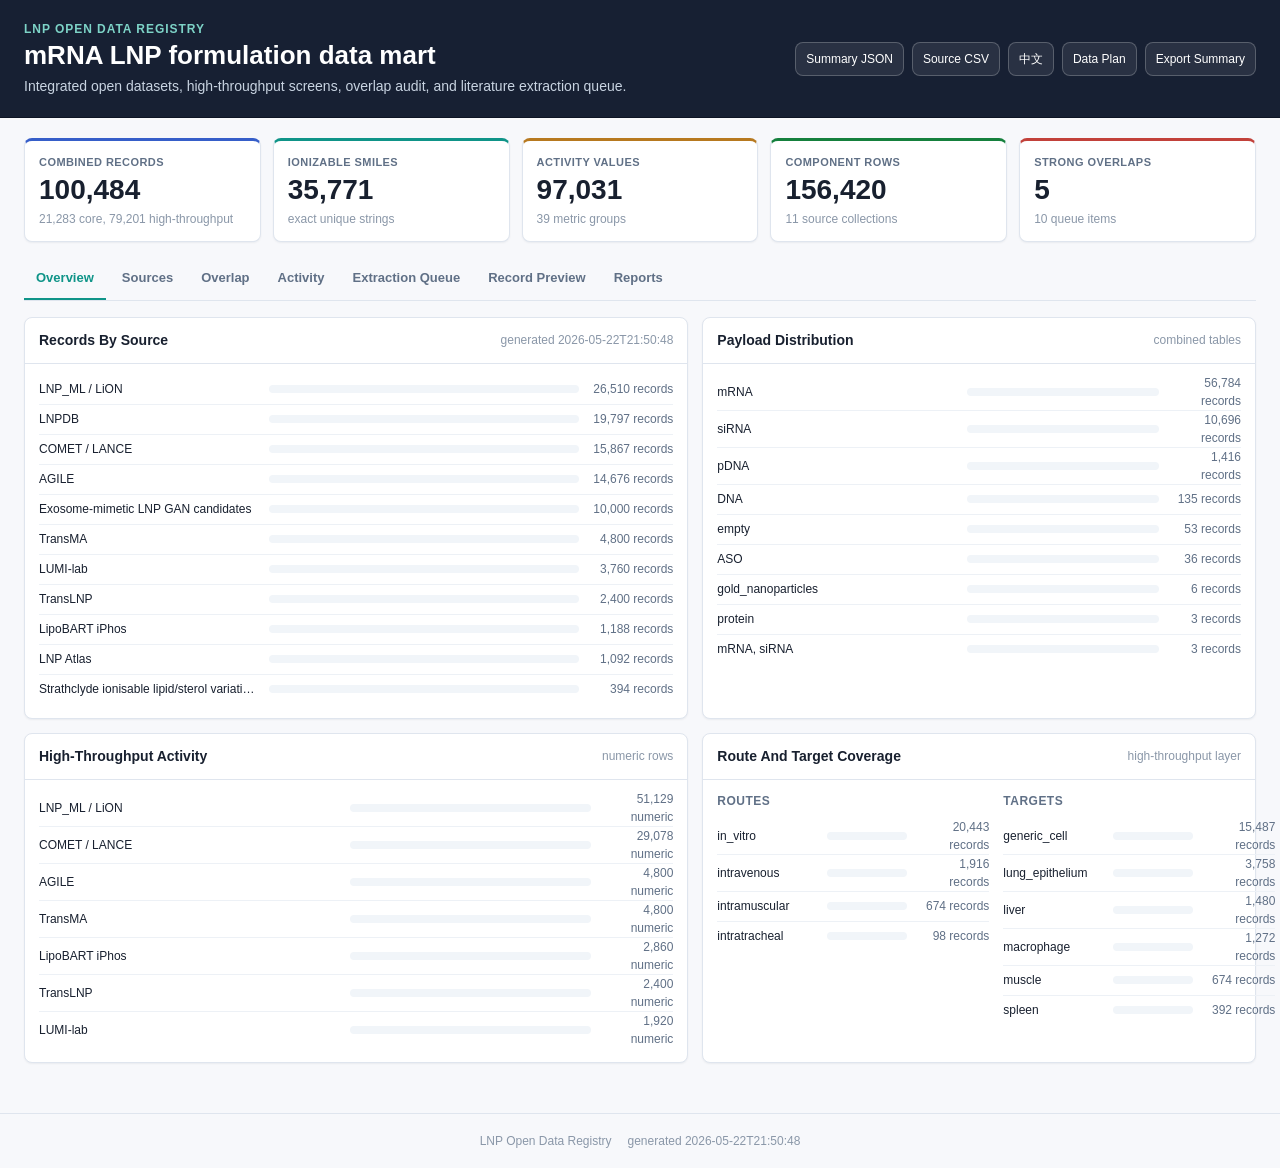
==== index.html @ 860bb2ca "Add Chinese LNP dashboard and processing plan" ====
<!DOCTYPE html>
<html lang="en">
<head>
  <meta charset="UTF-8">
  <meta name="viewport" content="width=device-width, initial-scale=1.0">
  <title>LNP Open Data Registry</title>
  <link rel="stylesheet" href="styles.css">
</head>
<body>
  <header class="site-header">
    <div class="header-inner">
      <div>
        <div class="brand">LNP Open Data Registry</div>
        <h1>mRNA LNP formulation data mart</h1>
        <p class="subtitle">Integrated open datasets, high-throughput screens, overlap audit, and literature extraction queue.</p>
      </div>
      <div class="header-actions">
        <a class="header-link" href="data/summary.json">Summary JSON</a>
        <a class="header-link" href="data/source_inventory.csv">Source CSV</a>
        <a class="header-link" href="zh.html">中文</a>
        <a class="header-link" href="processing_zh.html">Data Plan</a>
        <button class="header-link button-link" id="downloadSummaryBtn" type="button">Export Summary</button>
      </div>
    </div>
  </header>

  <main class="container">
    <div class="loading" id="loadingPanel">
      <div class="spinner"></div>
      <span>Loading LNP data assets</span>
    </div>

    <div id="errorPanel" class="error-panel" hidden></div>

    <div id="mainContent" hidden>
      <section class="stats-grid" aria-label="Database counts">
        <div class="stat-card">
          <span class="stat-label">Combined Records</span>
          <strong class="stat-value" id="statCombined">-</strong>
          <span class="stat-sub" id="statCoreHigh">-</span>
        </div>
        <div class="stat-card teal">
          <span class="stat-label">Ionizable SMILES</span>
          <strong class="stat-value" id="statSmiles">-</strong>
          <span class="stat-sub">exact unique strings</span>
        </div>
        <div class="stat-card amber">
          <span class="stat-label">Activity Values</span>
          <strong class="stat-value" id="statActivity">-</strong>
          <span class="stat-sub" id="statMetrics">-</span>
        </div>
        <div class="stat-card green">
          <span class="stat-label">Component Rows</span>
          <strong class="stat-value" id="statComponents">-</strong>
          <span class="stat-sub" id="statSources">-</span>
        </div>
        <div class="stat-card red">
          <span class="stat-label">Strong Overlaps</span>
          <strong class="stat-value" id="statOverlaps">-</strong>
          <span class="stat-sub" id="statQueue">-</span>
        </div>
      </section>

      <nav class="tabs" aria-label="LNP data sections">
        <button class="tab active" type="button" data-tab="overview">Overview</button>
        <button class="tab" type="button" data-tab="sources">Sources</button>
        <button class="tab" type="button" data-tab="overlap">Overlap</button>
        <button class="tab" type="button" data-tab="activity">Activity</button>
        <button class="tab" type="button" data-tab="queue">Extraction Queue</button>
        <button class="tab" type="button" data-tab="records">Record Preview</button>
        <button class="tab" type="button" data-tab="reports">Reports</button>
      </nav>

      <section class="tab-panel active" id="tab-overview">
        <div class="layout-two">
          <section class="panel">
            <div class="panel-head">
              <h2>Records By Source</h2>
              <span class="panel-meta" id="overviewGenerated">-</span>
            </div>
            <div class="bar-list" id="sourceBars"></div>
          </section>
          <section class="panel">
            <div class="panel-head">
              <h2>Payload Distribution</h2>
              <span class="panel-meta">combined tables</span>
            </div>
            <div class="bar-list compact" id="payloadBars"></div>
          </section>
        </div>
        <div class="layout-two">
          <section class="panel">
            <div class="panel-head">
              <h2>High-Throughput Activity</h2>
              <span class="panel-meta">numeric rows</span>
            </div>
            <div class="bar-list compact" id="activityBars"></div>
          </section>
          <section class="panel">
            <div class="panel-head">
              <h2>Route And Target Coverage</h2>
              <span class="panel-meta">high-throughput layer</span>
            </div>
            <div class="mini-grid">
              <div>
                <h3>Routes</h3>
                <div class="bar-list mini" id="routeBars"></div>
              </div>
              <div>
                <h3>Targets</h3>
                <div class="bar-list mini" id="targetBars"></div>
              </div>
            </div>
          </section>
        </div>
      </section>

      <section class="tab-panel" id="tab-sources">
        <div class="toolbar">
          <input type="search" id="sourceSearch" placeholder="Search source, role, collection">
          <select id="sourceCollectionFilter">
            <option value="">All collections</option>
            <option value="core_open">Core open</option>
            <option value="high_throughput">High-throughput</option>
          </select>
          <button class="btn" type="button" id="clearSourceFilters">Clear</button>
          <span class="spacer"></span>
          <button class="btn primary" type="button" id="downloadSourcesBtn">Export CSV</button>
          <span class="table-info" id="sourceInfo">-</span>
        </div>
        <div class="table-wrap">
          <table>
            <thead>
              <tr>
                <th data-source-sort="collection">Collection</th>
                <th data-source-sort="source_dataset">Source</th>
                <th data-source-sort="record_role">Role</th>
                <th data-source-sort="records" class="num">Records</th>
                <th data-source-sort="unique_ionizable_smiles" class="num">Ionizable SMILES</th>
                <th data-source-sort="numeric_activity_values" class="num">Numeric Activity</th>
                <th data-source-sort="activity_metrics" class="num">Metrics</th>
                <th data-source-sort="unique_component_smiles" class="num">Component SMILES</th>
                <th data-source-sort="source_files" class="num">Files</th>
              </tr>
            </thead>
            <tbody id="sourceTable"></tbody>
          </table>
        </div>
      </section>

      <section class="tab-panel" id="tab-overlap">
        <div class="toolbar">
          <input type="search" id="overlapSearch" placeholder="Search source pair">
          <select id="overlapRiskFilter">
            <option value="">All risk levels</option>
            <option value="duplicate_subset">Duplicate subset</option>
            <option value="material_overlap">Material overlap</option>
            <option value="moderate_overlap">Moderate overlap</option>
            <option value="low_overlap">Low overlap</option>
          </select>
          <button class="btn" type="button" id="clearOverlapFilters">Clear</button>
          <span class="spacer"></span>
          <button class="btn primary" type="button" id="downloadOverlapBtn">Export CSV</button>
          <span class="table-info" id="overlapInfo">-</span>
        </div>
        <div class="table-wrap">
          <table>
            <thead>
              <tr>
                <th data-overlap-sort="left_source_dataset">Left Source</th>
                <th data-overlap-sort="right_source_dataset">Right Source</th>
                <th data-overlap-sort="shared_smiles" class="num">Shared SMILES</th>
                <th data-overlap-sort="overlap_of_smaller" class="num">Overlap Smaller</th>
                <th data-overlap-sort="jaccard" class="num">Jaccard</th>
                <th data-overlap-sort="risk_level">Risk</th>
              </tr>
            </thead>
            <tbody id="overlapTable"></tbody>
          </table>
        </div>
      </section>

      <section class="tab-panel" id="tab-activity">
        <div class="toolbar">
          <input type="search" id="activitySearch" placeholder="Search source, role, metric">
          <button class="btn" type="button" id="clearActivityFilters">Clear</button>
          <span class="spacer"></span>
          <button class="btn primary" type="button" id="downloadActivityBtn">Export CSV</button>
          <span class="table-info" id="activityInfo">-</span>
        </div>
        <div class="layout-two activity-layout">
          <div class="table-wrap">
            <table>
              <thead>
                <tr>
                  <th data-activity-sort="source_dataset">Source</th>
                  <th data-activity-sort="record_role">Role</th>
                  <th data-activity-sort="metric">Metric</th>
                  <th data-activity-sort="rows" class="num">Rows</th>
                  <th data-activity-sort="numeric_rows" class="num">Numeric</th>
                  <th data-activity-sort="avg_value" class="num">Average</th>
                  <th data-activity-sort="min_value" class="num">Min</th>
                  <th data-activity-sort="max_value" class="num">Max</th>
                </tr>
              </thead>
              <tbody id="activityTable"></tbody>
            </table>
          </div>
          <section class="panel">
            <div class="panel-head">
              <h2>Component Coverage</h2>
              <span class="panel-meta">normalized components</span>
            </div>
            <div class="component-list" id="componentList"></div>
          </section>
        </div>
      </section>

      <section class="tab-panel" id="tab-queue">
        <div class="toolbar">
          <input type="search" id="queueSearch" placeholder="Search title, source, DOI, reason">
          <select id="queuePriorityFilter">
            <option value="">All priorities</option>
            <option value="high">High</option>
            <option value="medium">Medium</option>
            <option value="low">Low</option>
          </select>
          <button class="btn" type="button" id="clearQueueFilters">Clear</button>
          <span class="spacer"></span>
          <button class="btn primary" type="button" id="downloadQueueBtn">Export CSV</button>
          <span class="table-info" id="queueInfo">-</span>
        </div>
        <div class="table-wrap">
          <table>
            <thead>
              <tr>
                <th>Priority</th>
                <th>Source</th>
                <th>Title</th>
                <th>Paper DOI</th>
                <th>Dataset DOI</th>
                <th>Status</th>
                <th>Reason</th>
              </tr>
            </thead>
            <tbody id="queueTable"></tbody>
          </table>
        </div>
      </section>

      <section class="tab-panel" id="tab-records">
        <div class="toolbar">
          <input type="search" id="recordSearch" placeholder="Search source, DOI, lipid, SMILES, payload">
          <select id="recordCollectionFilter">
            <option value="">All collections</option>
            <option value="core_open">Core open</option>
            <option value="high_throughput">High-throughput</option>
          </select>
          <button class="btn" type="button" id="clearRecordFilters">Clear</button>
          <span class="spacer"></span>
          <button class="btn primary" type="button" id="downloadRecordsBtn">Export CSV</button>
          <span class="table-info" id="recordInfo">-</span>
        </div>
        <div class="table-wrap">
          <table>
            <thead>
              <tr>
                <th>Collection</th>
                <th>Source</th>
                <th>Role</th>
                <th>DOI</th>
                <th>Lipid</th>
                <th>Ionizable SMILES</th>
                <th>Payload</th>
                <th>Context</th>
                <th>Metric</th>
                <th class="num">Value</th>
              </tr>
            </thead>
            <tbody id="recordTable"></tbody>
          </table>
        </div>
        <div class="pagination">
          <button class="btn" type="button" id="recordPrevBtn">Previous</button>
          <span id="recordPageInfo">-</span>
          <button class="btn" type="button" id="recordNextBtn">Next</button>
        </div>
      </section>

      <section class="tab-panel" id="tab-reports">
        <div class="report-grid" id="reportGrid"></div>
      </section>
    </div>
  </main>

  <div class="modal-backdrop" id="detailModal" hidden>
    <div class="modal" role="dialog" aria-modal="true" aria-labelledby="detailTitle">
      <div class="modal-head">
        <h2 id="detailTitle">Record Detail</h2>
        <button class="modal-close" type="button" id="closeDetailBtn">Close</button>
      </div>
      <div class="modal-body" id="detailBody"></div>
    </div>
  </div>

  <footer class="site-footer">
    <span>LNP Open Data Registry</span>
    <span id="footerUpdated">-</span>
  </footer>

  <script src="app.js"></script>
</body>
</html>
---- styles.css ----
:root {
  --bg-page: #f7f8fb;
  --bg-surface: #ffffff;
  --bg-subtle: #f1f5f9;
  --border: #dfe5ee;
  --border-strong: #c8d1dc;
  --text: #18202f;
  --muted: #607086;
  --dim: #8a97a8;
  --teal: #0f9488;
  --blue: #365ec9;
  --amber: #b7791f;
  --green: #15803d;
  --red: #c2413a;
  --radius: 8px;
  --shadow: 0 1px 2px rgba(24, 32, 47, 0.06);
}

* {
  box-sizing: border-box;
}

[hidden] {
  display: none !important;
}

body {
  margin: 0;
  background: var(--bg-page);
  color: var(--text);
  font-family: -apple-system, BlinkMacSystemFont, "Segoe UI", Roboto, "Noto Sans", Arial, sans-serif;
  line-height: 1.5;
}

button,
input,
select {
  font: inherit;
}

.site-header {
  background: #172033;
  color: #ffffff;
  border-bottom: 1px solid #0d1424;
}

.header-inner {
  max-width: 1480px;
  margin: 0 auto;
  padding: 20px 24px;
  display: flex;
  align-items: center;
  justify-content: space-between;
  gap: 24px;
}

.brand {
  color: #7dd3c7;
  font-size: 12px;
  font-weight: 700;
  letter-spacing: 0.08em;
  text-transform: uppercase;
}

h1,
h2,
h3,
p {
  margin: 0;
}

.site-header h1 {
  margin-top: 2px;
  font-size: 26px;
  line-height: 1.2;
}

.subtitle {
  margin-top: 5px;
  color: #c8d3e1;
  font-size: 14px;
  max-width: 760px;
}

.header-actions {
  display: flex;
  gap: 8px;
  flex-wrap: wrap;
  justify-content: flex-end;
}

.header-link,
.button-link {
  color: #ffffff;
  background: rgba(255, 255, 255, 0.08);
  border: 1px solid rgba(255, 255, 255, 0.22);
  border-radius: var(--radius);
  padding: 7px 10px;
  text-decoration: none;
  font-size: 12px;
  cursor: pointer;
}

.header-link:hover,
.button-link:hover {
  background: rgba(255, 255, 255, 0.14);
}

.container {
  max-width: 1480px;
  margin: 0 auto;
  padding: 20px 24px 36px;
}

.loading {
  display: flex;
  align-items: center;
  justify-content: center;
  gap: 10px;
  min-height: 180px;
  color: var(--muted);
}

.spinner {
  width: 28px;
  height: 28px;
  border: 3px solid var(--border);
  border-top-color: var(--teal);
  border-radius: 50%;
  animation: spin 0.8s linear infinite;
}

@keyframes spin {
  to { transform: rotate(360deg); }
}

.error-panel {
  background: #fff4f2;
  border: 1px solid #fecaca;
  color: #9f2b25;
  border-radius: var(--radius);
  padding: 14px 16px;
  font-size: 13px;
}

.stats-grid {
  display: grid;
  grid-template-columns: repeat(5, minmax(0, 1fr));
  gap: 12px;
  margin-bottom: 16px;
}

.stat-card {
  background: var(--bg-surface);
  border: 1px solid var(--border);
  border-top: 3px solid var(--blue);
  border-radius: var(--radius);
  box-shadow: var(--shadow);
  padding: 13px 14px;
  min-height: 98px;
}

.stat-card.teal {
  border-top-color: var(--teal);
}

.stat-card.amber {
  border-top-color: var(--amber);
}

.stat-card.green {
  border-top-color: var(--green);
}

.stat-card.red {
  border-top-color: var(--red);
}

.stat-label {
  display: block;
  color: var(--muted);
  font-size: 11px;
  font-weight: 700;
  letter-spacing: 0.04em;
  text-transform: uppercase;
}

.stat-value {
  display: block;
  margin-top: 4px;
  color: var(--text);
  font-size: 28px;
  line-height: 1.1;
  font-variant-numeric: tabular-nums;
}

.stat-sub {
  display: block;
  margin-top: 5px;
  color: var(--dim);
  font-size: 12px;
  white-space: nowrap;
  overflow: hidden;
  text-overflow: ellipsis;
}

.tabs {
  display: flex;
  gap: 4px;
  border-bottom: 1px solid var(--border);
  margin-bottom: 16px;
  overflow-x: auto;
}

.tab {
  appearance: none;
  border: 0;
  background: transparent;
  color: var(--muted);
  padding: 10px 12px;
  border-bottom: 2px solid transparent;
  cursor: pointer;
  font-size: 13px;
  font-weight: 650;
  white-space: nowrap;
}

.tab:hover {
  color: var(--text);
  background: var(--bg-subtle);
}

.tab.active {
  color: var(--teal);
  border-bottom-color: var(--teal);
}

.tab-panel {
  display: none;
}

.tab-panel.active {
  display: block;
}

.layout-two {
  display: grid;
  grid-template-columns: minmax(0, 1.2fr) minmax(0, 1fr);
  gap: 14px;
  margin-bottom: 14px;
}

.activity-layout {
  grid-template-columns: minmax(0, 1.7fr) minmax(320px, 0.8fr);
}

.panel {
  background: var(--bg-surface);
  border: 1px solid var(--border);
  border-radius: var(--radius);
  box-shadow: var(--shadow);
  min-width: 0;
}

.panel-head {
  display: flex;
  align-items: center;
  justify-content: space-between;
  gap: 12px;
  padding: 12px 14px;
  border-bottom: 1px solid var(--border);
}

.panel h2 {
  font-size: 14px;
}

.panel h3 {
  color: var(--muted);
  font-size: 12px;
  text-transform: uppercase;
  letter-spacing: 0.04em;
  margin-bottom: 8px;
}

.panel-meta {
  color: var(--dim);
  font-size: 12px;
  white-space: nowrap;
}

.bar-list {
  padding: 10px 14px 14px;
}

.bar-row {
  display: grid;
  grid-template-columns: minmax(150px, 220px) minmax(120px, 1fr) 84px;
  align-items: center;
  gap: 10px;
  min-height: 30px;
  font-size: 12px;
}

.bar-row + .bar-row {
  border-top: 1px solid #edf1f6;
}

.bar-label {
  min-width: 0;
  overflow: hidden;
  text-overflow: ellipsis;
  white-space: nowrap;
  color: var(--text);
}

.bar-track {
  height: 8px;
  background: var(--bg-subtle);
  border-radius: 999px;
  overflow: hidden;
}

.bar-fill {
  height: 100%;
  background: var(--teal);
  border-radius: inherit;
}

.bar-value {
  color: var(--muted);
  font-variant-numeric: tabular-nums;
  text-align: right;
}

.bar-list.compact .bar-row,
.bar-list.mini .bar-row {
  grid-template-columns: minmax(100px, 1fr) minmax(80px, 0.8fr) 72px;
}

.mini-grid {
  display: grid;
  grid-template-columns: 1fr 1fr;
  gap: 14px;
  padding: 12px 14px 14px;
}

.mini-grid .bar-list {
  padding: 0;
}

.toolbar {
  display: flex;
  align-items: center;
  gap: 8px;
  margin-bottom: 10px;
  flex-wrap: wrap;
}

.toolbar input,
.toolbar select {
  min-height: 34px;
  border: 1px solid var(--border-strong);
  background: #ffffff;
  border-radius: var(--radius);
  color: var(--text);
  padding: 6px 9px;
  font-size: 13px;
}

.toolbar input {
  min-width: 280px;
}

.toolbar input:focus,
.toolbar select:focus {
  outline: 2px solid rgba(15, 148, 136, 0.16);
  border-color: var(--teal);
}

.btn {
  min-height: 34px;
  border: 1px solid var(--border-strong);
  background: #ffffff;
  color: var(--text);
  border-radius: var(--radius);
  padding: 6px 11px;
  cursor: pointer;
  font-size: 13px;
  font-weight: 650;
}

.btn:hover {
  background: var(--bg-subtle);
}

.btn.primary {
  background: var(--teal);
  border-color: var(--teal);
  color: #ffffff;
}

.btn.primary:hover {
  background: #0b7d73;
}

.spacer {
  flex: 1;
}

.table-info {
  color: var(--dim);
  font-size: 12px;
  white-space: nowrap;
}

.table-wrap {
  background: var(--bg-surface);
  border: 1px solid var(--border);
  border-radius: var(--radius);
  box-shadow: var(--shadow);
  overflow: auto;
  max-height: 68vh;
}

table {
  width: 100%;
  border-collapse: collapse;
  font-size: 12px;
}

th,
td {
  padding: 8px 10px;
  border-bottom: 1px solid var(--border);
  text-align: left;
  vertical-align: top;
}

th {
  position: sticky;
  top: 0;
  z-index: 2;
  background: #f8fafc;
  color: var(--muted);
  font-size: 11px;
  letter-spacing: 0.04em;
  text-transform: uppercase;
  white-space: nowrap;
}

th[data-source-sort],
th[data-overlap-sort],
th[data-activity-sort] {
  cursor: pointer;
}

tbody tr:hover {
  background: #f4f8fb;
}

td {
  max-width: 260px;
  overflow: hidden;
  text-overflow: ellipsis;
}

.num {
  text-align: right;
  font-variant-numeric: tabular-nums;
}

.mono {
  font-family: "SFMono-Regular", Consolas, "Liberation Mono", Menlo, monospace;
  font-size: 11px;
}

.pill {
  display: inline-flex;
  align-items: center;
  min-height: 20px;
  border-radius: 999px;
  padding: 2px 8px;
  font-size: 11px;
  font-weight: 700;
  white-space: nowrap;
}

.pill.core_open {
  background: #e8f2ff;
  color: #244f9e;
}

.pill.high_throughput {
  background: #e7f8f5;
  color: #0b756d;
}

.pill.duplicate_subset,
.pill.high {
  background: #fee2e2;
  color: #9f2b25;
}

.pill.material_overlap,
.pill.medium {
  background: #fef3c7;
  color: #8a5a0a;
}

.pill.moderate_overlap,
.pill.low {
  background: #e8f2ff;
  color: #244f9e;
}

.pill.low_overlap {
  background: #edf2f7;
  color: #506173;
}

.component-list {
  padding: 10px 14px 14px;
}

.component-row {
  display: grid;
  grid-template-columns: minmax(90px, 1fr) 72px 72px 72px;
  gap: 8px;
  padding: 7px 0;
  border-bottom: 1px solid #edf1f6;
  font-size: 12px;
}

.component-row:last-child {
  border-bottom: 0;
}

.pagination {
  display: flex;
  align-items: center;
  justify-content: center;
  gap: 10px;
  padding: 12px 0;
  color: var(--muted);
  font-size: 13px;
}

.report-grid {
  display: grid;
  grid-template-columns: repeat(3, minmax(0, 1fr));
  gap: 12px;
}

.report-card {
  display: flex;
  flex-direction: column;
  gap: 8px;
  background: var(--bg-surface);
  border: 1px solid var(--border);
  border-radius: var(--radius);
  box-shadow: var(--shadow);
  padding: 13px 14px;
  min-width: 0;
}

.report-card a {
  color: var(--blue);
  text-decoration: none;
  font-size: 13px;
  font-weight: 700;
  overflow-wrap: anywhere;
}

.report-card a:hover {
  text-decoration: underline;
}

.report-meta {
  color: var(--dim);
  font-size: 12px;
}

.modal-backdrop {
  position: fixed;
  inset: 0;
  z-index: 20;
  background: rgba(15, 23, 42, 0.5);
  display: flex;
  align-items: flex-start;
  justify-content: center;
  padding: 36px 16px;
  overflow-y: auto;
}

.modal {
  width: min(980px, 100%);
  background: #ffffff;
  border-radius: var(--radius);
  box-shadow: 0 20px 50px rgba(15, 23, 42, 0.22);
  border: 1px solid var(--border);
}

.modal-head {
  display: flex;
  justify-content: space-between;
  align-items: center;
  gap: 12px;
  padding: 14px 16px;
  border-bottom: 1px solid var(--border);
}

.modal-head h2 {
  font-size: 16px;
}

.modal-close {
  border: 1px solid var(--border-strong);
  background: #ffffff;
  color: var(--text);
  border-radius: var(--radius);
  padding: 5px 10px;
  cursor: pointer;
  font-size: 12px;
  font-weight: 700;
}

.modal-body {
  padding: 14px 16px 18px;
}

.detail-grid {
  display: grid;
  grid-template-columns: 180px minmax(0, 1fr);
  gap: 7px 14px;
  font-size: 13px;
}

.detail-grid dt {
  color: var(--muted);
}

.detail-grid dd {
  margin: 0;
  min-width: 0;
  overflow-wrap: anywhere;
}

.site-footer {
  display: flex;
  justify-content: center;
  gap: 16px;
  border-top: 1px solid var(--border);
  color: var(--dim);
  padding: 18px 24px;
  font-size: 12px;
}

.doc-page {
  display: grid;
  gap: 14px;
}

.doc-panel {
  overflow: hidden;
}

.doc-body {
  padding: 15px 18px 18px;
  color: var(--text);
  font-size: 14px;
}

.doc-body p {
  margin-bottom: 10px;
  color: var(--muted);
}

.doc-body ul,
.doc-body ol {
  margin: 0;
  padding-left: 22px;
}

.doc-body li + li {
  margin-top: 7px;
}

@media (max-width: 1120px) {
  .stats-grid {
    grid-template-columns: repeat(3, minmax(0, 1fr));
  }

  .layout-two,
  .activity-layout,
  .report-grid {
    grid-template-columns: 1fr;
  }
}

@media (max-width: 760px) {
  .header-inner {
    align-items: flex-start;
    flex-direction: column;
  }

  .header-actions {
    justify-content: flex-start;
  }

  .site-header h1 {
    font-size: 22px;
  }

  .container {
    padding: 14px 12px 28px;
  }

  .stats-grid {
    grid-template-columns: repeat(2, minmax(0, 1fr));
  }

  .toolbar input {
    min-width: 100%;
  }

  .bar-row,
  .bar-list.compact .bar-row,
  .bar-list.mini .bar-row {
    grid-template-columns: minmax(100px, 1fr) 80px;
  }

  .bar-track {
    display: none;
  }

  .mini-grid {
    grid-template-columns: 1fr;
  }

  .site-footer {
    flex-direction: column;
    align-items: center;
    gap: 4px;
  }
}

@media (max-width: 460px) {
  .stats-grid {
    grid-template-columns: 1fr;
  }
}
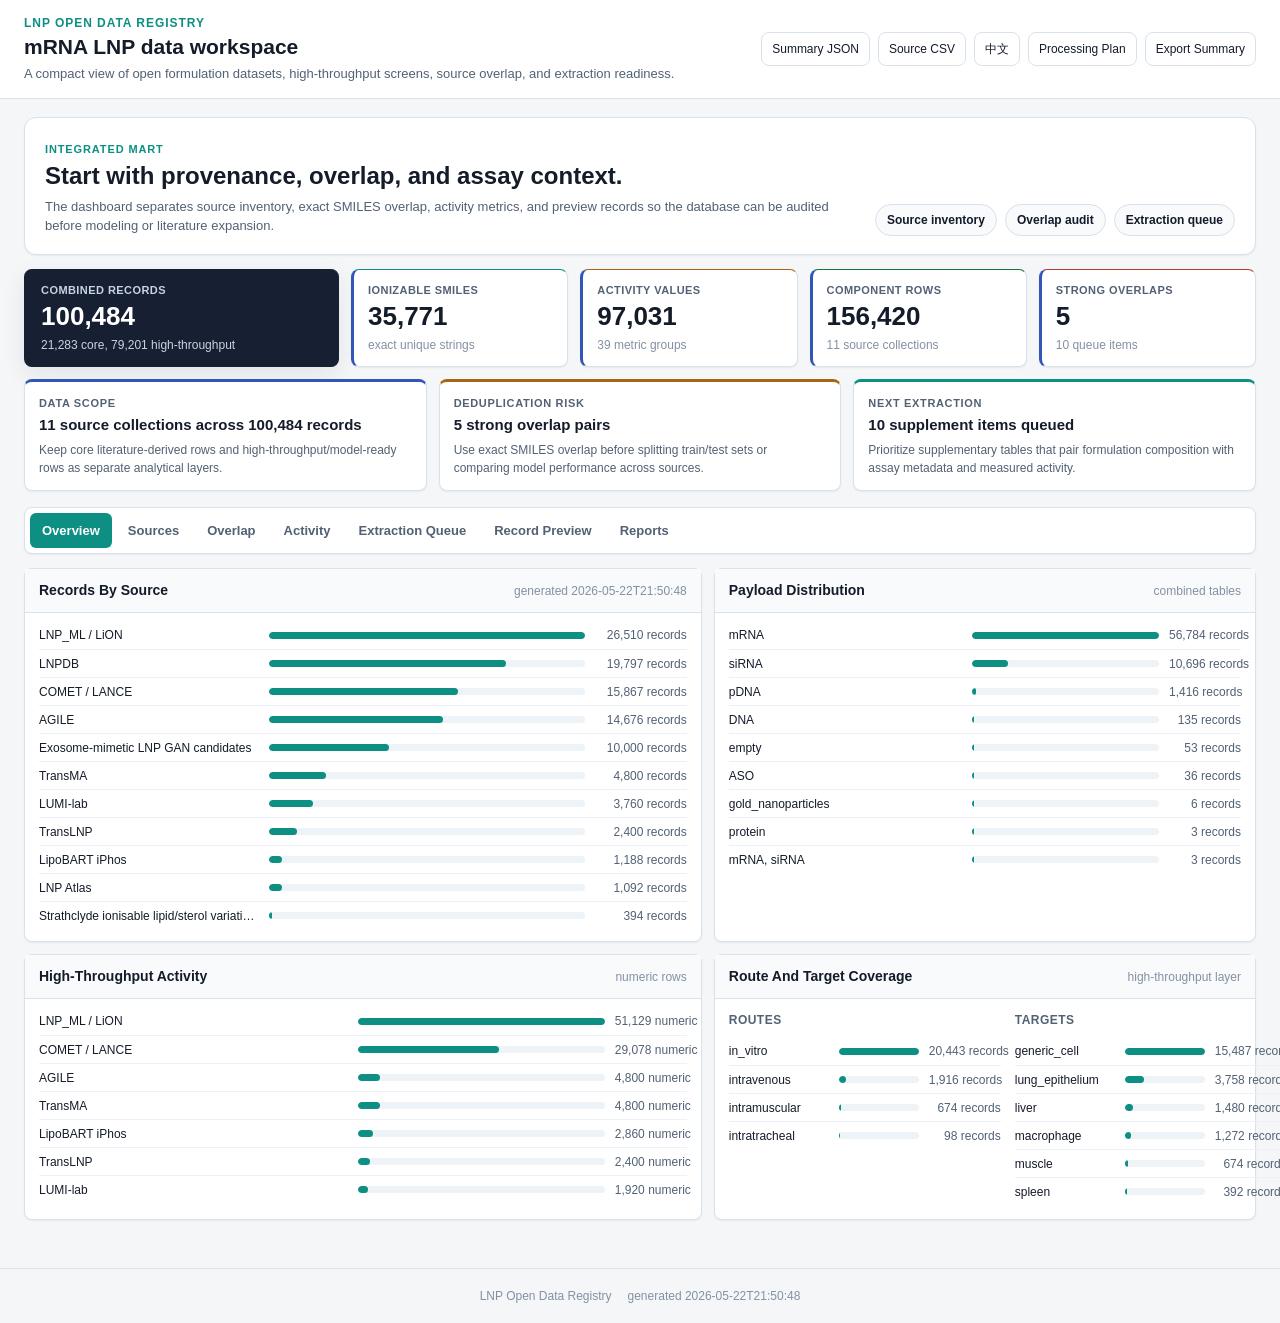
==== commit ef9be1fe: "Polish LNP dashboard visual hierarchy" ====
--- a/index.html
+++ b/index.html
@@ -11,14 +11,14 @@
     <div class="header-inner">
       <div>
         <div class="brand">LNP Open Data Registry</div>
-        <h1>mRNA LNP formulation data mart</h1>
-        <p class="subtitle">Integrated open datasets, high-throughput screens, overlap audit, and literature extraction queue.</p>
+        <h1>mRNA LNP data workspace</h1>
+        <p class="subtitle">A compact view of open formulation datasets, high-throughput screens, source overlap, and extraction readiness.</p>
       </div>
       <div class="header-actions">
         <a class="header-link" href="data/summary.json">Summary JSON</a>
         <a class="header-link" href="data/source_inventory.csv">Source CSV</a>
         <a class="header-link" href="zh.html">中文</a>
-        <a class="header-link" href="processing_zh.html">Data Plan</a>
+        <a class="header-link" href="processing_zh.html">Processing Plan</a>
         <button class="header-link button-link" id="downloadSummaryBtn" type="button">Export Summary</button>
       </div>
     </div>
@@ -33,8 +33,21 @@
     <div id="errorPanel" class="error-panel" hidden></div>
 
     <div id="mainContent" hidden>
+      <section class="dashboard-intro">
+        <div class="intro-copy">
+          <span class="kicker">Integrated mart</span>
+          <h2>Start with provenance, overlap, and assay context.</h2>
+          <p>The dashboard separates source inventory, exact SMILES overlap, activity metrics, and preview records so the database can be audited before modeling or literature expansion.</p>
+        </div>
+        <div class="intro-actions">
+          <a href="data/source_inventory.csv">Source inventory</a>
+          <a href="data/overlap.csv">Overlap audit</a>
+          <a href="data/supplement_queue.csv">Extraction queue</a>
+        </div>
+      </section>
+
       <section class="stats-grid" aria-label="Database counts">
-        <div class="stat-card">
+        <div class="stat-card primary">
           <span class="stat-label">Combined Records</span>
           <strong class="stat-value" id="statCombined">-</strong>
           <span class="stat-sub" id="statCoreHigh">-</span>
@@ -59,6 +72,24 @@
           <strong class="stat-value" id="statOverlaps">-</strong>
           <span class="stat-sub" id="statQueue">-</span>
         </div>
+      </section>
+
+      <section class="insight-grid" aria-label="Dashboard interpretation">
+        <article class="insight-card">
+          <span class="insight-label">Data Scope</span>
+          <strong id="insightScope">-</strong>
+          <p>Keep core literature-derived rows and high-throughput/model-ready rows as separate analytical layers.</p>
+        </article>
+        <article class="insight-card warning">
+          <span class="insight-label">Deduplication Risk</span>
+          <strong id="insightOverlap">-</strong>
+          <p>Use exact SMILES overlap before splitting train/test sets or comparing model performance across sources.</p>
+        </article>
+        <article class="insight-card action">
+          <span class="insight-label">Next Extraction</span>
+          <strong id="insightQueue">-</strong>
+          <p>Prioritize supplementary tables that pair formulation composition with assay metadata and measured activity.</p>
+        </article>
       </section>
 
       <nav class="tabs" aria-label="LNP data sections">
--- a/styles.css
+++ b/styles.css
@@ -1,19 +1,21 @@
 :root {
-  --bg-page: #f7f8fb;
+  --bg-page: #f4f6f8;
   --bg-surface: #ffffff;
-  --bg-subtle: #f1f5f9;
-  --border: #dfe5ee;
-  --border-strong: #c8d1dc;
-  --text: #18202f;
-  --muted: #607086;
-  --dim: #8a97a8;
-  --teal: #0f9488;
-  --blue: #365ec9;
-  --amber: #b7791f;
-  --green: #15803d;
-  --red: #c2413a;
+  --bg-subtle: #eef3f7;
+  --bg-muted: #f8fafc;
+  --border: #d9e1ea;
+  --border-strong: #b9c5d2;
+  --text: #141b29;
+  --muted: #526174;
+  --dim: #8491a2;
+  --teal: #0d8f83;
+  --blue: #3156b7;
+  --amber: #a76513;
+  --green: #14753b;
+  --red: #b43b35;
   --radius: 8px;
-  --shadow: 0 1px 2px rgba(24, 32, 47, 0.06);
+  --shadow: 0 1px 2px rgba(20, 27, 41, 0.06);
+  --shadow-soft: 0 8px 24px rgba(20, 27, 41, 0.08);
 }
 
 * {
@@ -30,6 +32,7 @@
   color: var(--text);
   font-family: -apple-system, BlinkMacSystemFont, "Segoe UI", Roboto, "Noto Sans", Arial, sans-serif;
   line-height: 1.5;
+  overflow-x: hidden;
 }
 
 button,
@@ -39,23 +42,28 @@
 }
 
 .site-header {
-  background: #172033;
-  color: #ffffff;
-  border-bottom: 1px solid #0d1424;
+  background: #ffffff;
+  color: var(--text);
+  border-bottom: 1px solid var(--border);
+  position: sticky;
+  top: 0;
+  z-index: 15;
+  overflow-x: hidden;
 }
 
 .header-inner {
   max-width: 1480px;
   margin: 0 auto;
-  padding: 20px 24px;
+  padding: 14px 24px;
   display: flex;
   align-items: center;
   justify-content: space-between;
   gap: 24px;
+  min-width: 0;
 }
 
 .brand {
-  color: #7dd3c7;
+  color: var(--teal);
   font-size: 12px;
   font-weight: 700;
   letter-spacing: 0.08em;
@@ -71,15 +79,16 @@
 
 .site-header h1 {
   margin-top: 2px;
-  font-size: 26px;
+  font-size: 21px;
   line-height: 1.2;
 }
 
 .subtitle {
   margin-top: 5px;
-  color: #c8d3e1;
-  font-size: 14px;
+  color: var(--muted);
+  font-size: 13px;
   max-width: 760px;
+  overflow-wrap: anywhere;
 }
 
 .header-actions {
@@ -87,13 +96,14 @@
   gap: 8px;
   flex-wrap: wrap;
   justify-content: flex-end;
+  max-width: 100%;
 }
 
 .header-link,
 .button-link {
-  color: #ffffff;
-  background: rgba(255, 255, 255, 0.08);
-  border: 1px solid rgba(255, 255, 255, 0.22);
+  color: var(--text);
+  background: #ffffff;
+  border: 1px solid var(--border);
   border-radius: var(--radius);
   padding: 7px 10px;
   text-decoration: none;
@@ -103,13 +113,15 @@
 
 .header-link:hover,
 .button-link:hover {
-  background: rgba(255, 255, 255, 0.14);
+  background: var(--bg-subtle);
+  border-color: var(--border-strong);
 }
 
 .container {
   max-width: 1480px;
   margin: 0 auto;
-  padding: 20px 24px 36px;
+  padding: 18px 24px 36px;
+  min-width: 0;
 }
 
 .loading {
@@ -143,21 +155,107 @@
   font-size: 13px;
 }
 
+.dashboard-intro {
+  display: grid;
+  grid-template-columns: minmax(0, 1fr) auto;
+  gap: 18px;
+  align-items: end;
+  background: #ffffff;
+  border: 1px solid var(--border);
+  border-radius: 12px;
+  box-shadow: var(--shadow);
+  padding: 18px 20px;
+  margin-bottom: 14px;
+  min-width: 0;
+}
+
+.intro-copy {
+  max-width: 900px;
+  min-width: 0;
+}
+
+.kicker {
+  display: inline-flex;
+  color: var(--teal);
+  font-size: 11px;
+  font-weight: 800;
+  letter-spacing: 0.08em;
+  text-transform: uppercase;
+  margin-bottom: 5px;
+}
+
+.intro-copy h2 {
+  font-size: 24px;
+  line-height: 1.18;
+  margin-bottom: 6px;
+  overflow-wrap: anywhere;
+}
+
+.intro-copy p {
+  color: var(--muted);
+  font-size: 13px;
+  max-width: 820px;
+  overflow-wrap: anywhere;
+}
+
+.intro-actions {
+  display: flex;
+  gap: 8px;
+  flex-wrap: wrap;
+  justify-content: flex-end;
+  min-width: 0;
+}
+
+.intro-actions a {
+  display: inline-flex;
+  align-items: center;
+  min-height: 32px;
+  border: 1px solid var(--border);
+  border-radius: 999px;
+  color: var(--text);
+  background: var(--bg-muted);
+  text-decoration: none;
+  padding: 6px 11px;
+  font-size: 12px;
+  font-weight: 700;
+}
+
+.intro-actions a:hover {
+  border-color: var(--teal);
+  color: var(--teal);
+}
+
 .stats-grid {
   display: grid;
-  grid-template-columns: repeat(5, minmax(0, 1fr));
+  grid-template-columns: 1.45fr repeat(4, minmax(0, 1fr));
   gap: 12px;
-  margin-bottom: 16px;
+  margin-bottom: 12px;
 }
 
 .stat-card {
   background: var(--bg-surface);
   border: 1px solid var(--border);
-  border-top: 3px solid var(--blue);
+  border-left: 3px solid var(--blue);
   border-radius: var(--radius);
   box-shadow: var(--shadow);
-  padding: 13px 14px;
-  min-height: 98px;
+  padding: 12px 14px;
+  min-height: 88px;
+}
+
+.stat-card.primary {
+  background: #172033;
+  border-color: #172033;
+  color: #ffffff;
+  box-shadow: var(--shadow-soft);
+}
+
+.stat-card.primary .stat-label,
+.stat-card.primary .stat-sub {
+  color: #c8d3e1;
+}
+
+.stat-card.primary .stat-value {
+  color: #ffffff;
 }
 
 .stat-card.teal {
@@ -189,7 +287,7 @@
   display: block;
   margin-top: 4px;
   color: var(--text);
-  font-size: 28px;
+  font-size: 26px;
   line-height: 1.1;
   font-variant-numeric: tabular-nums;
 }
@@ -204,11 +302,66 @@
   text-overflow: ellipsis;
 }
 
+.insight-grid {
+  display: grid;
+  grid-template-columns: repeat(3, minmax(0, 1fr));
+  gap: 12px;
+  margin-bottom: 16px;
+  min-width: 0;
+}
+
+.insight-card {
+  background: #ffffff;
+  border: 1px solid var(--border);
+  border-radius: var(--radius);
+  box-shadow: var(--shadow);
+  padding: 13px 14px;
+  border-top: 3px solid var(--blue);
+  min-width: 0;
+}
+
+.insight-card.warning {
+  border-top-color: var(--amber);
+}
+
+.insight-card.action {
+  border-top-color: var(--teal);
+}
+
+.insight-label {
+  display: block;
+  color: var(--muted);
+  font-size: 11px;
+  font-weight: 800;
+  letter-spacing: 0.06em;
+  text-transform: uppercase;
+  margin-bottom: 4px;
+}
+
+.insight-card strong {
+  display: block;
+  color: var(--text);
+  font-size: 15px;
+  line-height: 1.3;
+  overflow-wrap: anywhere;
+}
+
+.insight-card p {
+  margin-top: 6px;
+  color: var(--muted);
+  font-size: 12px;
+  overflow-wrap: anywhere;
+}
+
 .tabs {
   display: flex;
   gap: 4px;
-  border-bottom: 1px solid var(--border);
-  margin-bottom: 16px;
+  background: #ffffff;
+  border: 1px solid var(--border);
+  border-radius: var(--radius);
+  box-shadow: var(--shadow);
+  padding: 5px;
+  margin-bottom: 14px;
   overflow-x: auto;
 }
 
@@ -217,8 +370,8 @@
   border: 0;
   background: transparent;
   color: var(--muted);
-  padding: 10px 12px;
-  border-bottom: 2px solid transparent;
+  padding: 8px 12px;
+  border-radius: 6px;
   cursor: pointer;
   font-size: 13px;
   font-weight: 650;
@@ -231,8 +384,8 @@
 }
 
 .tab.active {
-  color: var(--teal);
-  border-bottom-color: var(--teal);
+  color: #ffffff;
+  background: var(--teal);
 }
 
 .tab-panel {
@@ -245,9 +398,9 @@
 
 .layout-two {
   display: grid;
-  grid-template-columns: minmax(0, 1.2fr) minmax(0, 1fr);
-  gap: 14px;
-  margin-bottom: 14px;
+  grid-template-columns: minmax(0, 1.25fr) minmax(0, 1fr);
+  gap: 12px;
+  margin-bottom: 12px;
 }
 
 .activity-layout {
@@ -267,8 +420,9 @@
   align-items: center;
   justify-content: space-between;
   gap: 12px;
-  padding: 12px 14px;
+  padding: 11px 14px;
   border-bottom: 1px solid var(--border);
+  background: var(--bg-muted);
 }
 
 .panel h2 {
@@ -290,15 +444,15 @@
 }
 
 .bar-list {
-  padding: 10px 14px 14px;
+  padding: 8px 14px 12px;
 }
 
 .bar-row {
   display: grid;
-  grid-template-columns: minmax(150px, 220px) minmax(120px, 1fr) 84px;
+  grid-template-columns: minmax(150px, 220px) minmax(120px, 1fr) 92px;
   align-items: center;
   gap: 10px;
-  min-height: 30px;
+  min-height: 28px;
   font-size: 12px;
 }
 
@@ -315,13 +469,14 @@
 }
 
 .bar-track {
-  height: 8px;
+  height: 7px;
   background: var(--bg-subtle);
   border-radius: 999px;
   overflow: hidden;
 }
 
 .bar-fill {
+  display: block;
   height: 100%;
   background: var(--teal);
   border-radius: inherit;
@@ -331,6 +486,7 @@
   color: var(--muted);
   font-variant-numeric: tabular-nums;
   text-align: right;
+  white-space: nowrap;
 }
 
 .bar-list.compact .bar-row,
@@ -353,6 +509,11 @@
   display: flex;
   align-items: center;
   gap: 8px;
+  background: #ffffff;
+  border: 1px solid var(--border);
+  border-radius: var(--radius);
+  box-shadow: var(--shadow);
+  padding: 9px;
   margin-bottom: 10px;
   flex-wrap: wrap;
 }
@@ -431,7 +592,7 @@
 
 th,
 td {
-  padding: 8px 10px;
+  padding: 7px 10px;
   border-bottom: 1px solid var(--border);
   text-align: left;
   vertical-align: top;
@@ -441,7 +602,7 @@
   position: sticky;
   top: 0;
   z-index: 2;
-  background: #f8fafc;
+  background: var(--bg-muted);
   color: var(--muted);
   font-size: 11px;
   letter-spacing: 0.04em;
@@ -456,7 +617,7 @@
 }
 
 tbody tr:hover {
-  background: #f4f8fb;
+  background: #f6fafc;
 }
 
 td {
@@ -548,19 +709,21 @@
 
 .report-grid {
   display: grid;
-  grid-template-columns: repeat(3, minmax(0, 1fr));
-  gap: 12px;
+  grid-template-columns: repeat(2, minmax(0, 1fr));
+  gap: 10px;
 }
 
 .report-card {
   display: flex;
-  flex-direction: column;
+  flex-direction: row;
+  align-items: center;
+  justify-content: space-between;
   gap: 8px;
   background: var(--bg-surface);
   border: 1px solid var(--border);
   border-radius: var(--radius);
   box-shadow: var(--shadow);
-  padding: 13px 14px;
+  padding: 11px 13px;
   min-width: 0;
 }
 
@@ -579,6 +742,7 @@
 .report-meta {
   color: var(--dim);
   font-size: 12px;
+  white-space: nowrap;
 }
 
 .modal-backdrop {
@@ -658,7 +822,8 @@
 
 .doc-page {
   display: grid;
-  gap: 14px;
+  gap: 12px;
+  max-width: 1120px;
 }
 
 .doc-panel {
@@ -666,7 +831,7 @@
 }
 
 .doc-body {
-  padding: 15px 18px 18px;
+  padding: 14px 18px 17px;
   color: var(--text);
   font-size: 14px;
 }
@@ -683,12 +848,29 @@
 }
 
 .doc-body li + li {
-  margin-top: 7px;
+  margin-top: 6px;
 }
 
 @media (max-width: 1120px) {
   .stats-grid {
     grid-template-columns: repeat(3, minmax(0, 1fr));
+  }
+
+  .stat-card.primary {
+    grid-column: 1 / -1;
+  }
+
+  .dashboard-intro {
+    grid-template-columns: 1fr;
+    align-items: start;
+  }
+
+  .intro-actions {
+    justify-content: flex-start;
+  }
+
+  .insight-grid {
+    grid-template-columns: 1fr;
   }
 
   .layout-two,
@@ -702,26 +884,103 @@
   .header-inner {
     align-items: flex-start;
     flex-direction: column;
+    gap: 12px;
+    max-width: 100vw;
   }
 
   .header-actions {
     justify-content: flex-start;
+    display: grid;
+    grid-template-columns: 1fr;
+    width: 100%;
+    max-width: 100%;
+    overflow-x: visible;
+    padding-bottom: 0;
+  }
+
+  .header-link,
+  .button-link {
+    justify-content: center;
+    text-align: center;
+    min-width: 0;
+    white-space: normal;
+  }
+
+  .header-inner > div:first-child {
+    min-width: 0;
+    max-width: 100%;
   }
 
   .site-header h1 {
-    font-size: 22px;
+    font-size: 20px;
   }
 
   .container {
     padding: 14px 12px 28px;
+    max-width: 100vw;
+    overflow-x: hidden;
+  }
+
+  .dashboard-intro {
+    display: block;
+    padding: 15px;
+    overflow: hidden;
+    max-width: 100%;
+    width: 100%;
+  }
+
+  .intro-copy h2 {
+    font-size: 20px;
+    max-width: 100%;
+    word-break: break-word;
+  }
+
+  .intro-copy p,
+  .subtitle,
+  .insight-card p {
+    max-width: 100%;
+    word-break: break-word;
+  }
+
+  .intro-actions {
+    display: grid;
+    grid-template-columns: 1fr;
+    margin-top: 14px;
+  }
+
+  .intro-actions a {
+    justify-content: center;
+    min-width: 0;
+    text-align: center;
+  }
+
+  .stats-grid,
+  .insight-grid,
+  .layout-two,
+  .panel,
+  .stat-card,
+  .insight-card,
+  .tabs,
+  .toolbar,
+  .table-wrap {
+    max-width: 100%;
+    min-width: 0;
   }
 
   .stats-grid {
-    grid-template-columns: repeat(2, minmax(0, 1fr));
+    grid-template-columns: 1fr;
   }
 
   .toolbar input {
     min-width: 100%;
+  }
+
+  .tabs {
+    scrollbar-width: none;
+  }
+
+  .tabs::-webkit-scrollbar {
+    display: none;
   }
 
   .bar-row,
@@ -749,4 +1008,10 @@
   .stats-grid {
     grid-template-columns: 1fr;
   }
-}
+
+  .intro-actions a {
+    width: 100%;
+    justify-content: center;
+  }
+
+}
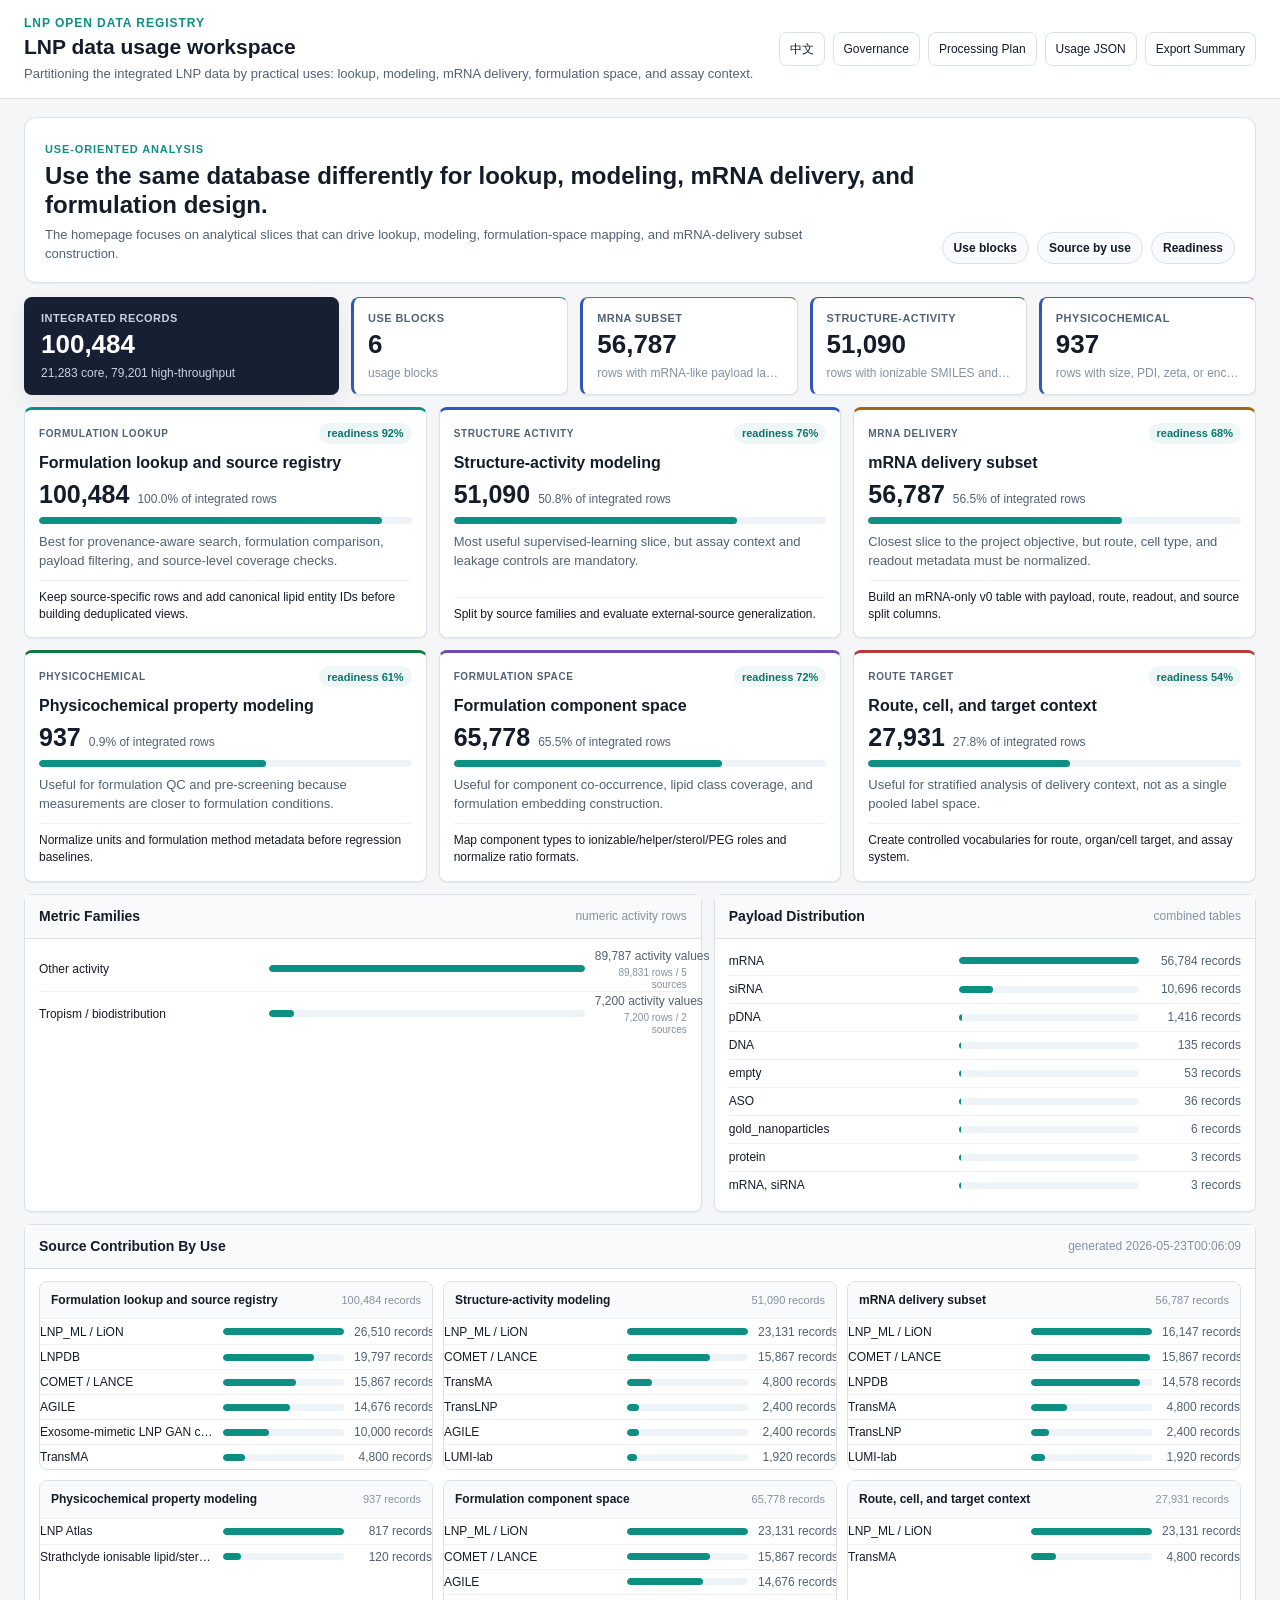
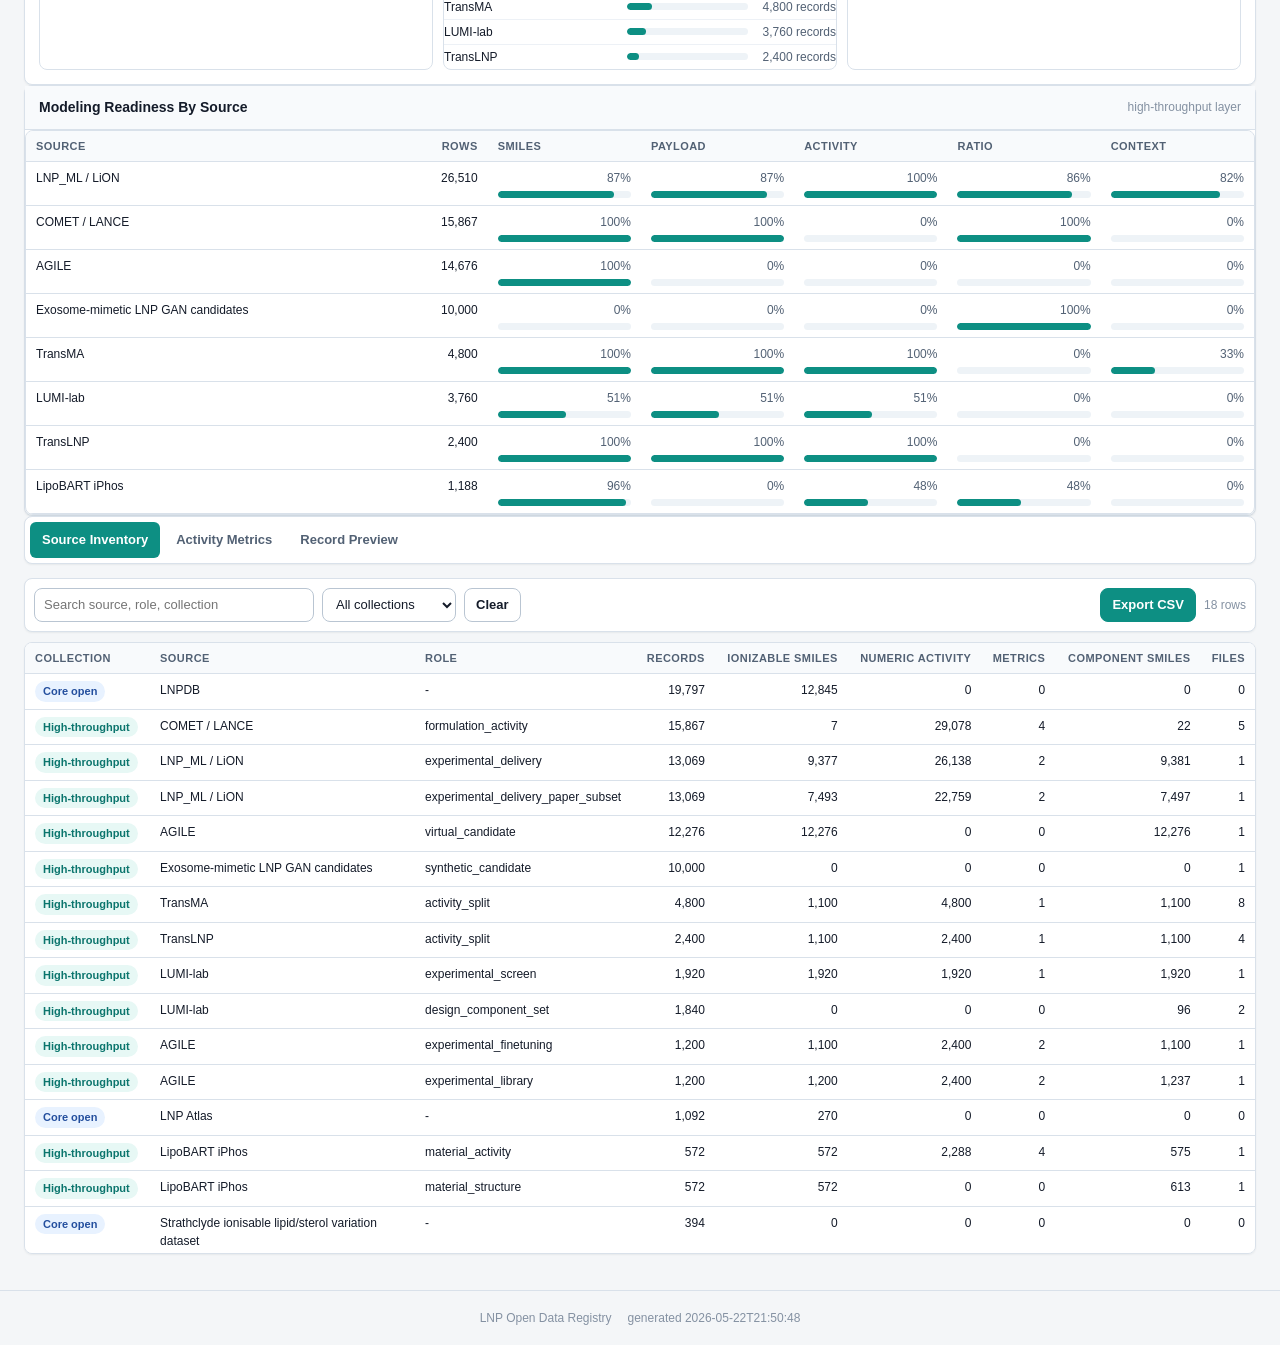
==== commit 26899723: "Refocus LNP dashboard on data usage analysis" ====
--- a/index.html
+++ b/index.html
@@ -3,7 +3,7 @@
 <head>
   <meta charset="UTF-8">
   <meta name="viewport" content="width=device-width, initial-scale=1.0">
-  <title>LNP Open Data Registry</title>
+  <title>LNP Data Usage Workspace</title>
   <link rel="stylesheet" href="styles.css">
 </head>
 <body>
@@ -11,14 +11,14 @@
     <div class="header-inner">
       <div>
         <div class="brand">LNP Open Data Registry</div>
-        <h1>mRNA LNP data workspace</h1>
-        <p class="subtitle">A compact view of open formulation datasets, high-throughput screens, source overlap, and extraction readiness.</p>
+        <h1>LNP data usage workspace</h1>
+        <p class="subtitle">Partitioning the integrated LNP data by practical uses: lookup, modeling, mRNA delivery, formulation space, and assay context.</p>
       </div>
       <div class="header-actions">
-        <a class="header-link" href="data/summary.json">Summary JSON</a>
-        <a class="header-link" href="data/source_inventory.csv">Source CSV</a>
         <a class="header-link" href="zh.html">中文</a>
+        <a class="header-link" href="governance.html">Governance</a>
         <a class="header-link" href="processing_zh.html">Processing Plan</a>
+        <a class="header-link" href="data/usage_analysis.json">Usage JSON</a>
         <button class="header-link button-link" id="downloadSummaryBtn" type="button">Export Summary</button>
       </div>
     </div>
@@ -35,118 +35,102 @@
     <div id="mainContent" hidden>
       <section class="dashboard-intro">
         <div class="intro-copy">
-          <span class="kicker">Integrated mart</span>
-          <h2>Start with provenance, overlap, and assay context.</h2>
-          <p>The dashboard separates source inventory, exact SMILES overlap, activity metrics, and preview records so the database can be audited before modeling or literature expansion.</p>
+          <span class="kicker">Use-oriented analysis</span>
+          <h2>Use the same database differently for lookup, modeling, mRNA delivery, and formulation design.</h2>
+          <p>The homepage focuses on analytical slices that can drive lookup, modeling, formulation-space mapping, and mRNA-delivery subset construction.</p>
         </div>
         <div class="intro-actions">
-          <a href="data/source_inventory.csv">Source inventory</a>
-          <a href="data/overlap.csv">Overlap audit</a>
-          <a href="data/supplement_queue.csv">Extraction queue</a>
+          <a href="#usageBlockGrid">Use blocks</a>
+          <a href="#useSourceMatrix">Source by use</a>
+          <a href="#readinessSection">Readiness</a>
         </div>
       </section>
 
       <section class="stats-grid" aria-label="Database counts">
         <div class="stat-card primary">
-          <span class="stat-label">Combined Records</span>
+          <span class="stat-label">Integrated Records</span>
           <strong class="stat-value" id="statCombined">-</strong>
           <span class="stat-sub" id="statCoreHigh">-</span>
         </div>
         <div class="stat-card teal">
-          <span class="stat-label">Ionizable SMILES</span>
-          <strong class="stat-value" id="statSmiles">-</strong>
-          <span class="stat-sub">exact unique strings</span>
+          <span class="stat-label">Use Blocks</span>
+          <strong class="stat-value" id="statUsageBlocks">-</strong>
+          <span class="stat-sub" id="statUsageSub">-</span>
         </div>
         <div class="stat-card amber">
-          <span class="stat-label">Activity Values</span>
-          <strong class="stat-value" id="statActivity">-</strong>
-          <span class="stat-sub" id="statMetrics">-</span>
+          <span class="stat-label">mRNA Subset</span>
+          <strong class="stat-value" id="statMrna">-</strong>
+          <span class="stat-sub" id="statMrnaSub">-</span>
         </div>
         <div class="stat-card green">
-          <span class="stat-label">Component Rows</span>
-          <strong class="stat-value" id="statComponents">-</strong>
-          <span class="stat-sub" id="statSources">-</span>
+          <span class="stat-label">Structure-Activity</span>
+          <strong class="stat-value" id="statStructure">-</strong>
+          <span class="stat-sub" id="statStructureSub">-</span>
         </div>
         <div class="stat-card red">
-          <span class="stat-label">Strong Overlaps</span>
-          <strong class="stat-value" id="statOverlaps">-</strong>
-          <span class="stat-sub" id="statQueue">-</span>
-        </div>
-      </section>
-
-      <section class="insight-grid" aria-label="Dashboard interpretation">
-        <article class="insight-card">
-          <span class="insight-label">Data Scope</span>
-          <strong id="insightScope">-</strong>
-          <p>Keep core literature-derived rows and high-throughput/model-ready rows as separate analytical layers.</p>
-        </article>
-        <article class="insight-card warning">
-          <span class="insight-label">Deduplication Risk</span>
-          <strong id="insightOverlap">-</strong>
-          <p>Use exact SMILES overlap before splitting train/test sets or comparing model performance across sources.</p>
-        </article>
-        <article class="insight-card action">
-          <span class="insight-label">Next Extraction</span>
-          <strong id="insightQueue">-</strong>
-          <p>Prioritize supplementary tables that pair formulation composition with assay metadata and measured activity.</p>
-        </article>
-      </section>
-
-      <nav class="tabs" aria-label="LNP data sections">
-        <button class="tab active" type="button" data-tab="overview">Overview</button>
-        <button class="tab" type="button" data-tab="sources">Sources</button>
-        <button class="tab" type="button" data-tab="overlap">Overlap</button>
-        <button class="tab" type="button" data-tab="activity">Activity</button>
-        <button class="tab" type="button" data-tab="queue">Extraction Queue</button>
+          <span class="stat-label">Physicochemical</span>
+          <strong class="stat-value" id="statPhyschem">-</strong>
+          <span class="stat-sub" id="statPhyschemSub">-</span>
+        </div>
+      </section>
+
+      <section class="usage-grid" id="usageBlockGrid" aria-label="Data use blocks"></section>
+
+      <div class="layout-two">
+        <section class="panel">
+          <div class="panel-head">
+            <h2>Metric Families</h2>
+            <span class="panel-meta">numeric activity rows</span>
+          </div>
+          <div class="bar-list" id="metricFamilyBars"></div>
+        </section>
+        <section class="panel">
+          <div class="panel-head">
+            <h2>Payload Distribution</h2>
+            <span class="panel-meta">combined tables</span>
+          </div>
+          <div class="bar-list" id="payloadBars"></div>
+        </section>
+      </div>
+
+      <section class="panel">
+        <div class="panel-head">
+          <h2>Source Contribution By Use</h2>
+          <span class="panel-meta" id="overviewGenerated">-</span>
+        </div>
+        <div class="use-source-matrix" id="useSourceMatrix"></div>
+      </section>
+
+      <section class="panel" id="readinessSection">
+        <div class="panel-head">
+          <h2>Modeling Readiness By Source</h2>
+          <span class="panel-meta">high-throughput layer</span>
+        </div>
+        <div class="table-wrap static-table">
+          <table>
+            <thead>
+              <tr>
+                <th>Source</th>
+                <th class="num">Rows</th>
+                <th>SMILES</th>
+                <th>Payload</th>
+                <th>Activity</th>
+                <th>Ratio</th>
+                <th>Context</th>
+              </tr>
+            </thead>
+            <tbody id="readinessTable"></tbody>
+          </table>
+        </div>
+      </section>
+
+      <nav class="tabs" aria-label="Detailed data sections">
+        <button class="tab active" type="button" data-tab="sources">Source Inventory</button>
+        <button class="tab" type="button" data-tab="activity">Activity Metrics</button>
         <button class="tab" type="button" data-tab="records">Record Preview</button>
-        <button class="tab" type="button" data-tab="reports">Reports</button>
       </nav>
 
-      <section class="tab-panel active" id="tab-overview">
-        <div class="layout-two">
-          <section class="panel">
-            <div class="panel-head">
-              <h2>Records By Source</h2>
-              <span class="panel-meta" id="overviewGenerated">-</span>
-            </div>
-            <div class="bar-list" id="sourceBars"></div>
-          </section>
-          <section class="panel">
-            <div class="panel-head">
-              <h2>Payload Distribution</h2>
-              <span class="panel-meta">combined tables</span>
-            </div>
-            <div class="bar-list compact" id="payloadBars"></div>
-          </section>
-        </div>
-        <div class="layout-two">
-          <section class="panel">
-            <div class="panel-head">
-              <h2>High-Throughput Activity</h2>
-              <span class="panel-meta">numeric rows</span>
-            </div>
-            <div class="bar-list compact" id="activityBars"></div>
-          </section>
-          <section class="panel">
-            <div class="panel-head">
-              <h2>Route And Target Coverage</h2>
-              <span class="panel-meta">high-throughput layer</span>
-            </div>
-            <div class="mini-grid">
-              <div>
-                <h3>Routes</h3>
-                <div class="bar-list mini" id="routeBars"></div>
-              </div>
-              <div>
-                <h3>Targets</h3>
-                <div class="bar-list mini" id="targetBars"></div>
-              </div>
-            </div>
-          </section>
-        </div>
-      </section>
-
-      <section class="tab-panel" id="tab-sources">
+      <section class="tab-panel active" id="tab-sources">
         <div class="toolbar">
           <input type="search" id="sourceSearch" placeholder="Search source, role, collection">
           <select id="sourceCollectionFilter">
@@ -175,38 +159,6 @@
               </tr>
             </thead>
             <tbody id="sourceTable"></tbody>
-          </table>
-        </div>
-      </section>
-
-      <section class="tab-panel" id="tab-overlap">
-        <div class="toolbar">
-          <input type="search" id="overlapSearch" placeholder="Search source pair">
-          <select id="overlapRiskFilter">
-            <option value="">All risk levels</option>
-            <option value="duplicate_subset">Duplicate subset</option>
-            <option value="material_overlap">Material overlap</option>
-            <option value="moderate_overlap">Moderate overlap</option>
-            <option value="low_overlap">Low overlap</option>
-          </select>
-          <button class="btn" type="button" id="clearOverlapFilters">Clear</button>
-          <span class="spacer"></span>
-          <button class="btn primary" type="button" id="downloadOverlapBtn">Export CSV</button>
-          <span class="table-info" id="overlapInfo">-</span>
-        </div>
-        <div class="table-wrap">
-          <table>
-            <thead>
-              <tr>
-                <th data-overlap-sort="left_source_dataset">Left Source</th>
-                <th data-overlap-sort="right_source_dataset">Right Source</th>
-                <th data-overlap-sort="shared_smiles" class="num">Shared SMILES</th>
-                <th data-overlap-sort="overlap_of_smaller" class="num">Overlap Smaller</th>
-                <th data-overlap-sort="jaccard" class="num">Jaccard</th>
-                <th data-overlap-sort="risk_level">Risk</th>
-              </tr>
-            </thead>
-            <tbody id="overlapTable"></tbody>
           </table>
         </div>
       </section>
@@ -247,38 +199,6 @@
         </div>
       </section>
 
-      <section class="tab-panel" id="tab-queue">
-        <div class="toolbar">
-          <input type="search" id="queueSearch" placeholder="Search title, source, DOI, reason">
-          <select id="queuePriorityFilter">
-            <option value="">All priorities</option>
-            <option value="high">High</option>
-            <option value="medium">Medium</option>
-            <option value="low">Low</option>
-          </select>
-          <button class="btn" type="button" id="clearQueueFilters">Clear</button>
-          <span class="spacer"></span>
-          <button class="btn primary" type="button" id="downloadQueueBtn">Export CSV</button>
-          <span class="table-info" id="queueInfo">-</span>
-        </div>
-        <div class="table-wrap">
-          <table>
-            <thead>
-              <tr>
-                <th>Priority</th>
-                <th>Source</th>
-                <th>Title</th>
-                <th>Paper DOI</th>
-                <th>Dataset DOI</th>
-                <th>Status</th>
-                <th>Reason</th>
-              </tr>
-            </thead>
-            <tbody id="queueTable"></tbody>
-          </table>
-        </div>
-      </section>
-
       <section class="tab-panel" id="tab-records">
         <div class="toolbar">
           <input type="search" id="recordSearch" placeholder="Search source, DOI, lipid, SMILES, payload">
@@ -317,10 +237,6 @@
           <button class="btn" type="button" id="recordNextBtn">Next</button>
         </div>
       </section>
-
-      <section class="tab-panel" id="tab-reports">
-        <div class="report-grid" id="reportGrid"></div>
-      </section>
     </div>
   </main>
 
--- a/styles.css
+++ b/styles.css
@@ -302,6 +302,143 @@
   text-overflow: ellipsis;
 }
 
+.usage-grid {
+  display: grid;
+  grid-template-columns: repeat(3, minmax(0, 1fr));
+  gap: 12px;
+  margin-bottom: 12px;
+}
+
+.usage-card {
+  display: flex;
+  flex-direction: column;
+  gap: 9px;
+  min-width: 0;
+  min-height: 230px;
+  background: #ffffff;
+  border: 1px solid var(--border);
+  border-top: 3px solid var(--blue);
+  border-radius: var(--radius);
+  box-shadow: var(--shadow);
+  padding: 13px 14px 14px;
+}
+
+.usage-card.formulation_lookup {
+  border-top-color: var(--teal);
+}
+
+.usage-card.structure_activity {
+  border-top-color: var(--blue);
+}
+
+.usage-card.mrna_delivery {
+  border-top-color: var(--amber);
+}
+
+.usage-card.physicochemical {
+  border-top-color: var(--green);
+}
+
+.usage-card.formulation_space {
+  border-top-color: #6f4bb3;
+}
+
+.usage-card.route_target {
+  border-top-color: var(--red);
+}
+
+.usage-card-head,
+.matrix-card-head {
+  display: flex;
+  align-items: center;
+  justify-content: space-between;
+  gap: 10px;
+}
+
+.usage-key {
+  color: var(--muted);
+  font-size: 10px;
+  font-weight: 800;
+  letter-spacing: 0.06em;
+  text-transform: uppercase;
+  overflow: hidden;
+  text-overflow: ellipsis;
+  white-space: nowrap;
+}
+
+.readiness-pill {
+  flex: 0 0 auto;
+  display: inline-flex;
+  align-items: center;
+  min-height: 21px;
+  border-radius: 999px;
+  background: #eef7f6;
+  color: #0b756d;
+  padding: 2px 8px;
+  font-size: 11px;
+  font-weight: 800;
+  white-space: nowrap;
+}
+
+.usage-card h3 {
+  font-size: 16px;
+  line-height: 1.25;
+  overflow-wrap: anywhere;
+}
+
+.usage-metric {
+  display: grid;
+  grid-template-columns: auto minmax(0, 1fr);
+  align-items: baseline;
+  gap: 8px;
+}
+
+.usage-metric strong {
+  font-size: 25px;
+  line-height: 1;
+  font-variant-numeric: tabular-nums;
+}
+
+.usage-metric span {
+  color: var(--muted);
+  font-size: 12px;
+  overflow-wrap: anywhere;
+}
+
+.readiness-track,
+.coverage-cell i {
+  display: block;
+  height: 7px;
+  background: var(--bg-subtle);
+  border-radius: 999px;
+  overflow: hidden;
+}
+
+.readiness-track span,
+.coverage-cell b {
+  display: block;
+  height: 100%;
+  background: var(--teal);
+  border-radius: inherit;
+}
+
+.usage-card p {
+  color: var(--muted);
+  font-size: 13px;
+  line-height: 1.45;
+  overflow-wrap: anywhere;
+}
+
+.next-line {
+  margin-top: auto;
+  border-top: 1px solid #edf1f6;
+  padding-top: 8px;
+  color: var(--text);
+  font-size: 12px;
+  line-height: 1.45;
+  overflow-wrap: anywhere;
+}
+
 .insight-grid {
   display: grid;
   grid-template-columns: repeat(3, minmax(0, 1fr));
@@ -489,9 +626,86 @@
   white-space: nowrap;
 }
 
+.bar-sub {
+  display: block;
+  margin-top: 2px;
+  color: var(--dim);
+  font-size: 10px;
+  line-height: 1.2;
+  white-space: normal;
+  overflow-wrap: anywhere;
+}
+
 .bar-list.compact .bar-row,
 .bar-list.mini .bar-row {
   grid-template-columns: minmax(100px, 1fr) minmax(80px, 0.8fr) 72px;
+}
+
+.use-source-matrix {
+  display: grid;
+  grid-template-columns: repeat(3, minmax(0, 1fr));
+  gap: 10px;
+  padding: 12px 14px 14px;
+}
+
+.matrix-card {
+  min-width: 0;
+  border: 1px solid var(--border);
+  border-radius: var(--radius);
+  background: #ffffff;
+  overflow: hidden;
+}
+
+.matrix-card-head {
+  padding: 10px 11px;
+  border-bottom: 1px solid #edf1f6;
+  background: var(--bg-muted);
+}
+
+.matrix-card-head h3 {
+  margin: 0;
+  color: var(--text);
+  font-size: 12px;
+  line-height: 1.25;
+  text-transform: none;
+  letter-spacing: 0;
+  overflow-wrap: anywhere;
+}
+
+.matrix-card-head span {
+  flex: 0 0 auto;
+  color: var(--dim);
+  font-size: 11px;
+  font-variant-numeric: tabular-nums;
+  white-space: nowrap;
+}
+
+.matrix-card .bar-list {
+  padding: 5px 10px 9px;
+}
+
+.matrix-card .bar-row {
+  grid-template-columns: minmax(92px, 1fr) minmax(60px, 0.7fr) 78px;
+  min-height: 25px;
+}
+
+.static-table {
+  border: 0;
+  border-radius: 0 0 var(--radius) var(--radius);
+  box-shadow: none;
+  max-height: none;
+}
+
+.coverage-cell {
+  min-width: 96px;
+}
+
+.coverage-cell span {
+  display: block;
+  margin-bottom: 4px;
+  color: var(--muted);
+  font-variant-numeric: tabular-nums;
+  text-align: right;
 }
 
 .mini-grid {
@@ -658,19 +872,22 @@
 }
 
 .pill.duplicate_subset,
-.pill.high {
+.pill.high,
+.pill.A_literature_supplement_extraction {
   background: #fee2e2;
   color: #9f2b25;
 }
 
 .pill.material_overlap,
-.pill.medium {
+.pill.medium,
+.pill.B_literature_supplement_extraction {
   background: #fef3c7;
   color: #8a5a0a;
 }
 
 .pill.moderate_overlap,
-.pill.low {
+.pill.low,
+.pill.C_code_only_no_public_training_data {
   background: #e8f2ff;
   color: #244f9e;
 }
@@ -705,44 +922,6 @@
   padding: 12px 0;
   color: var(--muted);
   font-size: 13px;
-}
-
-.report-grid {
-  display: grid;
-  grid-template-columns: repeat(2, minmax(0, 1fr));
-  gap: 10px;
-}
-
-.report-card {
-  display: flex;
-  flex-direction: row;
-  align-items: center;
-  justify-content: space-between;
-  gap: 8px;
-  background: var(--bg-surface);
-  border: 1px solid var(--border);
-  border-radius: var(--radius);
-  box-shadow: var(--shadow);
-  padding: 11px 13px;
-  min-width: 0;
-}
-
-.report-card a {
-  color: var(--blue);
-  text-decoration: none;
-  font-size: 13px;
-  font-weight: 700;
-  overflow-wrap: anywhere;
-}
-
-.report-card a:hover {
-  text-decoration: underline;
-}
-
-.report-meta {
-  color: var(--dim);
-  font-size: 12px;
-  white-space: nowrap;
 }
 
 .modal-backdrop {
@@ -875,7 +1054,8 @@
 
   .layout-two,
   .activity-layout,
-  .report-grid {
+  .usage-grid,
+  .use-source-matrix {
     grid-template-columns: 1fr;
   }
 }
@@ -956,10 +1136,13 @@
 
   .stats-grid,
   .insight-grid,
+  .usage-grid,
+  .use-source-matrix,
   .layout-two,
   .panel,
   .stat-card,
   .insight-card,
+  .usage-card,
   .tabs,
   .toolbar,
   .table-wrap {
@@ -985,12 +1168,26 @@
 
   .bar-row,
   .bar-list.compact .bar-row,
-  .bar-list.mini .bar-row {
-    grid-template-columns: minmax(100px, 1fr) 80px;
+  .bar-list.mini .bar-row,
+  .matrix-card .bar-row {
+    grid-template-columns: minmax(100px, 1fr) 86px;
   }
 
   .bar-track {
     display: none;
+  }
+
+  .bar-value {
+    white-space: normal;
+  }
+
+  .usage-card {
+    min-height: 0;
+  }
+
+  .usage-metric {
+    grid-template-columns: 1fr;
+    gap: 4px;
   }
 
   .mini-grid {
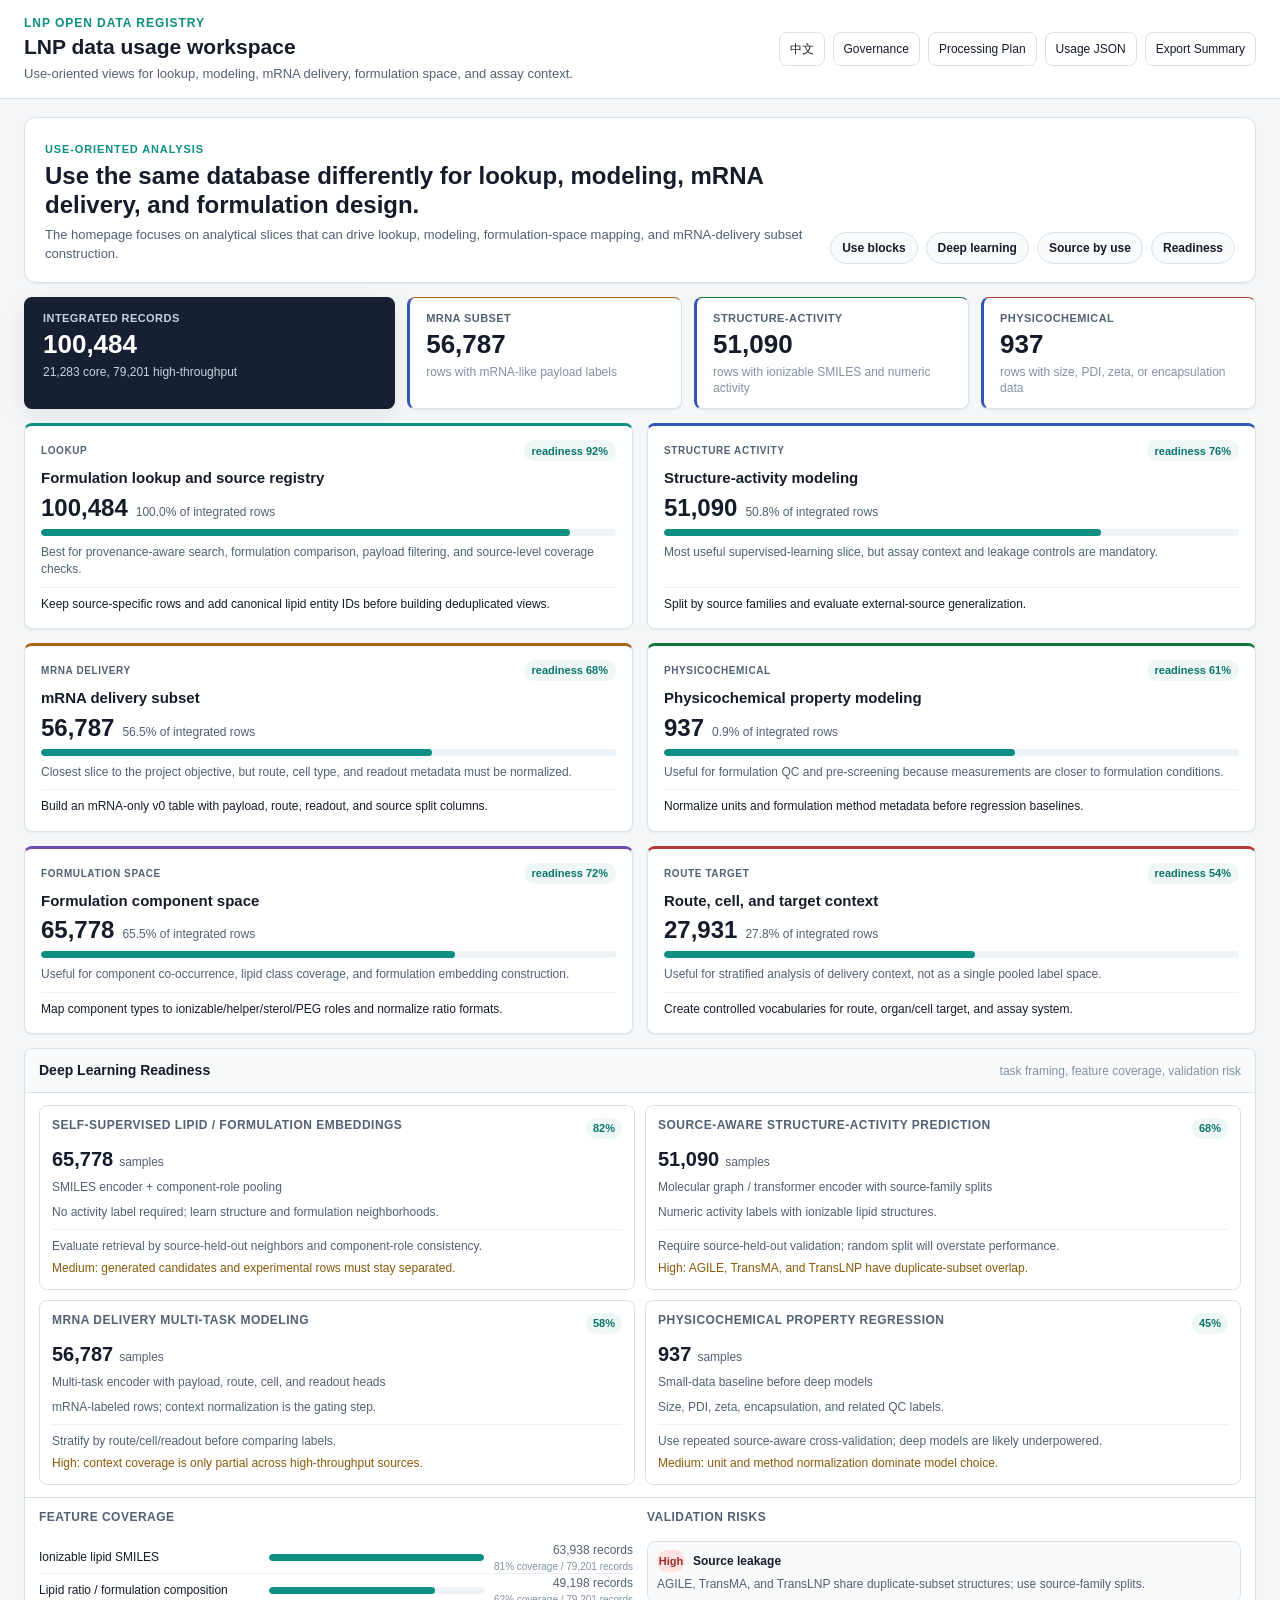
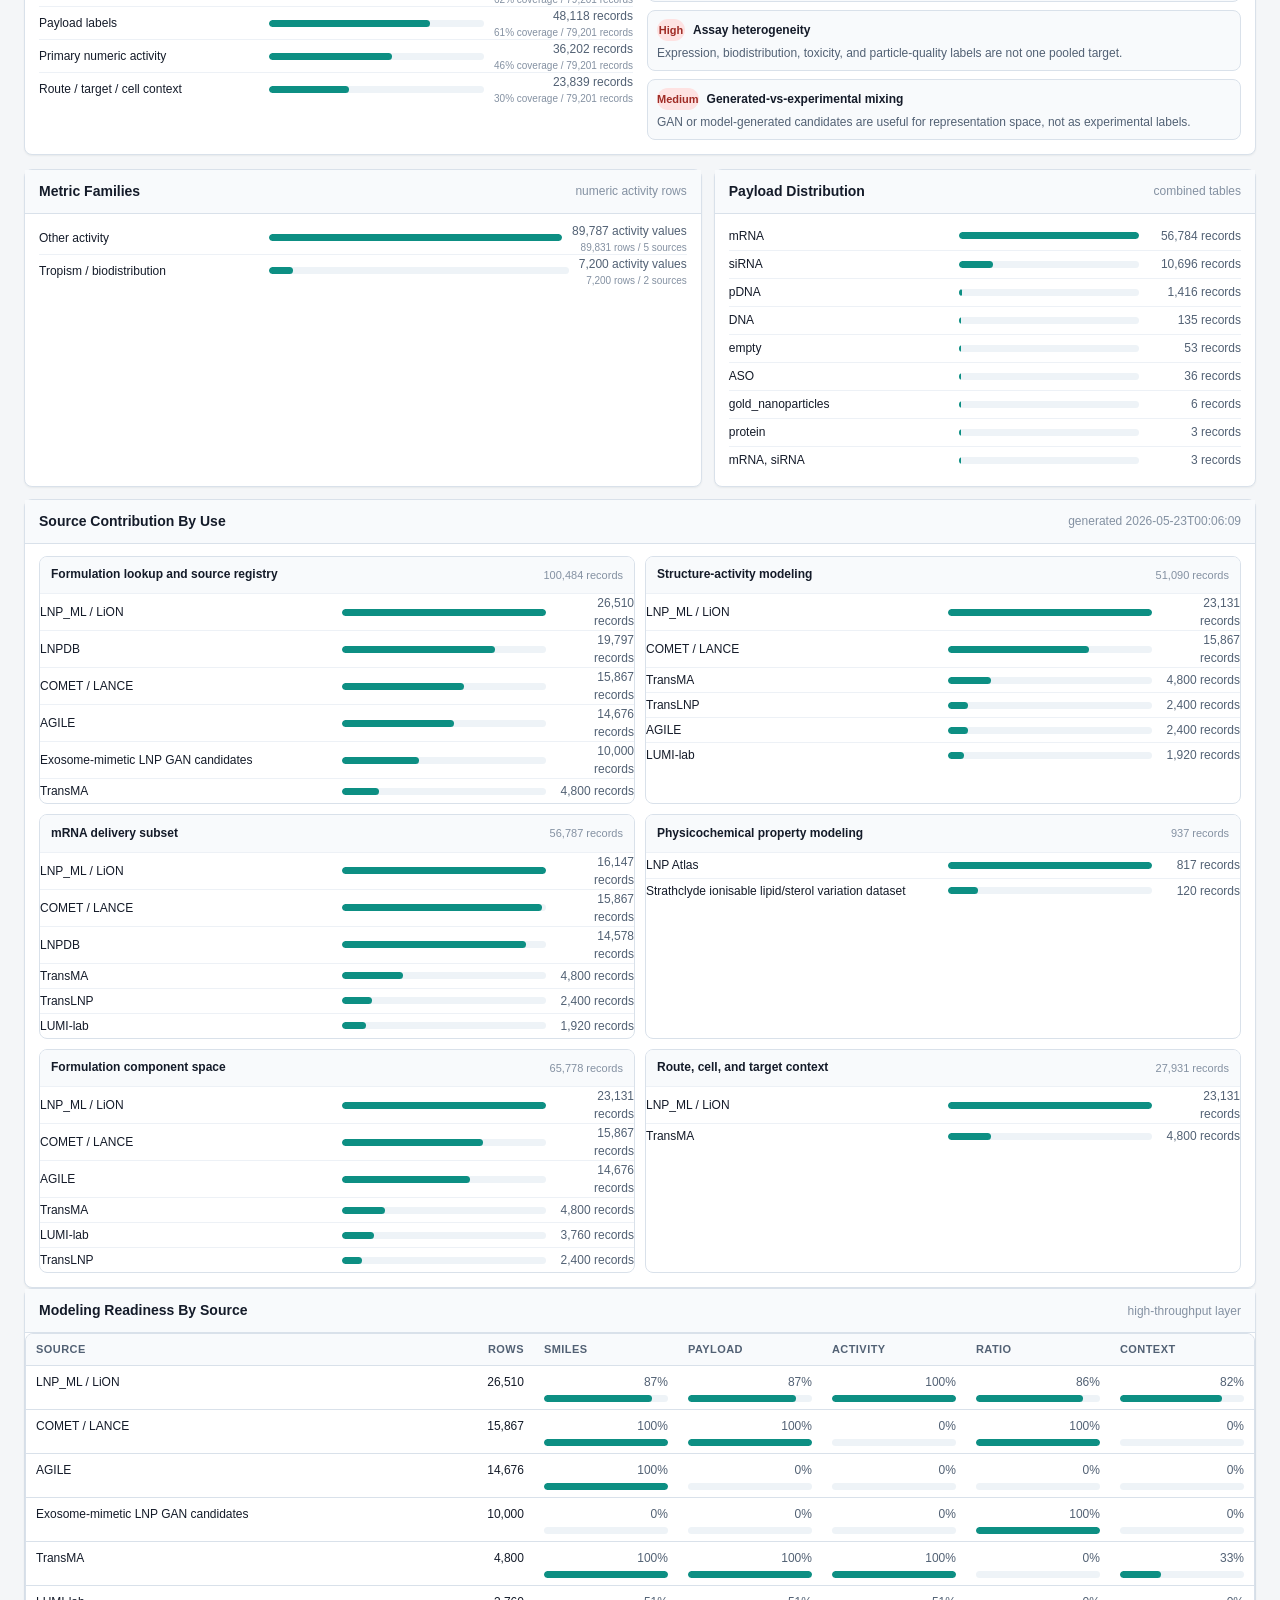
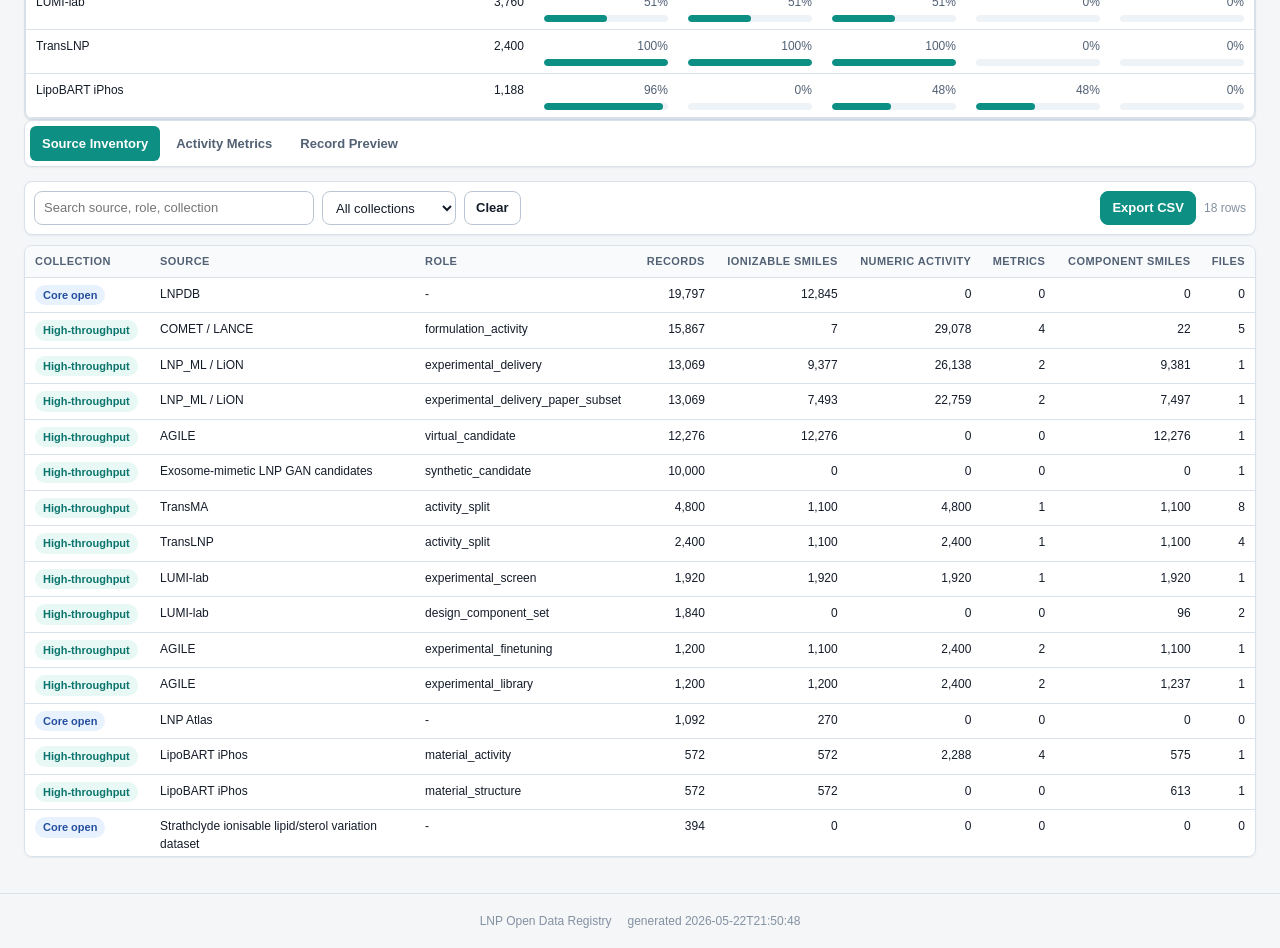
==== commit 98d0e8f6: "Add deep learning readiness analysis" ====
--- a/index.html
+++ b/index.html
@@ -12,7 +12,7 @@
       <div>
         <div class="brand">LNP Open Data Registry</div>
         <h1>LNP data usage workspace</h1>
-        <p class="subtitle">Partitioning the integrated LNP data by practical uses: lookup, modeling, mRNA delivery, formulation space, and assay context.</p>
+        <p class="subtitle">Use-oriented views for lookup, modeling, mRNA delivery, formulation space, and assay context.</p>
       </div>
       <div class="header-actions">
         <a class="header-link" href="zh.html">中文</a>
@@ -41,6 +41,7 @@
         </div>
         <div class="intro-actions">
           <a href="#usageBlockGrid">Use blocks</a>
+          <a href="#deepLearningSection">Deep learning</a>
           <a href="#useSourceMatrix">Source by use</a>
           <a href="#readinessSection">Readiness</a>
         </div>
@@ -52,11 +53,6 @@
           <strong class="stat-value" id="statCombined">-</strong>
           <span class="stat-sub" id="statCoreHigh">-</span>
         </div>
-        <div class="stat-card teal">
-          <span class="stat-label">Use Blocks</span>
-          <strong class="stat-value" id="statUsageBlocks">-</strong>
-          <span class="stat-sub" id="statUsageSub">-</span>
-        </div>
         <div class="stat-card amber">
           <span class="stat-label">mRNA Subset</span>
           <strong class="stat-value" id="statMrna">-</strong>
@@ -75,6 +71,24 @@
       </section>
 
       <section class="usage-grid" id="usageBlockGrid" aria-label="Data use blocks"></section>
+
+      <section class="panel dl-panel" id="deepLearningSection">
+        <div class="panel-head">
+          <h2>Deep Learning Readiness</h2>
+          <span class="panel-meta">task framing, feature coverage, validation risk</span>
+        </div>
+        <div class="dl-grid" id="dlTaskGrid"></div>
+        <div class="dl-bottom">
+          <section>
+            <h3>Feature Coverage</h3>
+            <div class="bar-list" id="dlFeatureBars"></div>
+          </section>
+          <section>
+            <h3>Validation Risks</h3>
+            <div class="dl-risk-list" id="dlRiskList"></div>
+          </section>
+        </div>
+      </section>
 
       <div class="layout-two">
         <section class="panel">
--- a/styles.css
+++ b/styles.css
@@ -62,6 +62,13 @@
   min-width: 0;
 }
 
+.header-inner > div:first-child {
+  flex: 1 1 auto;
+  min-width: 0;
+  max-width: 100%;
+  overflow-wrap: anywhere;
+}
+
 .brand {
   color: var(--teal);
   font-size: 12px;
@@ -89,6 +96,7 @@
   font-size: 13px;
   max-width: 760px;
   overflow-wrap: anywhere;
+  word-break: break-word;
 }
 
 .header-actions {
@@ -97,6 +105,7 @@
   flex-wrap: wrap;
   justify-content: flex-end;
   max-width: 100%;
+  min-width: 0;
 }
 
 .header-link,
@@ -209,6 +218,7 @@
 .intro-actions a {
   display: inline-flex;
   align-items: center;
+  justify-content: center;
   min-height: 32px;
   border: 1px solid var(--border);
   border-radius: 999px;
@@ -227,9 +237,9 @@
 
 .stats-grid {
   display: grid;
-  grid-template-columns: 1.45fr repeat(4, minmax(0, 1fr));
+  grid-template-columns: 1.35fr repeat(3, minmax(0, 1fr));
   gap: 12px;
-  margin-bottom: 12px;
+  margin-bottom: 14px;
 }
 
 .stat-card {
@@ -238,8 +248,9 @@
   border-left: 3px solid var(--blue);
   border-radius: var(--radius);
   box-shadow: var(--shadow);
-  padding: 12px 14px;
-  min-height: 88px;
+  padding: 12px 16px;
+  min-height: 92px;
+  min-width: 0;
 }
 
 .stat-card.primary {
@@ -297,30 +308,29 @@
   margin-top: 5px;
   color: var(--dim);
   font-size: 12px;
-  white-space: nowrap;
-  overflow: hidden;
-  text-overflow: ellipsis;
+  line-height: 1.35;
+  overflow-wrap: anywhere;
 }
 
 .usage-grid {
   display: grid;
-  grid-template-columns: repeat(3, minmax(0, 1fr));
-  gap: 12px;
-  margin-bottom: 12px;
+  grid-template-columns: repeat(2, minmax(0, 1fr));
+  gap: 14px;
+  margin-bottom: 14px;
 }
 
 .usage-card {
   display: flex;
   flex-direction: column;
-  gap: 9px;
-  min-width: 0;
-  min-height: 230px;
+  gap: 8px;
+  min-width: 0;
+  min-height: 0;
   background: #ffffff;
   border: 1px solid var(--border);
   border-top: 3px solid var(--blue);
   border-radius: var(--radius);
   box-shadow: var(--shadow);
-  padding: 13px 14px 14px;
+  padding: 14px 16px 15px;
 }
 
 .usage-card.formulation_lookup {
@@ -349,9 +359,9 @@
 
 .usage-card-head,
 .matrix-card-head {
-  display: flex;
+  display: grid;
+  grid-template-columns: minmax(0, 1fr) auto;
   align-items: center;
-  justify-content: space-between;
   gap: 10px;
 }
 
@@ -361,9 +371,7 @@
   font-weight: 800;
   letter-spacing: 0.06em;
   text-transform: uppercase;
-  overflow: hidden;
-  text-overflow: ellipsis;
-  white-space: nowrap;
+  overflow-wrap: anywhere;
 }
 
 .readiness-pill {
@@ -381,7 +389,7 @@
 }
 
 .usage-card h3 {
-  font-size: 16px;
+  font-size: 15px;
   line-height: 1.25;
   overflow-wrap: anywhere;
 }
@@ -394,7 +402,7 @@
 }
 
 .usage-metric strong {
-  font-size: 25px;
+  font-size: 24px;
   line-height: 1;
   font-variant-numeric: tabular-nums;
 }
@@ -424,7 +432,7 @@
 
 .usage-card p {
   color: var(--muted);
-  font-size: 13px;
+  font-size: 12px;
   line-height: 1.45;
   overflow-wrap: anywhere;
 }
@@ -436,6 +444,152 @@
   color: var(--text);
   font-size: 12px;
   line-height: 1.45;
+  overflow-wrap: anywhere;
+}
+
+.dl-panel {
+  margin-bottom: 14px;
+  overflow: hidden;
+}
+
+.dl-grid {
+  display: grid;
+  grid-template-columns: repeat(2, minmax(0, 1fr));
+  gap: 10px;
+  padding: 12px 14px;
+}
+
+.dl-task {
+  min-width: 0;
+  border: 1px solid var(--border);
+  border-radius: var(--radius);
+  background: #ffffff;
+  padding: 12px;
+}
+
+.dl-task-head {
+  display: grid;
+  grid-template-columns: minmax(0, 1fr) auto;
+  gap: 8px;
+  align-items: start;
+}
+
+.dl-task h3,
+.dl-bottom h3 {
+  margin: 0;
+  color: var(--text);
+  font-size: 13px;
+  line-height: 1.25;
+  text-transform: none;
+  letter-spacing: 0;
+  overflow-wrap: anywhere;
+}
+
+.dl-task-head span {
+  border-radius: 999px;
+  background: #eef7f6;
+  color: #0b756d;
+  padding: 2px 7px;
+  font-size: 11px;
+  font-weight: 800;
+  white-space: nowrap;
+}
+
+.dl-task-meta {
+  display: flex;
+  align-items: baseline;
+  gap: 6px;
+  margin-top: 8px;
+}
+
+.dl-task-meta strong {
+  font-size: 20px;
+  line-height: 1;
+  font-variant-numeric: tabular-nums;
+}
+
+.dl-task-meta span,
+.dl-task p,
+.dl-validation,
+.dl-risk {
+  color: var(--muted);
+  font-size: 12px;
+  line-height: 1.4;
+  overflow-wrap: anywhere;
+}
+
+.dl-task p {
+  margin-top: 8px;
+}
+
+.dl-validation {
+  margin-top: 8px;
+  border-top: 1px solid #edf1f6;
+  padding-top: 8px;
+}
+
+.dl-risk {
+  margin-top: 6px;
+  color: #8a5a0a;
+}
+
+.dl-bottom {
+  display: grid;
+  grid-template-columns: minmax(0, 1fr) minmax(0, 1fr);
+  gap: 14px;
+  border-top: 1px solid var(--border);
+  padding: 12px 14px 14px;
+}
+
+.dl-bottom section {
+  min-width: 0;
+}
+
+.dl-bottom .bar-list {
+  padding: 8px 0 0;
+}
+
+.dl-risk-list {
+  display: grid;
+  gap: 8px;
+  padding-top: 8px;
+}
+
+.dl-risk-row {
+  display: grid;
+  grid-template-columns: auto minmax(0, 1fr);
+  gap: 4px 8px;
+  border: 1px solid var(--border);
+  border-radius: var(--radius);
+  padding: 8px 9px;
+  background: var(--bg-muted);
+}
+
+.dl-risk-row span {
+  display: inline-flex;
+  align-items: center;
+  justify-content: center;
+  min-width: 28px;
+  height: 22px;
+  border-radius: 999px;
+  background: #fee2e2;
+  color: #9f2b25;
+  font-size: 11px;
+  font-weight: 800;
+}
+
+.dl-risk-row strong {
+  align-self: center;
+  min-width: 0;
+  font-size: 12px;
+  overflow-wrap: anywhere;
+}
+
+.dl-risk-row p {
+  grid-column: 1 / -1;
+  color: var(--muted);
+  font-size: 12px;
+  line-height: 1.4;
   overflow-wrap: anywhere;
 }
 
@@ -577,7 +731,8 @@
 .panel-meta {
   color: var(--dim);
   font-size: 12px;
-  white-space: nowrap;
+  text-align: right;
+  overflow-wrap: anywhere;
 }
 
 .bar-list {
@@ -586,7 +741,7 @@
 
 .bar-row {
   display: grid;
-  grid-template-columns: minmax(150px, 220px) minmax(120px, 1fr) 92px;
+  grid-template-columns: minmax(120px, 220px) minmax(80px, 1fr) minmax(92px, auto);
   align-items: center;
   gap: 10px;
   min-height: 28px;
@@ -599,9 +754,7 @@
 
 .bar-label {
   min-width: 0;
-  overflow: hidden;
-  text-overflow: ellipsis;
-  white-space: nowrap;
+  overflow-wrap: anywhere;
   color: var(--text);
 }
 
@@ -623,7 +776,7 @@
   color: var(--muted);
   font-variant-numeric: tabular-nums;
   text-align: right;
-  white-space: nowrap;
+  overflow-wrap: anywhere;
 }
 
 .bar-sub {
@@ -643,7 +796,7 @@
 
 .use-source-matrix {
   display: grid;
-  grid-template-columns: repeat(3, minmax(0, 1fr));
+  grid-template-columns: repeat(2, minmax(0, 1fr));
   gap: 10px;
   padding: 12px 14px 14px;
 }
@@ -673,11 +826,11 @@
 }
 
 .matrix-card-head span {
-  flex: 0 0 auto;
   color: var(--dim);
   font-size: 11px;
   font-variant-numeric: tabular-nums;
-  white-space: nowrap;
+  text-align: right;
+  overflow-wrap: anywhere;
 }
 
 .matrix-card .bar-list {
@@ -697,7 +850,7 @@
 }
 
 .coverage-cell {
-  min-width: 96px;
+  min-width: 82px;
 }
 
 .coverage-cell span {
@@ -744,7 +897,7 @@
 }
 
 .toolbar input {
-  min-width: 280px;
+  min-width: min(280px, 100%);
 }
 
 .toolbar input:focus,
@@ -786,7 +939,7 @@
 .table-info {
   color: var(--dim);
   font-size: 12px;
-  white-space: nowrap;
+  overflow-wrap: anywhere;
 }
 
 .table-wrap {
@@ -1055,7 +1208,9 @@
   .layout-two,
   .activity-layout,
   .usage-grid,
-  .use-source-matrix {
+  .use-source-matrix,
+  .dl-grid,
+  .dl-bottom {
     grid-template-columns: 1fr;
   }
 }
@@ -1089,6 +1244,7 @@
   .header-inner > div:first-child {
     min-width: 0;
     max-width: 100%;
+    width: 100%;
   }
 
   .site-header h1 {
@@ -1120,6 +1276,7 @@
   .insight-card p {
     max-width: 100%;
     word-break: break-word;
+    overflow-wrap: anywhere;
   }
 
   .intro-actions {
@@ -1138,6 +1295,8 @@
   .insight-grid,
   .usage-grid,
   .use-source-matrix,
+  .dl-grid,
+  .dl-bottom,
   .layout-two,
   .panel,
   .stat-card,
@@ -1185,9 +1344,28 @@
     min-height: 0;
   }
 
+  .usage-card-head,
+  .matrix-card-head {
+    grid-template-columns: 1fr;
+    gap: 6px;
+  }
+
+  .readiness-pill {
+    justify-self: start;
+  }
+
   .usage-metric {
     grid-template-columns: 1fr;
     gap: 4px;
+  }
+
+  .panel-head {
+    align-items: flex-start;
+    flex-direction: column;
+  }
+
+  .panel-meta {
+    text-align: left;
   }
 
   .mini-grid {
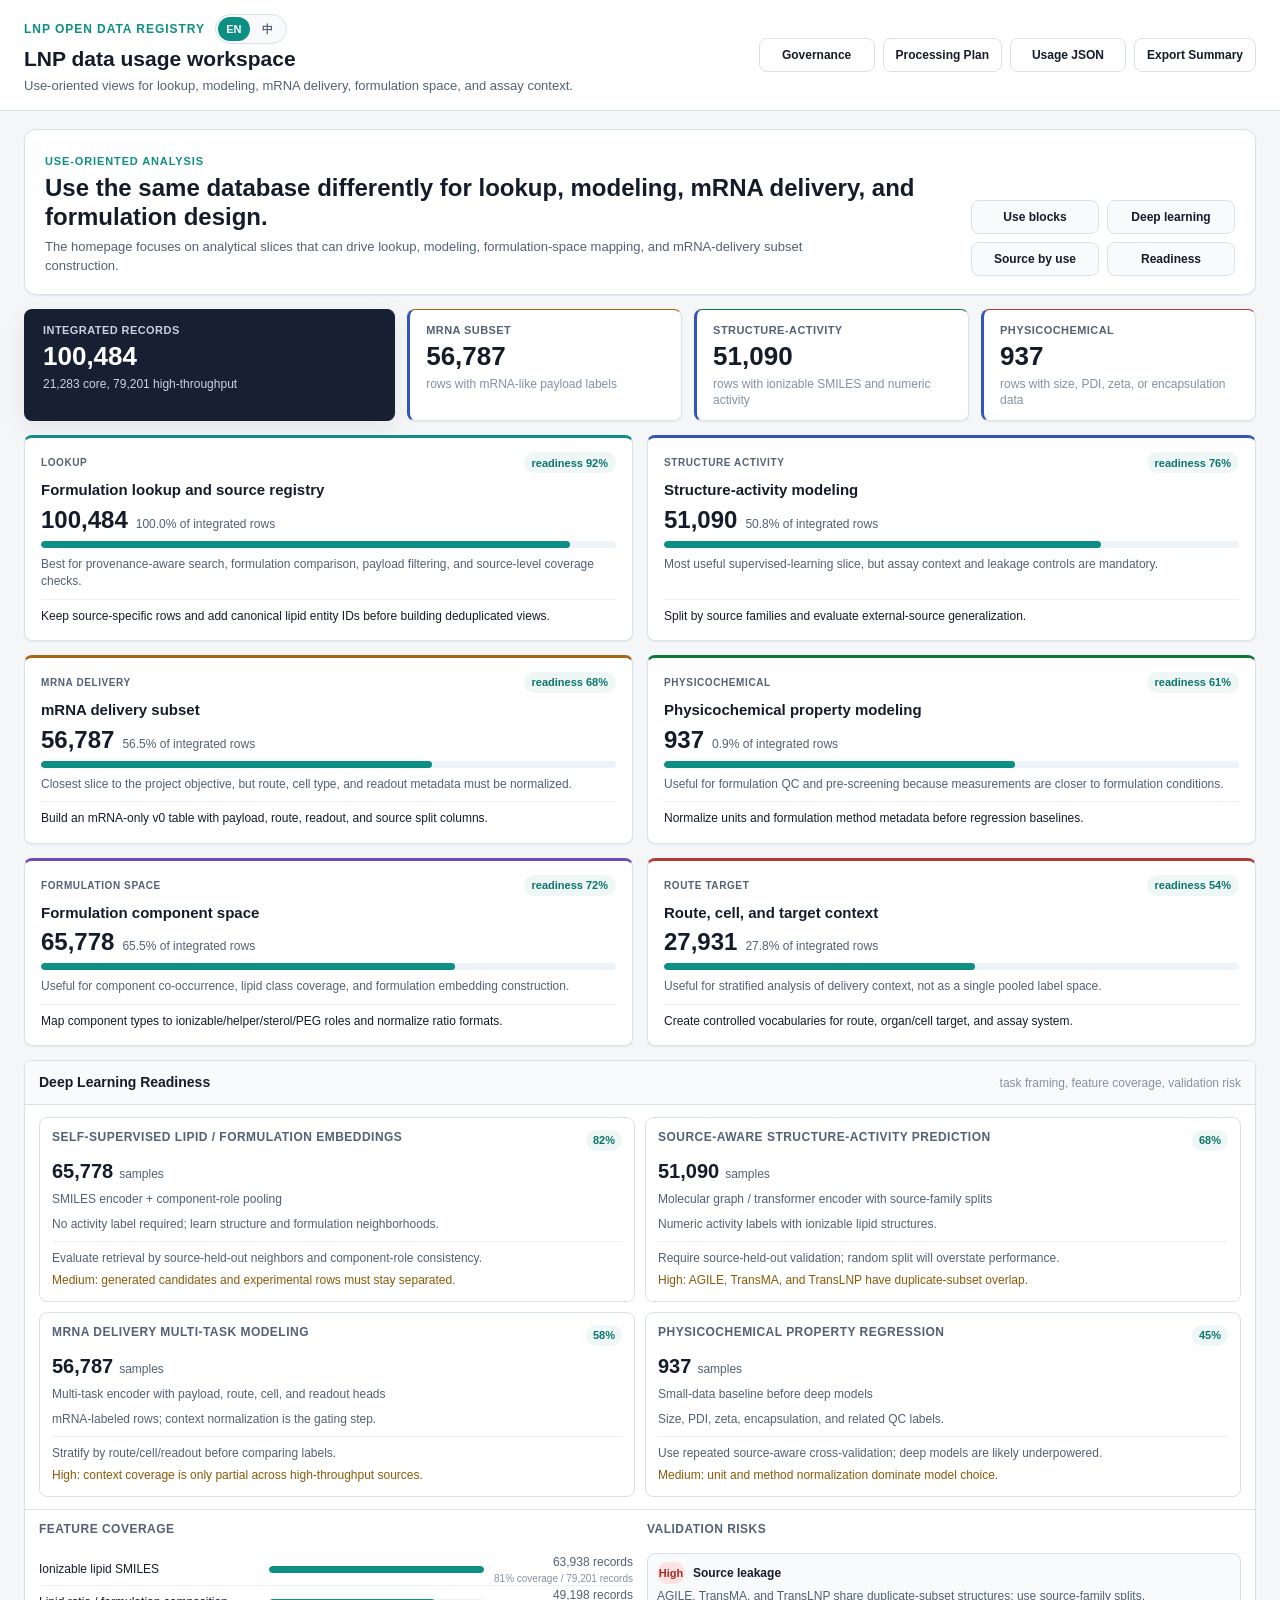
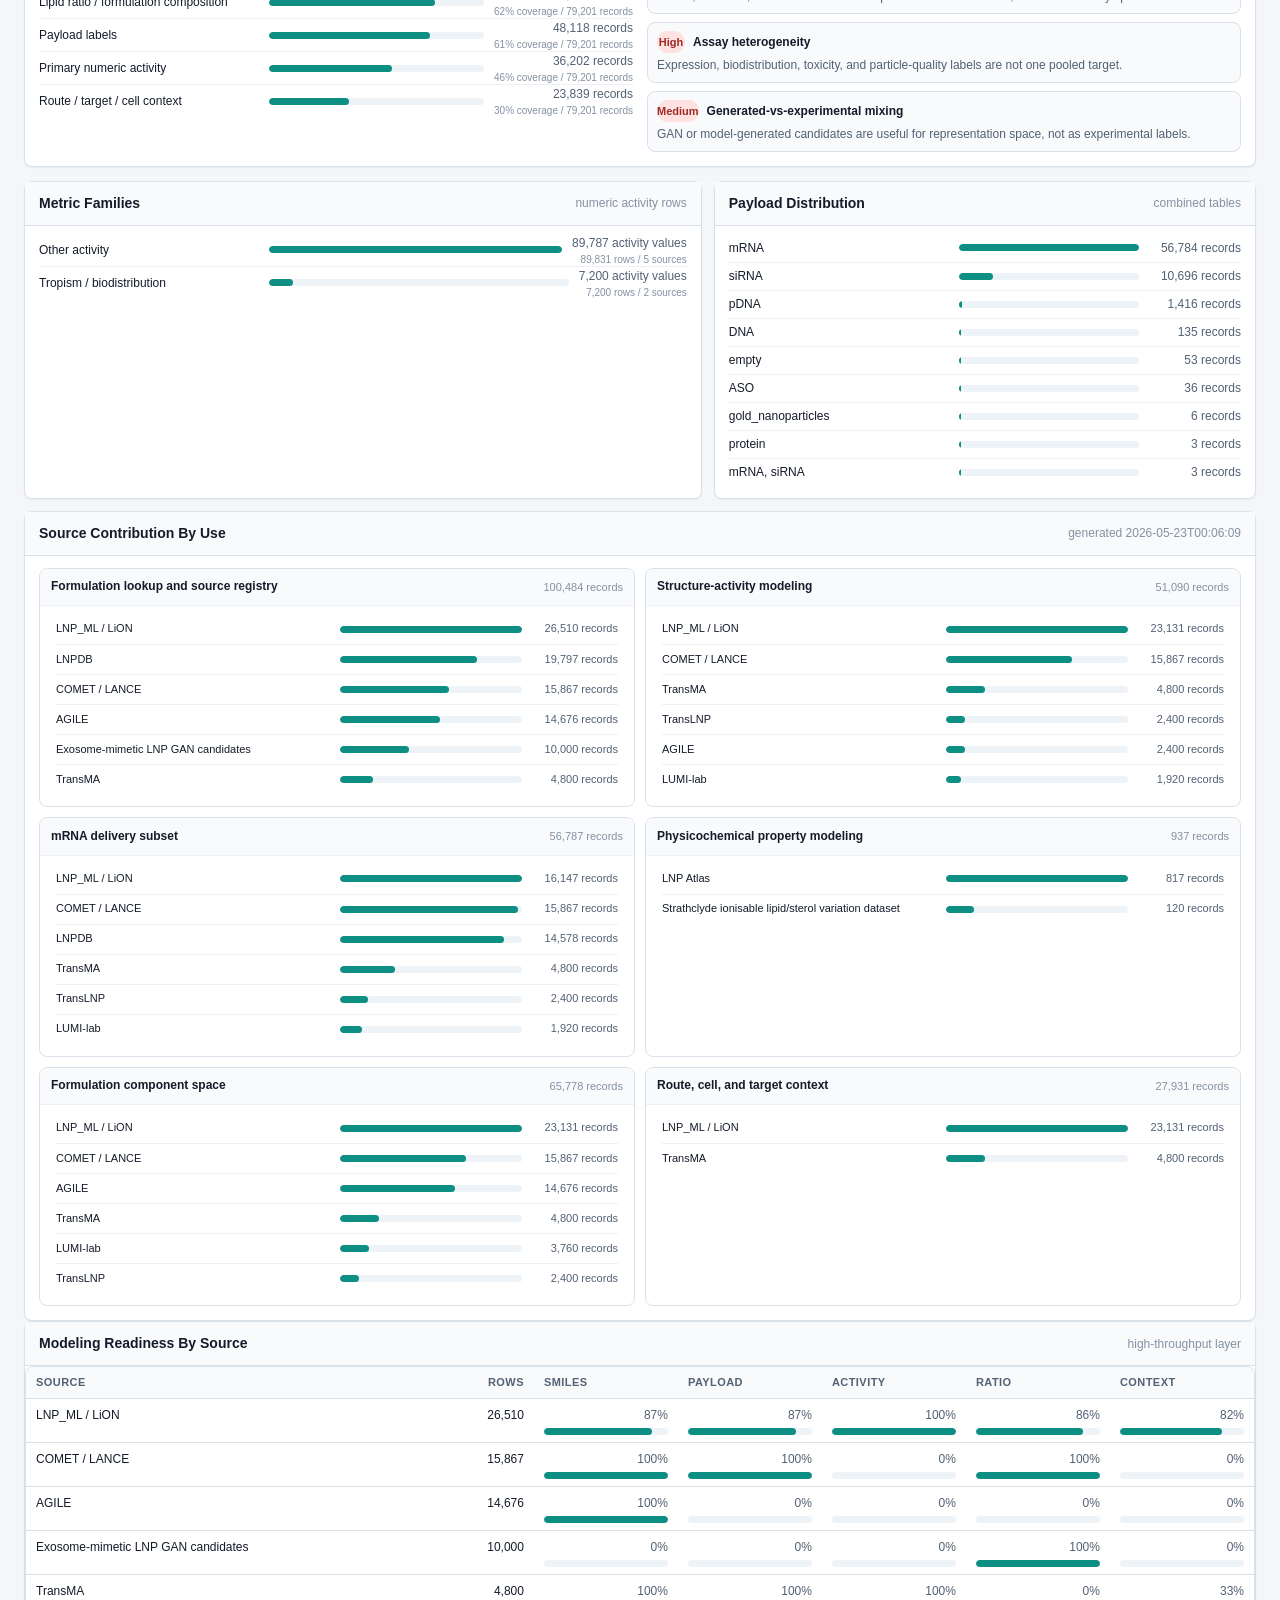
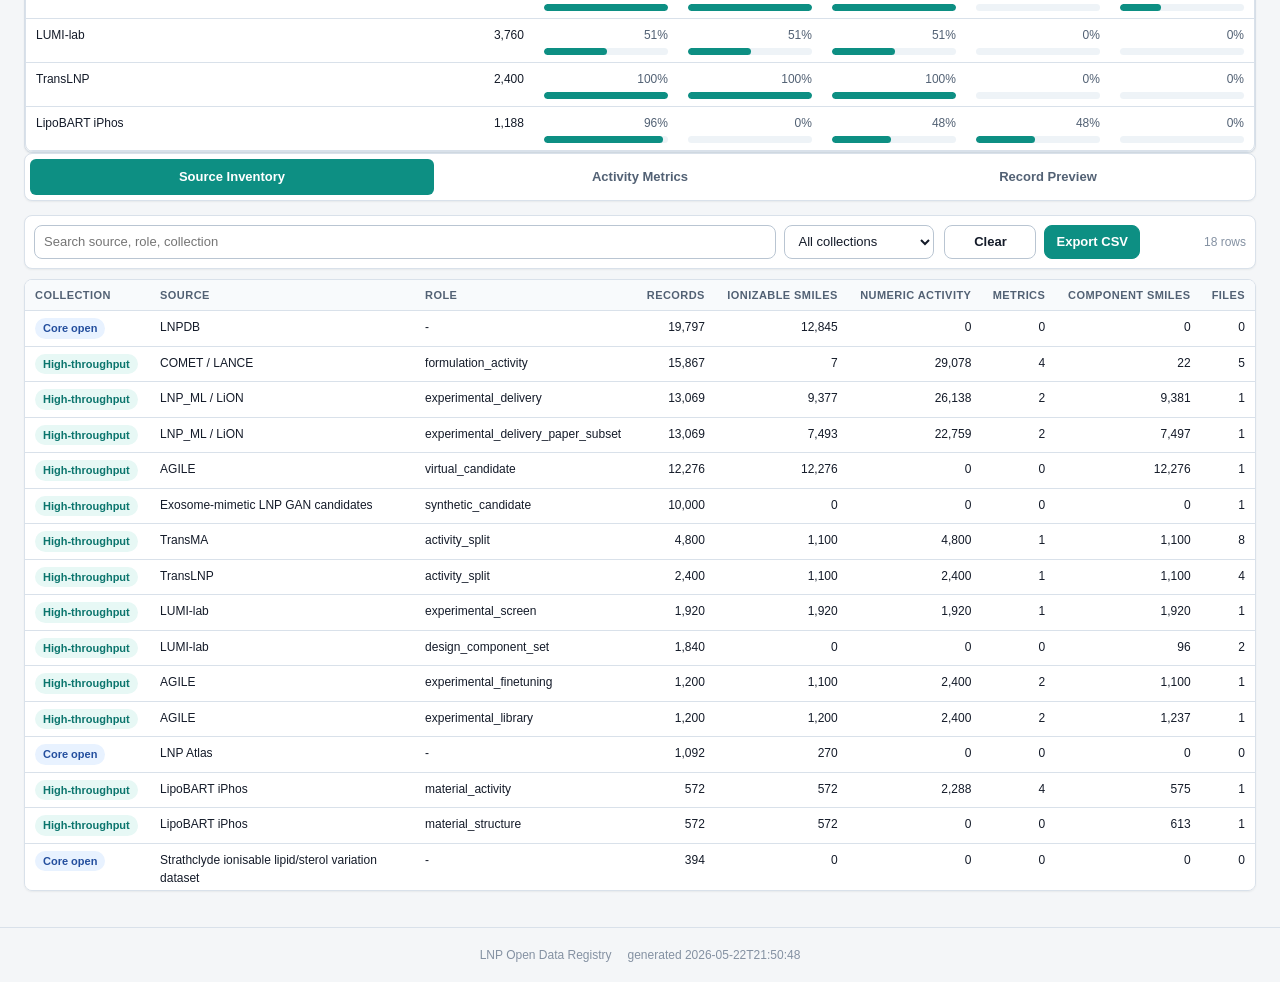
==== commit ba5b5c62: "Reorganize navigation and panel controls" ====
--- a/index.html
+++ b/index.html
@@ -9,18 +9,23 @@
 <body>
   <header class="site-header">
     <div class="header-inner">
-      <div>
-        <div class="brand">LNP Open Data Registry</div>
+      <div class="header-title">
+        <div class="brand-row">
+          <div class="brand">LNP Open Data Registry</div>
+          <nav class="language-switch" aria-label="Language">
+            <a class="language-option active" href="index.html" aria-current="page">EN</a>
+            <a class="language-option" href="zh.html">中</a>
+          </nav>
+        </div>
         <h1>LNP data usage workspace</h1>
         <p class="subtitle">Use-oriented views for lookup, modeling, mRNA delivery, formulation space, and assay context.</p>
       </div>
-      <div class="header-actions">
-        <a class="header-link" href="zh.html">中文</a>
+      <nav class="header-actions" aria-label="Site actions">
         <a class="header-link" href="governance.html">Governance</a>
         <a class="header-link" href="processing_zh.html">Processing Plan</a>
         <a class="header-link" href="data/usage_analysis.json">Usage JSON</a>
         <button class="header-link button-link" id="downloadSummaryBtn" type="button">Export Summary</button>
-      </div>
+      </nav>
     </div>
   </header>
 
@@ -39,12 +44,12 @@
           <h2>Use the same database differently for lookup, modeling, mRNA delivery, and formulation design.</h2>
           <p>The homepage focuses on analytical slices that can drive lookup, modeling, formulation-space mapping, and mRNA-delivery subset construction.</p>
         </div>
-        <div class="intro-actions">
+        <nav class="section-nav" aria-label="Dashboard sections">
           <a href="#usageBlockGrid">Use blocks</a>
           <a href="#deepLearningSection">Deep learning</a>
           <a href="#useSourceMatrix">Source by use</a>
           <a href="#readinessSection">Readiness</a>
-        </div>
+        </nav>
       </section>
 
       <section class="stats-grid" aria-label="Database counts">
@@ -146,15 +151,18 @@
 
       <section class="tab-panel active" id="tab-sources">
         <div class="toolbar">
-          <input type="search" id="sourceSearch" placeholder="Search source, role, collection">
-          <select id="sourceCollectionFilter">
-            <option value="">All collections</option>
-            <option value="core_open">Core open</option>
-            <option value="high_throughput">High-throughput</option>
-          </select>
-          <button class="btn" type="button" id="clearSourceFilters">Clear</button>
-          <span class="spacer"></span>
-          <button class="btn primary" type="button" id="downloadSourcesBtn">Export CSV</button>
+          <div class="toolbar-filters">
+            <input type="search" id="sourceSearch" placeholder="Search source, role, collection">
+            <select id="sourceCollectionFilter">
+              <option value="">All collections</option>
+              <option value="core_open">Core open</option>
+              <option value="high_throughput">High-throughput</option>
+            </select>
+          </div>
+          <div class="toolbar-actions">
+            <button class="btn" type="button" id="clearSourceFilters">Clear</button>
+            <button class="btn primary" type="button" id="downloadSourcesBtn">Export CSV</button>
+          </div>
           <span class="table-info" id="sourceInfo">-</span>
         </div>
         <div class="table-wrap">
@@ -179,10 +187,13 @@
 
       <section class="tab-panel" id="tab-activity">
         <div class="toolbar">
-          <input type="search" id="activitySearch" placeholder="Search source, role, metric">
-          <button class="btn" type="button" id="clearActivityFilters">Clear</button>
-          <span class="spacer"></span>
-          <button class="btn primary" type="button" id="downloadActivityBtn">Export CSV</button>
+          <div class="toolbar-filters">
+            <input type="search" id="activitySearch" placeholder="Search source, role, metric">
+          </div>
+          <div class="toolbar-actions">
+            <button class="btn" type="button" id="clearActivityFilters">Clear</button>
+            <button class="btn primary" type="button" id="downloadActivityBtn">Export CSV</button>
+          </div>
           <span class="table-info" id="activityInfo">-</span>
         </div>
         <div class="layout-two activity-layout">
@@ -215,15 +226,18 @@
 
       <section class="tab-panel" id="tab-records">
         <div class="toolbar">
-          <input type="search" id="recordSearch" placeholder="Search source, DOI, lipid, SMILES, payload">
-          <select id="recordCollectionFilter">
-            <option value="">All collections</option>
-            <option value="core_open">Core open</option>
-            <option value="high_throughput">High-throughput</option>
-          </select>
-          <button class="btn" type="button" id="clearRecordFilters">Clear</button>
-          <span class="spacer"></span>
-          <button class="btn primary" type="button" id="downloadRecordsBtn">Export CSV</button>
+          <div class="toolbar-filters">
+            <input type="search" id="recordSearch" placeholder="Search source, DOI, lipid, SMILES, payload">
+            <select id="recordCollectionFilter">
+              <option value="">All collections</option>
+              <option value="core_open">Core open</option>
+              <option value="high_throughput">High-throughput</option>
+            </select>
+          </div>
+          <div class="toolbar-actions">
+            <button class="btn" type="button" id="clearRecordFilters">Clear</button>
+            <button class="btn primary" type="button" id="downloadRecordsBtn">Export CSV</button>
+          </div>
           <span class="table-info" id="recordInfo">-</span>
         </div>
         <div class="table-wrap">
--- a/styles.css
+++ b/styles.css
@@ -62,11 +62,19 @@
   min-width: 0;
 }
 
-.header-inner > div:first-child {
+.header-title {
   flex: 1 1 auto;
   min-width: 0;
   max-width: 100%;
   overflow-wrap: anywhere;
+  overflow: hidden;
+}
+
+.brand-row {
+  display: flex;
+  align-items: center;
+  gap: 10px;
+  min-width: 0;
 }
 
 .brand {
@@ -75,6 +83,43 @@
   font-weight: 700;
   letter-spacing: 0.08em;
   text-transform: uppercase;
+}
+
+.language-switch {
+  display: inline-grid;
+  grid-auto-flow: column;
+  grid-auto-columns: 32px;
+  gap: 2px;
+  align-items: center;
+  flex: 0 0 auto;
+  padding: 2px;
+  border: 1px solid var(--border);
+  border-radius: 999px;
+  background: var(--bg-muted);
+}
+
+.language-option {
+  display: inline-flex;
+  align-items: center;
+  justify-content: center;
+  min-width: 0;
+  min-height: 24px;
+  border-radius: 999px;
+  color: var(--muted);
+  text-decoration: none;
+  font-size: 11px;
+  font-weight: 800;
+  line-height: 1;
+}
+
+.language-option:hover {
+  color: var(--text);
+  background: #ffffff;
+}
+
+.language-option.active {
+  color: #ffffff;
+  background: var(--teal);
 }
 
 h1,
@@ -100,24 +145,36 @@
 }
 
 .header-actions {
-  display: flex;
+  display: grid;
+  grid-auto-flow: column;
+  grid-auto-columns: minmax(116px, max-content);
   gap: 8px;
-  flex-wrap: wrap;
   justify-content: flex-end;
+  align-items: center;
   max-width: 100%;
   min-width: 0;
 }
 
 .header-link,
 .button-link {
+  display: inline-flex;
+  align-items: center;
+  justify-content: center;
   color: var(--text);
   background: #ffffff;
   border: 1px solid var(--border);
   border-radius: var(--radius);
-  padding: 7px 10px;
+  padding: 7px 12px;
   text-decoration: none;
   font-size: 12px;
+  font-weight: 650;
   cursor: pointer;
+  min-height: 34px;
+  min-width: 0;
+  max-width: 100%;
+  text-align: center;
+  white-space: nowrap;
+  overflow-wrap: anywhere;
 }
 
 .header-link:hover,
@@ -207,32 +264,38 @@
   overflow-wrap: anywhere;
 }
 
-.intro-actions {
-  display: flex;
+.section-nav {
+  display: grid;
+  grid-template-columns: repeat(2, minmax(128px, 1fr));
   gap: 8px;
-  flex-wrap: wrap;
   justify-content: flex-end;
-  min-width: 0;
-}
-
-.intro-actions a {
+  align-content: end;
+  width: min(360px, 100%);
+  min-width: 0;
+}
+
+.section-nav a {
   display: inline-flex;
   align-items: center;
   justify-content: center;
-  min-height: 32px;
+  min-height: 34px;
   border: 1px solid var(--border);
-  border-radius: 999px;
+  border-radius: var(--radius);
   color: var(--text);
   background: var(--bg-muted);
   text-decoration: none;
-  padding: 6px 11px;
+  padding: 7px 10px;
   font-size: 12px;
   font-weight: 700;
-}
-
-.intro-actions a:hover {
+  text-align: center;
+  line-height: 1.2;
+  white-space: normal;
+}
+
+.section-nav a:hover {
   border-color: var(--teal);
   color: var(--teal);
+  background: #ffffff;
 }
 
 .stats-grid {
@@ -645,7 +708,8 @@
 }
 
 .tabs {
-  display: flex;
+  display: grid;
+  grid-template-columns: repeat(auto-fit, minmax(150px, 1fr));
   gap: 4px;
   background: #ffffff;
   border: 1px solid var(--border);
@@ -653,7 +717,8 @@
   box-shadow: var(--shadow);
   padding: 5px;
   margin-bottom: 14px;
-  overflow-x: auto;
+  overflow: hidden;
+  min-width: 0;
 }
 
 .tab {
@@ -666,7 +731,11 @@
   cursor: pointer;
   font-size: 13px;
   font-weight: 650;
-  white-space: nowrap;
+  min-width: 0;
+  min-height: 36px;
+  text-align: center;
+  white-space: normal;
+  overflow-wrap: anywhere;
 }
 
 .tab:hover {
@@ -833,13 +902,58 @@
   overflow-wrap: anywhere;
 }
 
-.matrix-card .bar-list {
-  padding: 5px 10px 9px;
-}
-
-.matrix-card .bar-row {
-  grid-template-columns: minmax(92px, 1fr) minmax(60px, 0.7fr) 78px;
-  min-height: 25px;
+.matrix-bars {
+  display: grid;
+  gap: 0;
+  padding: 8px 16px 12px;
+}
+
+.matrix-source-row {
+  display: grid;
+  grid-template-columns: minmax(0, 1.08fr) minmax(88px, 0.72fr) minmax(84px, auto);
+  gap: 12px;
+  align-items: center;
+  min-width: 0;
+  min-height: 30px;
+  padding: 5px 0;
+  font-size: 11px;
+}
+
+.matrix-source-row + .matrix-source-row {
+  border-top: 1px solid #edf1f6;
+}
+
+.matrix-source-name {
+  min-width: 0;
+  color: var(--text);
+  line-height: 1.25;
+  overflow-wrap: anywhere;
+}
+
+.matrix-source-track {
+  display: block;
+  height: 7px;
+  min-width: 0;
+  background: var(--bg-subtle);
+  border-radius: 999px;
+  overflow: hidden;
+}
+
+.matrix-source-track i {
+  display: block;
+  height: 100%;
+  background: var(--teal);
+  border-radius: inherit;
+}
+
+.matrix-source-value {
+  color: var(--muted);
+  font-size: 11px;
+  font-variant-numeric: tabular-nums;
+  text-align: right;
+  line-height: 1.25;
+  min-width: 0;
+  overflow-wrap: anywhere;
 }
 
 .static-table {
@@ -873,16 +987,36 @@
 }
 
 .toolbar {
-  display: flex;
-  align-items: center;
-  gap: 8px;
+  display: grid;
+  grid-template-columns: minmax(280px, 1fr) auto minmax(96px, auto);
+  align-items: center;
+  gap: 10px;
   background: #ffffff;
   border: 1px solid var(--border);
   border-radius: var(--radius);
   box-shadow: var(--shadow);
   padding: 9px;
   margin-bottom: 10px;
-  flex-wrap: wrap;
+  min-width: 0;
+}
+
+.toolbar-filters {
+  display: grid;
+  grid-template-columns: minmax(220px, 1fr) minmax(150px, auto);
+  gap: 8px;
+  min-width: 0;
+}
+
+.toolbar-filters > :only-child {
+  grid-column: 1 / -1;
+}
+
+.toolbar-actions {
+  display: grid;
+  grid-template-columns: repeat(2, minmax(92px, max-content));
+  gap: 8px;
+  justify-content: end;
+  min-width: 0;
 }
 
 .toolbar input,
@@ -897,7 +1031,13 @@
 }
 
 .toolbar input {
-  min-width: min(280px, 100%);
+  min-width: 0;
+  width: 100%;
+}
+
+.toolbar select {
+  min-width: 150px;
+  width: 100%;
 }
 
 .toolbar input:focus,
@@ -933,12 +1073,15 @@
 }
 
 .spacer {
-  flex: 1;
+  display: none;
 }
 
 .table-info {
   color: var(--dim);
   font-size: 12px;
+  justify-self: end;
+  min-width: 0;
+  text-align: right;
   overflow-wrap: anywhere;
 }
 
@@ -1197,7 +1340,7 @@
     align-items: start;
   }
 
-  .intro-actions {
+  .section-nav {
     justify-content: flex-start;
   }
 
@@ -1221,15 +1364,18 @@
     flex-direction: column;
     gap: 12px;
     max-width: 100vw;
+    padding: 12px;
+    overflow: hidden;
   }
 
   .header-actions {
-    justify-content: flex-start;
-    display: grid;
+    grid-auto-flow: row;
+    grid-auto-columns: auto;
     grid-template-columns: 1fr;
+    justify-content: stretch;
     width: 100%;
     max-width: 100%;
-    overflow-x: visible;
+    overflow-x: hidden;
     padding-bottom: 0;
   }
 
@@ -1238,17 +1384,37 @@
     justify-content: center;
     text-align: center;
     min-width: 0;
+    max-width: 100%;
     white-space: normal;
   }
 
-  .header-inner > div:first-child {
+  .header-title {
     min-width: 0;
     max-width: 100%;
     width: 100%;
   }
 
+  .brand-row {
+    display: grid;
+    grid-template-columns: 1fr;
+    justify-items: start;
+    gap: 8px;
+  }
+
+  .brand {
+    min-width: 0;
+    overflow-wrap: anywhere;
+  }
+
+  .language-switch {
+    grid-auto-columns: 28px;
+    margin-top: 1px;
+  }
+
   .site-header h1 {
     font-size: 20px;
+    max-width: 100%;
+    overflow-wrap: anywhere;
   }
 
   .container {
@@ -1279,13 +1445,14 @@
     overflow-wrap: anywhere;
   }
 
-  .intro-actions {
+  .section-nav {
     display: grid;
     grid-template-columns: 1fr;
     margin-top: 14px;
-  }
-
-  .intro-actions a {
+    width: 100%;
+  }
+
+  .section-nav a {
     justify-content: center;
     min-width: 0;
     text-align: center;
@@ -1313,12 +1480,36 @@
     grid-template-columns: 1fr;
   }
 
-  .toolbar input {
-    min-width: 100%;
+  .toolbar {
+    grid-template-columns: 1fr;
+    gap: 8px;
+  }
+
+  .toolbar-filters,
+  .toolbar-actions {
+    grid-template-columns: 1fr;
+    width: 100%;
+  }
+
+  .toolbar-actions {
+    justify-content: stretch;
+  }
+
+  .toolbar input,
+  .toolbar select,
+  .btn {
+    min-width: 0;
+    width: 100%;
+  }
+
+  .table-info {
+    justify-self: start;
+    text-align: left;
   }
 
   .tabs {
     scrollbar-width: none;
+    grid-template-columns: 1fr;
   }
 
   .tabs::-webkit-scrollbar {
@@ -1327,9 +1518,25 @@
 
   .bar-row,
   .bar-list.compact .bar-row,
-  .bar-list.mini .bar-row,
-  .matrix-card .bar-row {
+  .bar-list.mini .bar-row {
     grid-template-columns: minmax(100px, 1fr) 86px;
+  }
+
+  .matrix-source-row {
+    grid-template-columns: minmax(0, 1fr) minmax(76px, auto);
+    column-gap: 10px;
+    row-gap: 5px;
+    padding: 8px 0;
+  }
+
+  .matrix-source-track {
+    grid-column: 1 / -1;
+    grid-row: 2;
+  }
+
+  .matrix-source-value {
+    align-self: start;
+    white-space: normal;
   }
 
   .bar-track {
@@ -1384,7 +1591,7 @@
     grid-template-columns: 1fr;
   }
 
-  .intro-actions a {
+  .section-nav a {
     width: 100%;
     justify-content: center;
   }
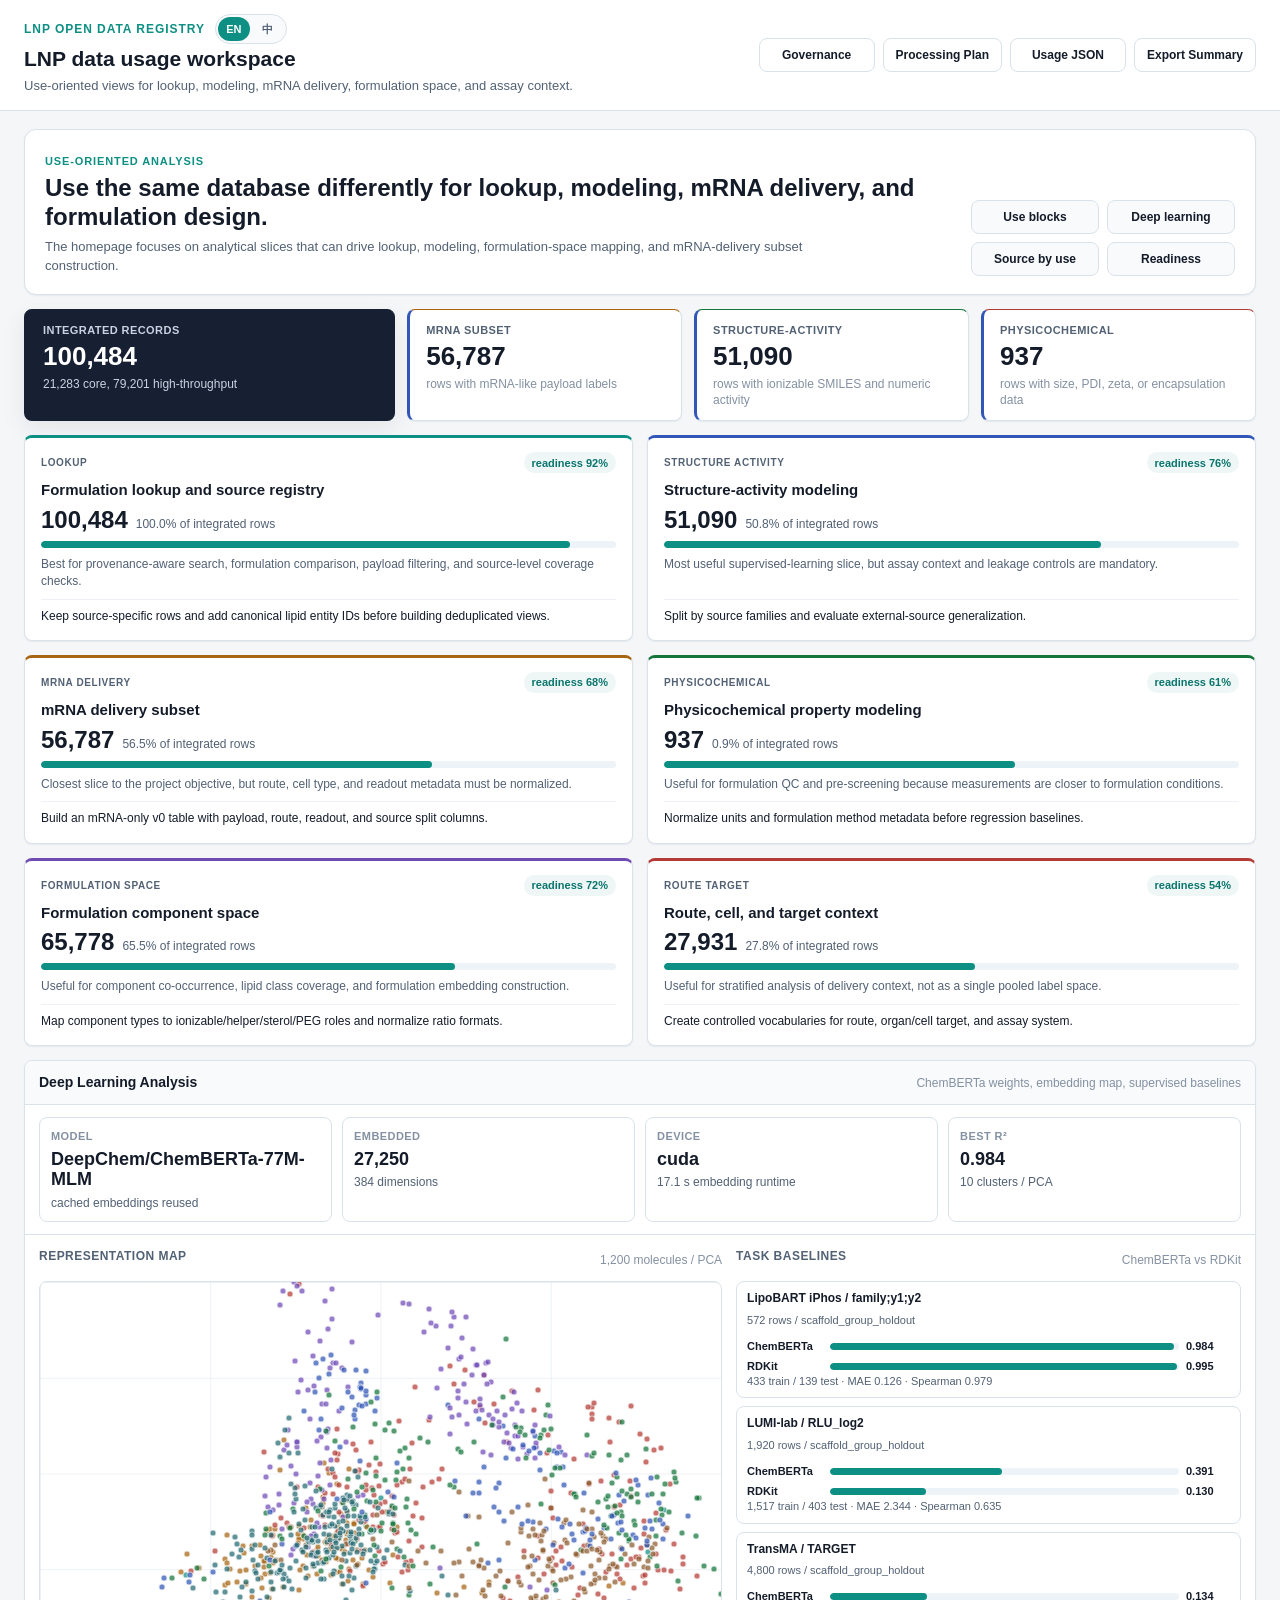
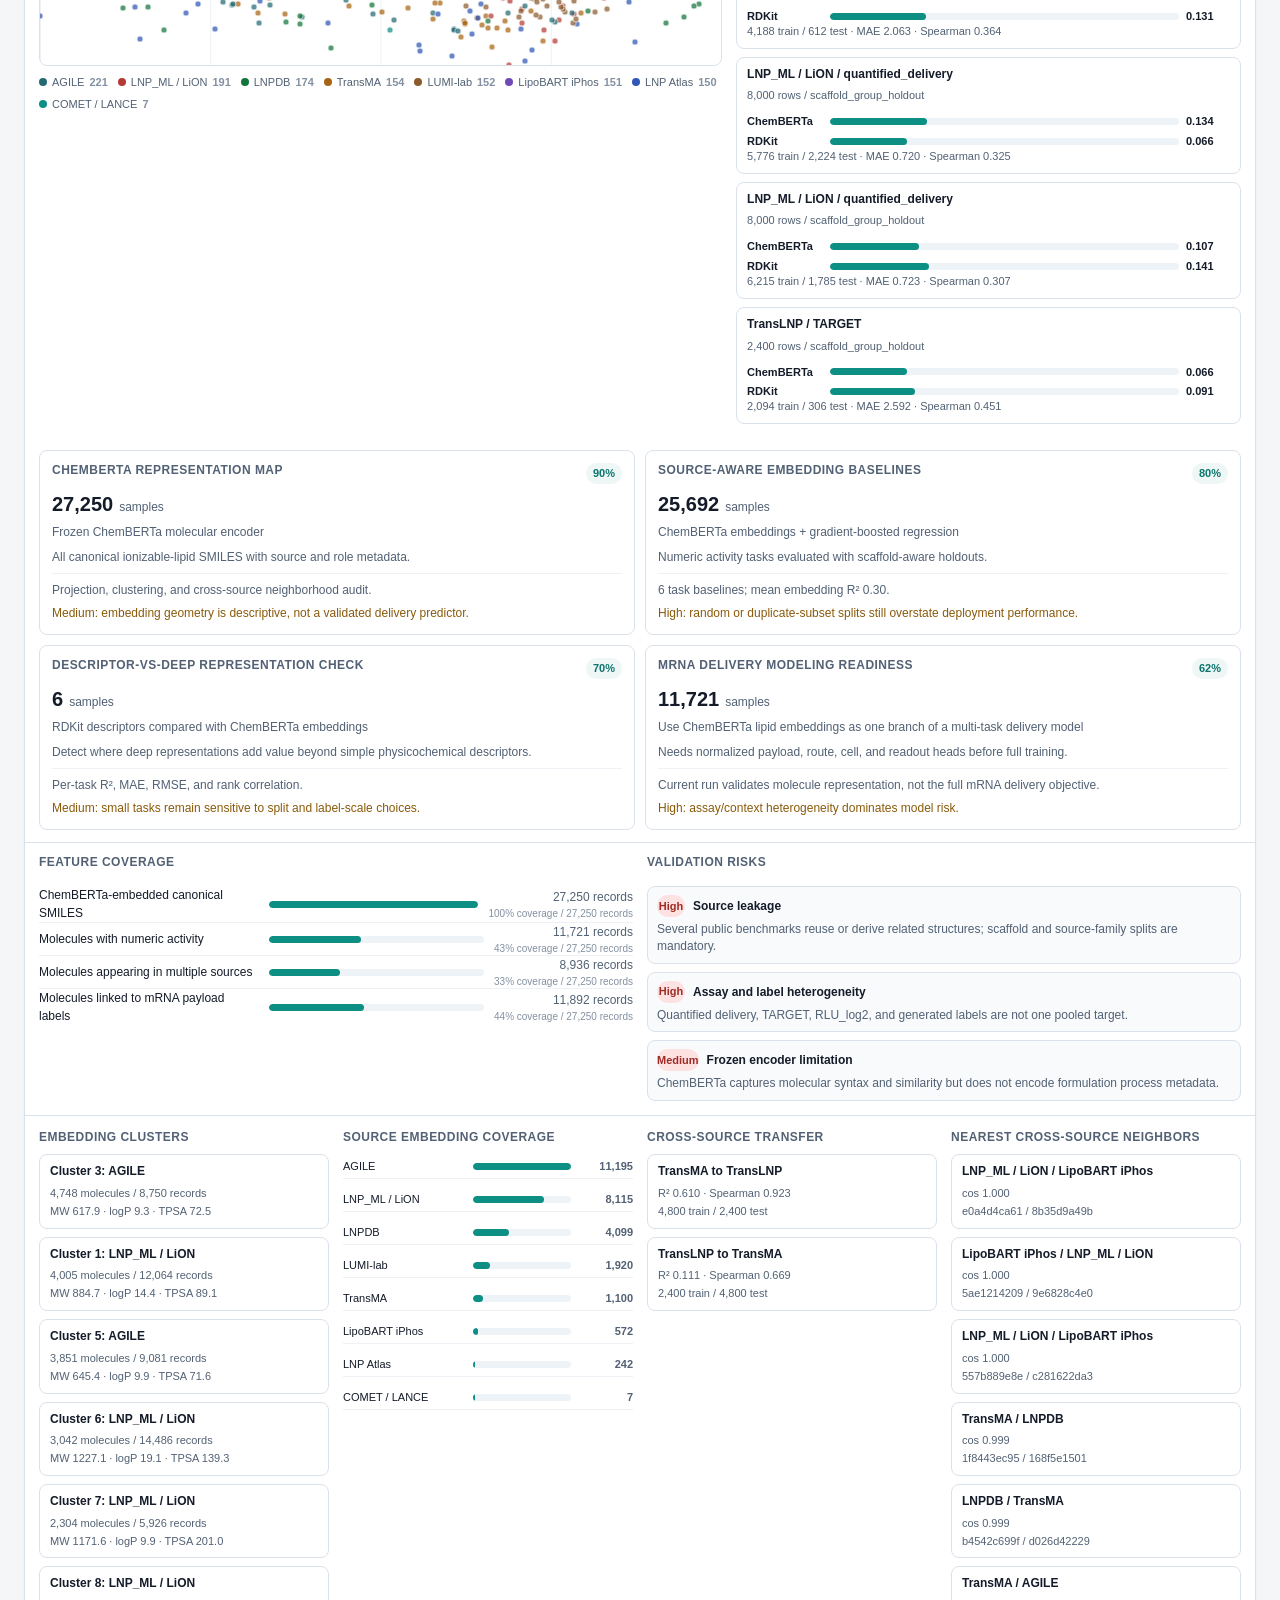
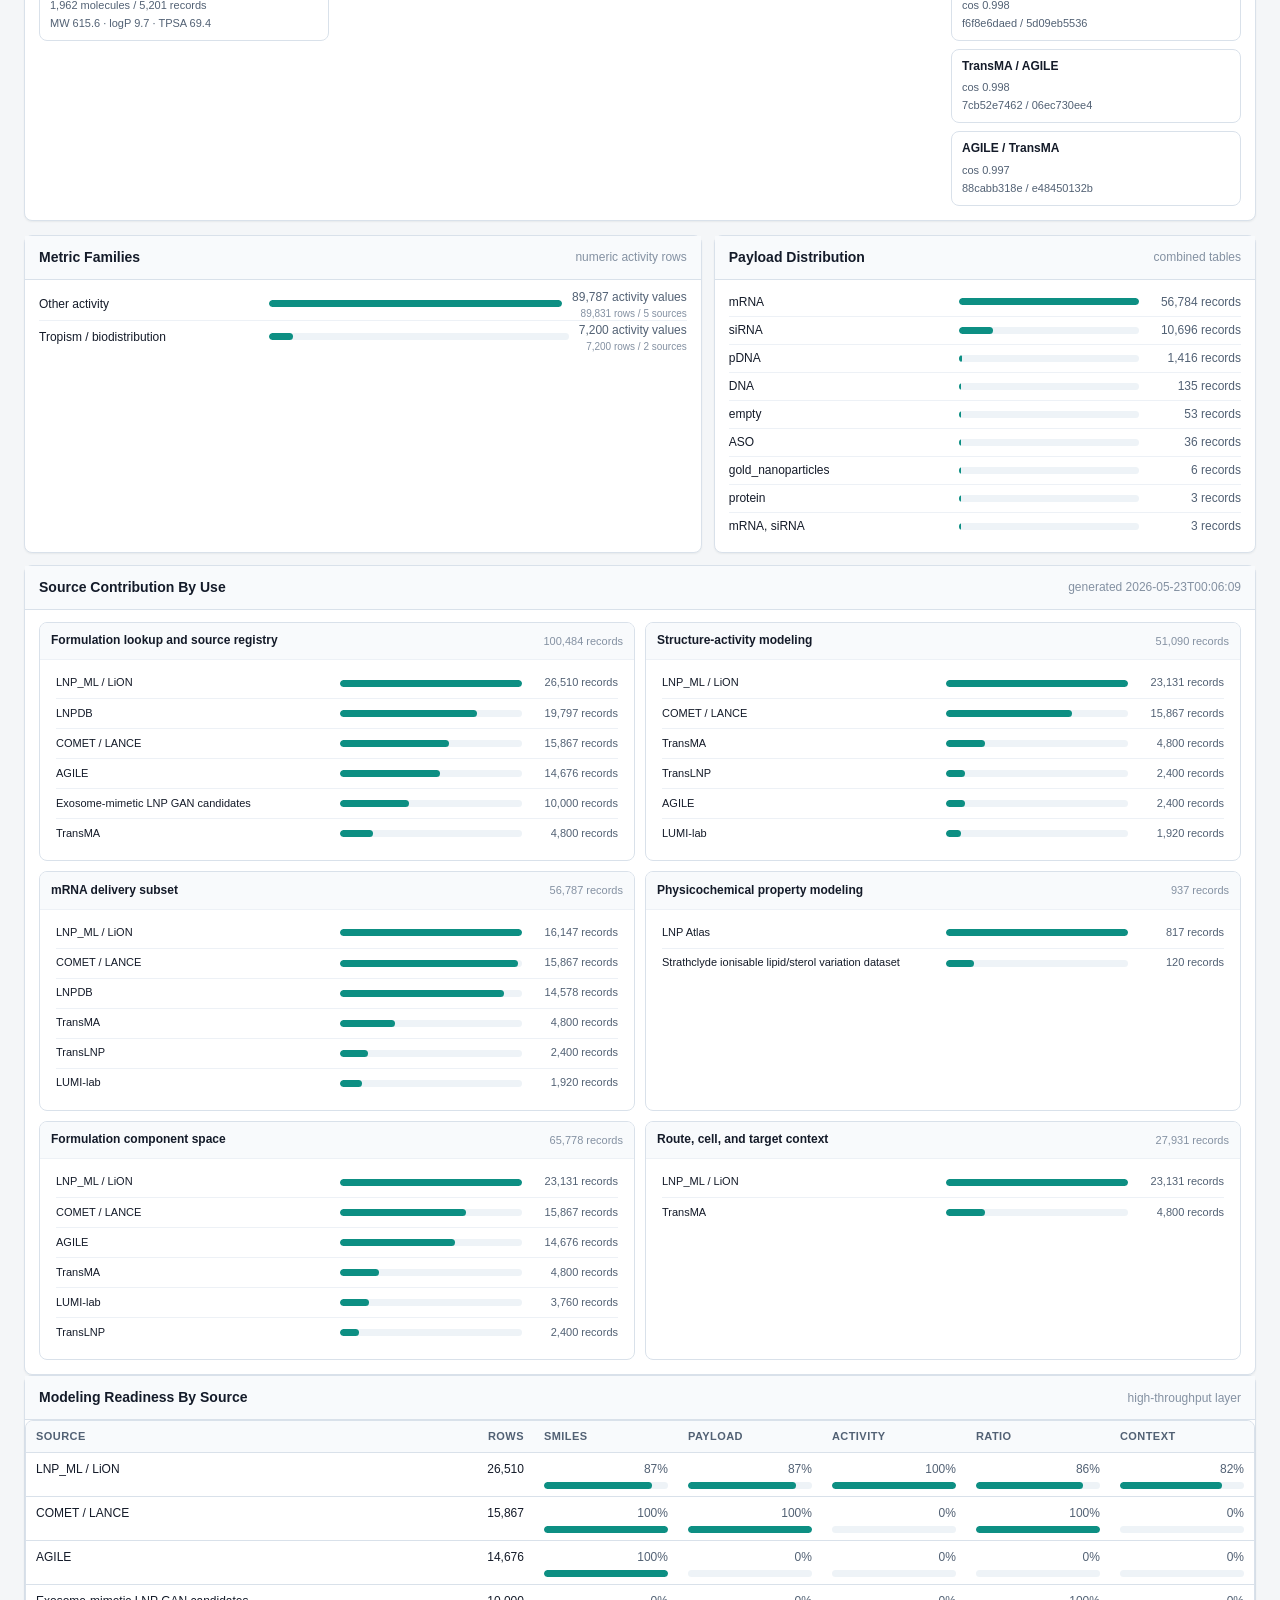
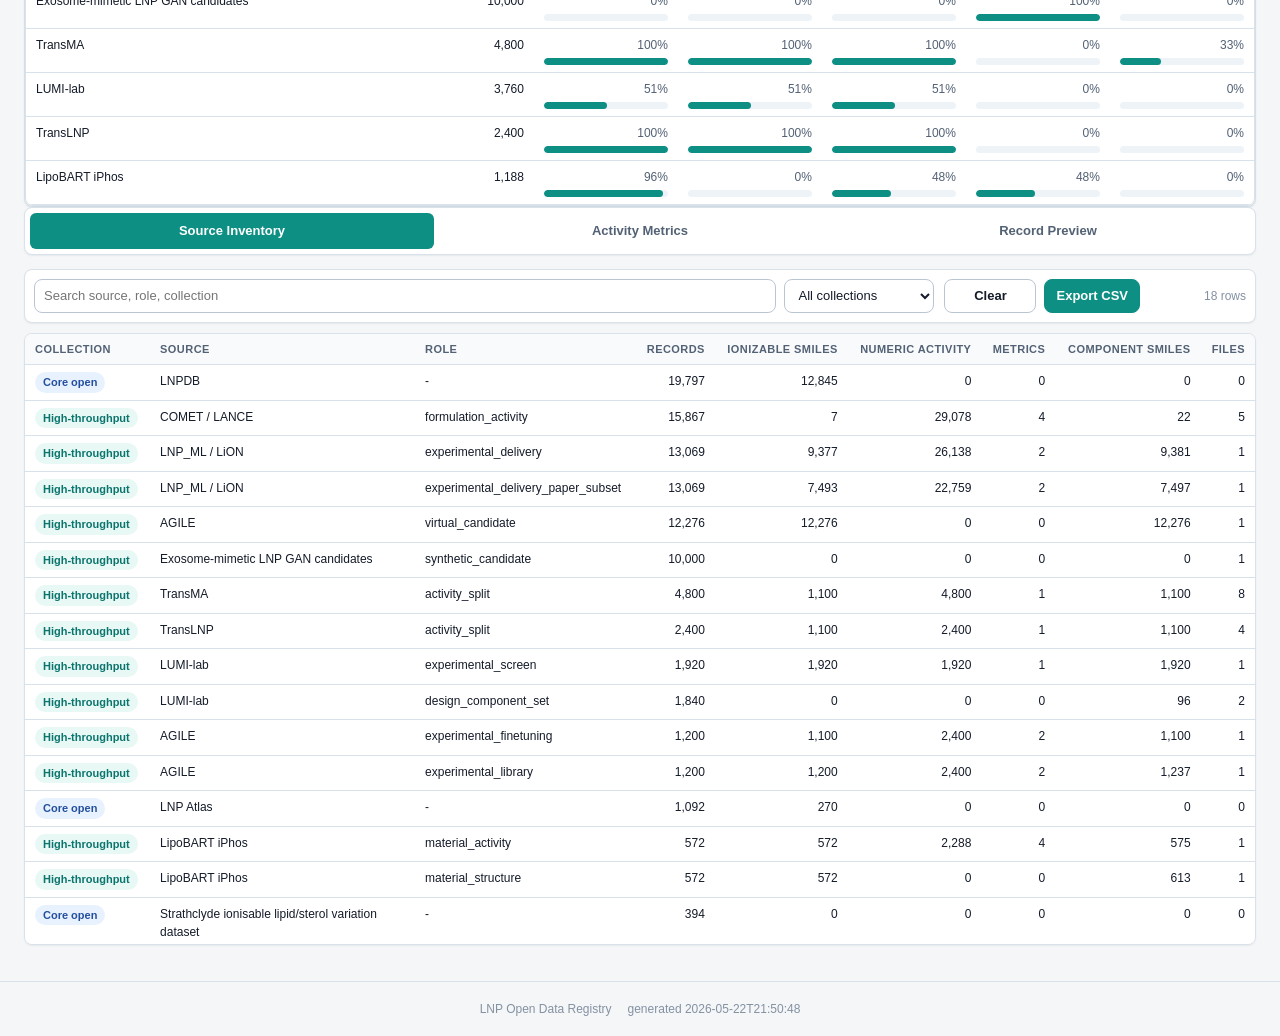
==== commit 2fc62f19: "Add ChemBERTa deep learning analysis dashboard" ====
--- a/index.html
+++ b/index.html
@@ -79,8 +79,26 @@
 
       <section class="panel dl-panel" id="deepLearningSection">
         <div class="panel-head">
-          <h2>Deep Learning Readiness</h2>
-          <span class="panel-meta">task framing, feature coverage, validation risk</span>
+          <h2>Deep Learning Analysis</h2>
+          <span class="panel-meta">ChemBERTa weights, embedding map, supervised baselines</span>
+        </div>
+        <div class="dl-run-grid" id="dlRunGrid"></div>
+        <div class="dl-visual-grid">
+          <section>
+            <div class="dl-section-head">
+              <h3>Representation Map</h3>
+              <span id="dlProjectionMeta">-</span>
+            </div>
+            <div class="embedding-plot" id="dlEmbeddingPlot"></div>
+            <div class="embedding-legend" id="dlEmbeddingLegend"></div>
+          </section>
+          <section>
+            <div class="dl-section-head">
+              <h3>Task Baselines</h3>
+              <span>ChemBERTa vs RDKit</span>
+            </div>
+            <div class="dl-benchmark-list" id="dlBenchmarkList"></div>
+          </section>
         </div>
         <div class="dl-grid" id="dlTaskGrid"></div>
         <div class="dl-bottom">
@@ -91,6 +109,24 @@
           <section>
             <h3>Validation Risks</h3>
             <div class="dl-risk-list" id="dlRiskList"></div>
+          </section>
+        </div>
+        <div class="dl-extra-grid">
+          <section>
+            <h3>Embedding Clusters</h3>
+            <div class="dl-cluster-list" id="dlClusterList"></div>
+          </section>
+          <section>
+            <h3>Source Embedding Coverage</h3>
+            <div class="dl-source-list" id="dlSourceEmbeddingList"></div>
+          </section>
+          <section>
+            <h3>Cross-source Transfer</h3>
+            <div class="dl-transfer-list" id="dlTransferList"></div>
+          </section>
+          <section>
+            <h3>Nearest Cross-source Neighbors</h3>
+            <div class="dl-neighbor-list" id="dlNeighborList"></div>
           </section>
         </div>
       </section>
--- a/styles.css
+++ b/styles.css
@@ -515,6 +515,141 @@
   overflow: hidden;
 }
 
+.dl-run-grid {
+  display: grid;
+  grid-template-columns: repeat(4, minmax(0, 1fr));
+  gap: 10px;
+  padding: 12px 14px;
+}
+
+.dl-run-card {
+  min-width: 0;
+  border: 1px solid var(--border);
+  border-radius: var(--radius);
+  background: #ffffff;
+  padding: 10px 11px;
+}
+
+.dl-run-card span {
+  display: block;
+  color: var(--dim);
+  font-size: 11px;
+  font-weight: 800;
+  text-transform: uppercase;
+  letter-spacing: 0.04em;
+}
+
+.dl-run-card strong {
+  display: block;
+  margin-top: 4px;
+  color: var(--text);
+  font-size: 18px;
+  line-height: 1.15;
+  overflow-wrap: anywhere;
+}
+
+.dl-run-card p {
+  margin-top: 5px;
+  color: var(--muted);
+  font-size: 12px;
+  line-height: 1.35;
+  overflow-wrap: anywhere;
+}
+
+.dl-visual-grid {
+  display: grid;
+  grid-template-columns: minmax(0, 1.15fr) minmax(360px, 0.85fr);
+  gap: 14px;
+  border-top: 1px solid var(--border);
+  padding: 12px 14px 14px;
+}
+
+.dl-visual-grid section,
+.dl-extra-grid section {
+  min-width: 0;
+}
+
+.dl-section-head {
+  display: flex;
+  align-items: center;
+  justify-content: space-between;
+  gap: 10px;
+  margin-bottom: 8px;
+}
+
+.dl-section-head h3 {
+  margin-bottom: 0;
+}
+
+.dl-section-head span {
+  color: var(--dim);
+  font-size: 12px;
+  text-align: right;
+}
+
+.embedding-plot {
+  position: relative;
+  min-height: 330px;
+  aspect-ratio: 16 / 9;
+  border: 1px solid var(--border);
+  border-radius: var(--radius);
+  background:
+    linear-gradient(to right, rgba(217, 225, 234, 0.45) 1px, transparent 1px),
+    linear-gradient(to bottom, rgba(217, 225, 234, 0.45) 1px, transparent 1px),
+    #ffffff;
+  background-size: 25% 25%;
+  overflow: hidden;
+}
+
+.embedding-point {
+  position: absolute;
+  left: var(--x);
+  bottom: var(--y);
+  width: 7px;
+  height: 7px;
+  padding: 0;
+  border: 1px solid rgba(255, 255, 255, 0.8);
+  border-radius: 999px;
+  background: var(--point);
+  cursor: default;
+  transform: translate(-50%, 50%);
+  opacity: 0.72;
+}
+
+.embedding-point:hover {
+  z-index: 2;
+  opacity: 1;
+  transform: translate(-50%, 50%) scale(1.8);
+}
+
+.embedding-legend {
+  display: flex;
+  flex-wrap: wrap;
+  gap: 6px 10px;
+  margin-top: 8px;
+}
+
+.embedding-legend span {
+  display: inline-flex;
+  align-items: center;
+  gap: 5px;
+  color: var(--muted);
+  font-size: 11px;
+  min-width: 0;
+}
+
+.embedding-legend i {
+  width: 8px;
+  height: 8px;
+  border-radius: 999px;
+  flex: 0 0 auto;
+}
+
+.embedding-legend b {
+  color: var(--dim);
+  font-weight: 700;
+}
+
 .dl-grid {
   display: grid;
   grid-template-columns: repeat(2, minmax(0, 1fr));
@@ -654,6 +789,110 @@
   font-size: 12px;
   line-height: 1.4;
   overflow-wrap: anywhere;
+}
+
+.dl-benchmark-list,
+.dl-cluster-list,
+.dl-source-list,
+.dl-transfer-list,
+.dl-neighbor-list {
+  display: grid;
+  gap: 8px;
+}
+
+.dl-benchmark-row,
+.dl-compact-row {
+  min-width: 0;
+  border: 1px solid var(--border);
+  border-radius: var(--radius);
+  background: #ffffff;
+  padding: 9px 10px;
+}
+
+.dl-benchmark-row strong,
+.dl-compact-row strong {
+  display: block;
+  color: var(--text);
+  font-size: 12px;
+  line-height: 1.3;
+  overflow-wrap: anywhere;
+}
+
+.dl-benchmark-row span,
+.dl-compact-row span,
+.dl-benchmark-row p,
+.dl-compact-row p {
+  color: var(--muted);
+  font-size: 11px;
+  line-height: 1.35;
+  overflow-wrap: anywhere;
+}
+
+.benchmark-bars {
+  display: grid;
+  gap: 5px;
+  margin-top: 8px;
+}
+
+.benchmark-bars span {
+  display: grid;
+  grid-template-columns: 76px minmax(70px, 1fr) 44px;
+  gap: 7px;
+  align-items: center;
+}
+
+.benchmark-bars b {
+  color: var(--text);
+  font-size: 11px;
+  font-weight: 800;
+  font-variant-numeric: tabular-nums;
+}
+
+.benchmark-bars i,
+.dl-source-row i {
+  display: block;
+  height: 7px;
+  border-radius: 999px;
+  background: var(--bg-subtle);
+  overflow: hidden;
+}
+
+.benchmark-bars em,
+.dl-source-row em {
+  display: block;
+  height: 100%;
+  border-radius: inherit;
+  background: var(--teal);
+}
+
+.dl-extra-grid {
+  display: grid;
+  grid-template-columns: repeat(4, minmax(0, 1fr));
+  gap: 14px;
+  border-top: 1px solid var(--border);
+  padding: 12px 14px 14px;
+}
+
+.dl-source-row {
+  display: grid;
+  grid-template-columns: minmax(0, 1fr) minmax(70px, 0.8fr) 54px;
+  align-items: center;
+  gap: 8px;
+  min-width: 0;
+  min-height: 25px;
+  border-bottom: 1px solid #edf1f6;
+  font-size: 11px;
+}
+
+.dl-source-row span {
+  color: var(--text);
+  overflow-wrap: anywhere;
+}
+
+.dl-source-row b {
+  color: var(--muted);
+  font-variant-numeric: tabular-nums;
+  text-align: right;
 }
 
 .insight-grid {
@@ -1352,9 +1591,16 @@
   .activity-layout,
   .usage-grid,
   .use-source-matrix,
+  .dl-run-grid,
+  .dl-visual-grid,
   .dl-grid,
-  .dl-bottom {
+  .dl-bottom,
+  .dl-extra-grid {
     grid-template-columns: 1fr;
+  }
+
+  .embedding-plot {
+    min-height: 300px;
   }
 }
 
@@ -1462,8 +1708,11 @@
   .insight-grid,
   .usage-grid,
   .use-source-matrix,
+  .dl-run-grid,
+  .dl-visual-grid,
   .dl-grid,
   .dl-bottom,
+  .dl-extra-grid,
   .layout-two,
   .panel,
   .stat-card,
@@ -1566,6 +1815,21 @@
     gap: 4px;
   }
 
+  .embedding-plot {
+    min-height: 260px;
+    aspect-ratio: 1 / 1;
+  }
+
+  .benchmark-bars span,
+  .dl-source-row {
+    grid-template-columns: 1fr;
+    gap: 4px;
+  }
+
+  .dl-source-row b {
+    text-align: left;
+  }
+
   .panel-head {
     align-items: flex-start;
     flex-direction: column;
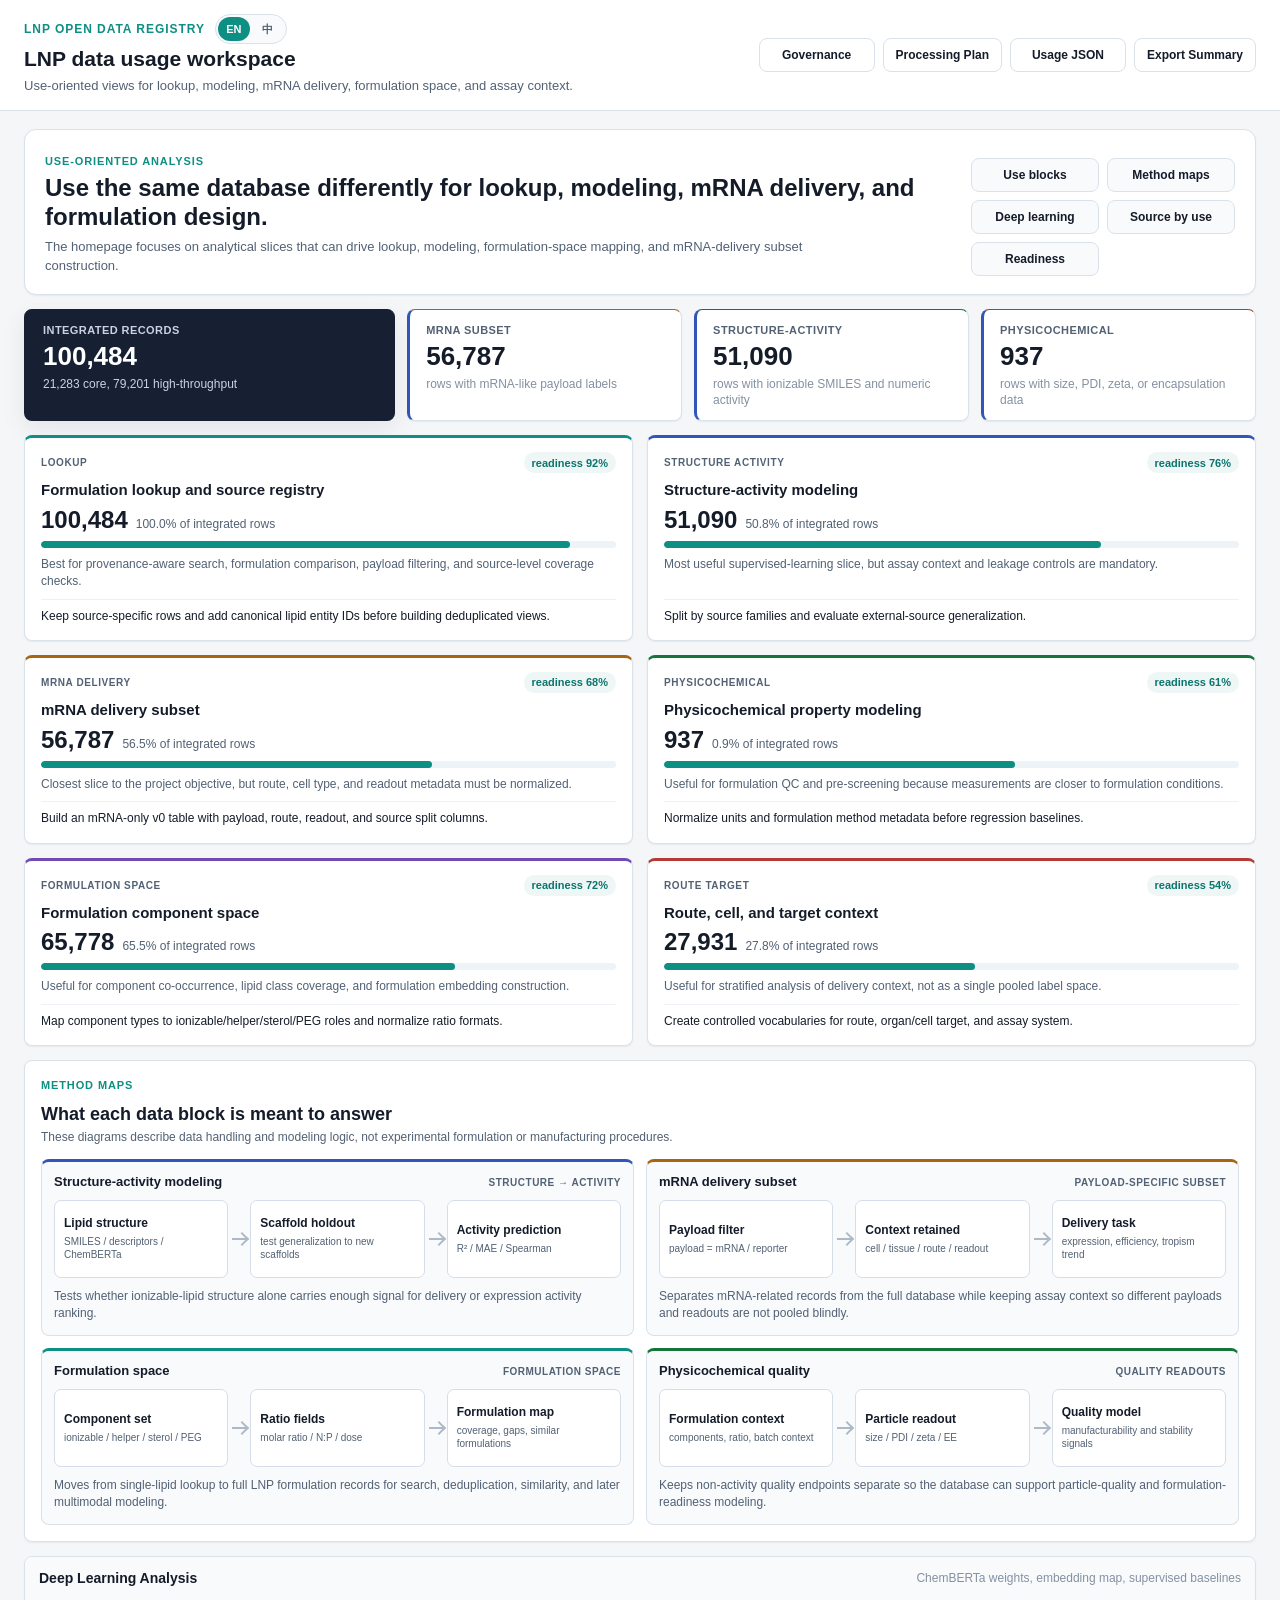
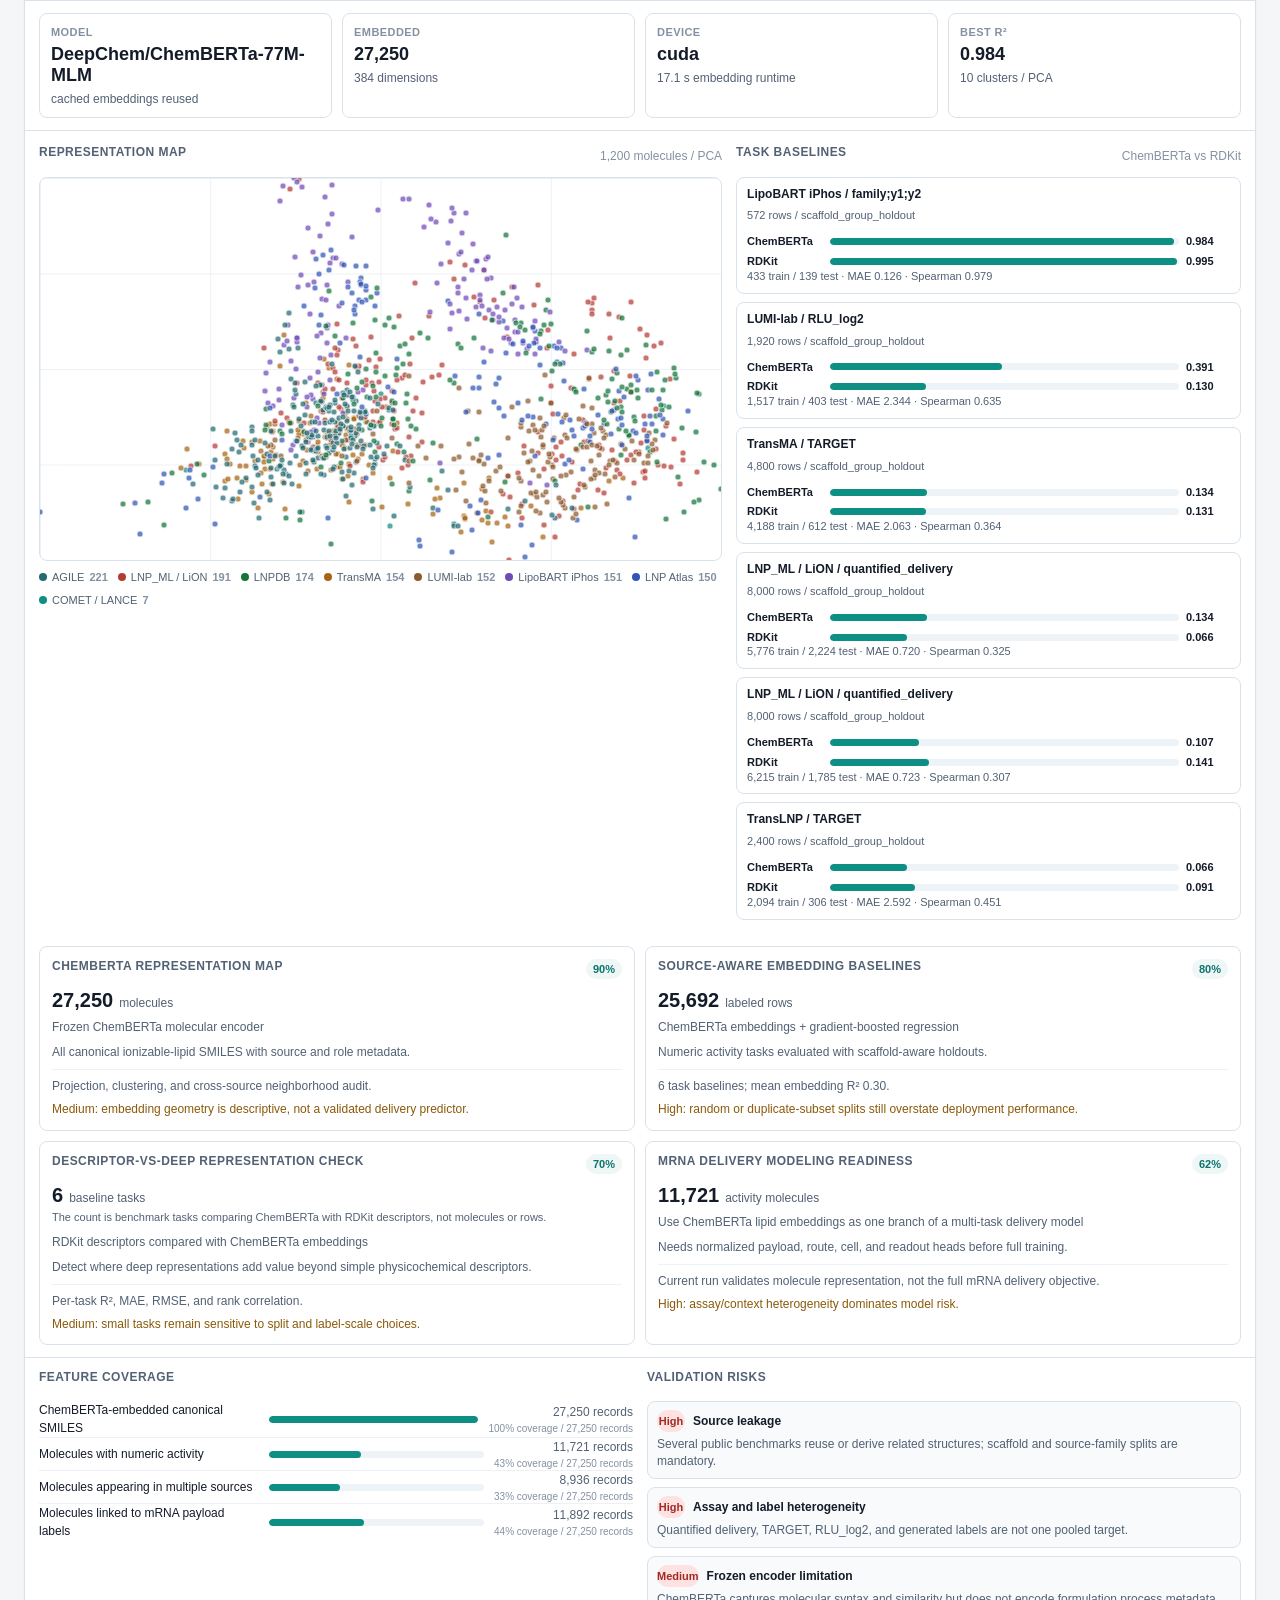
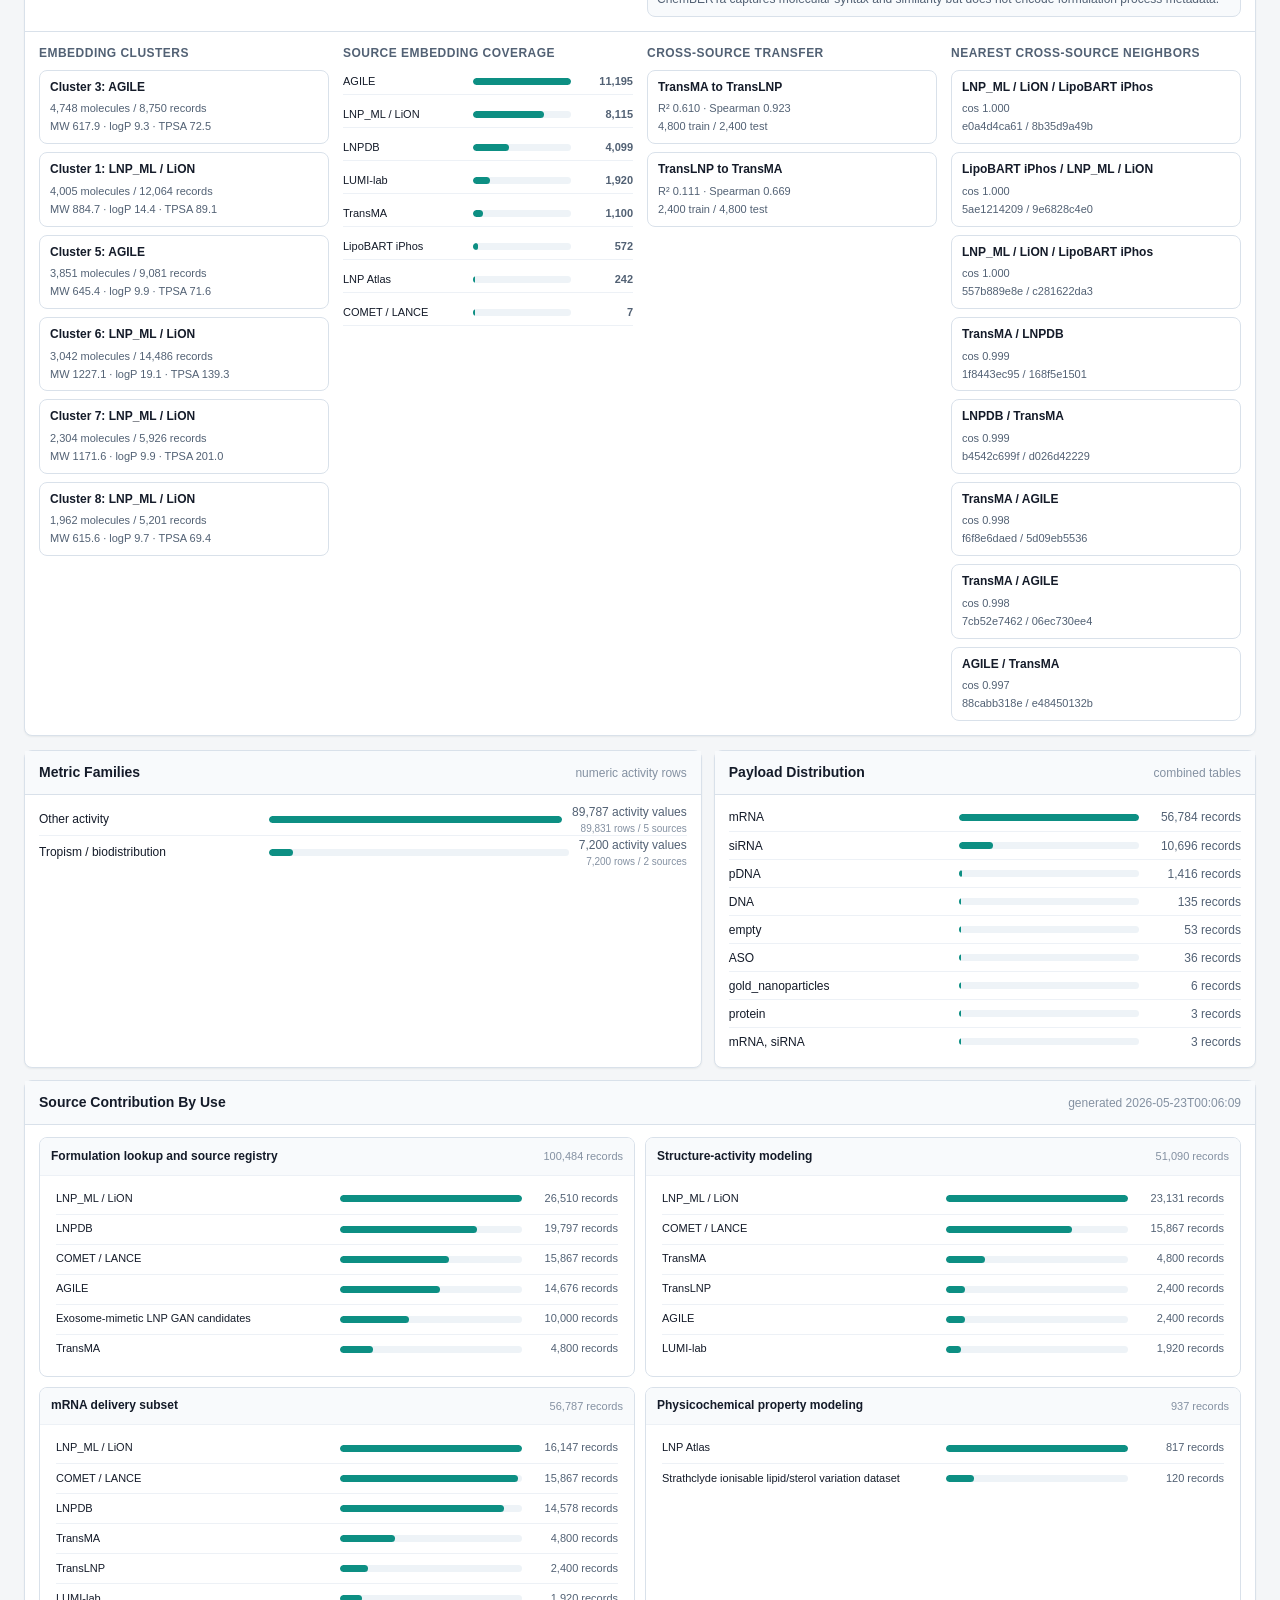
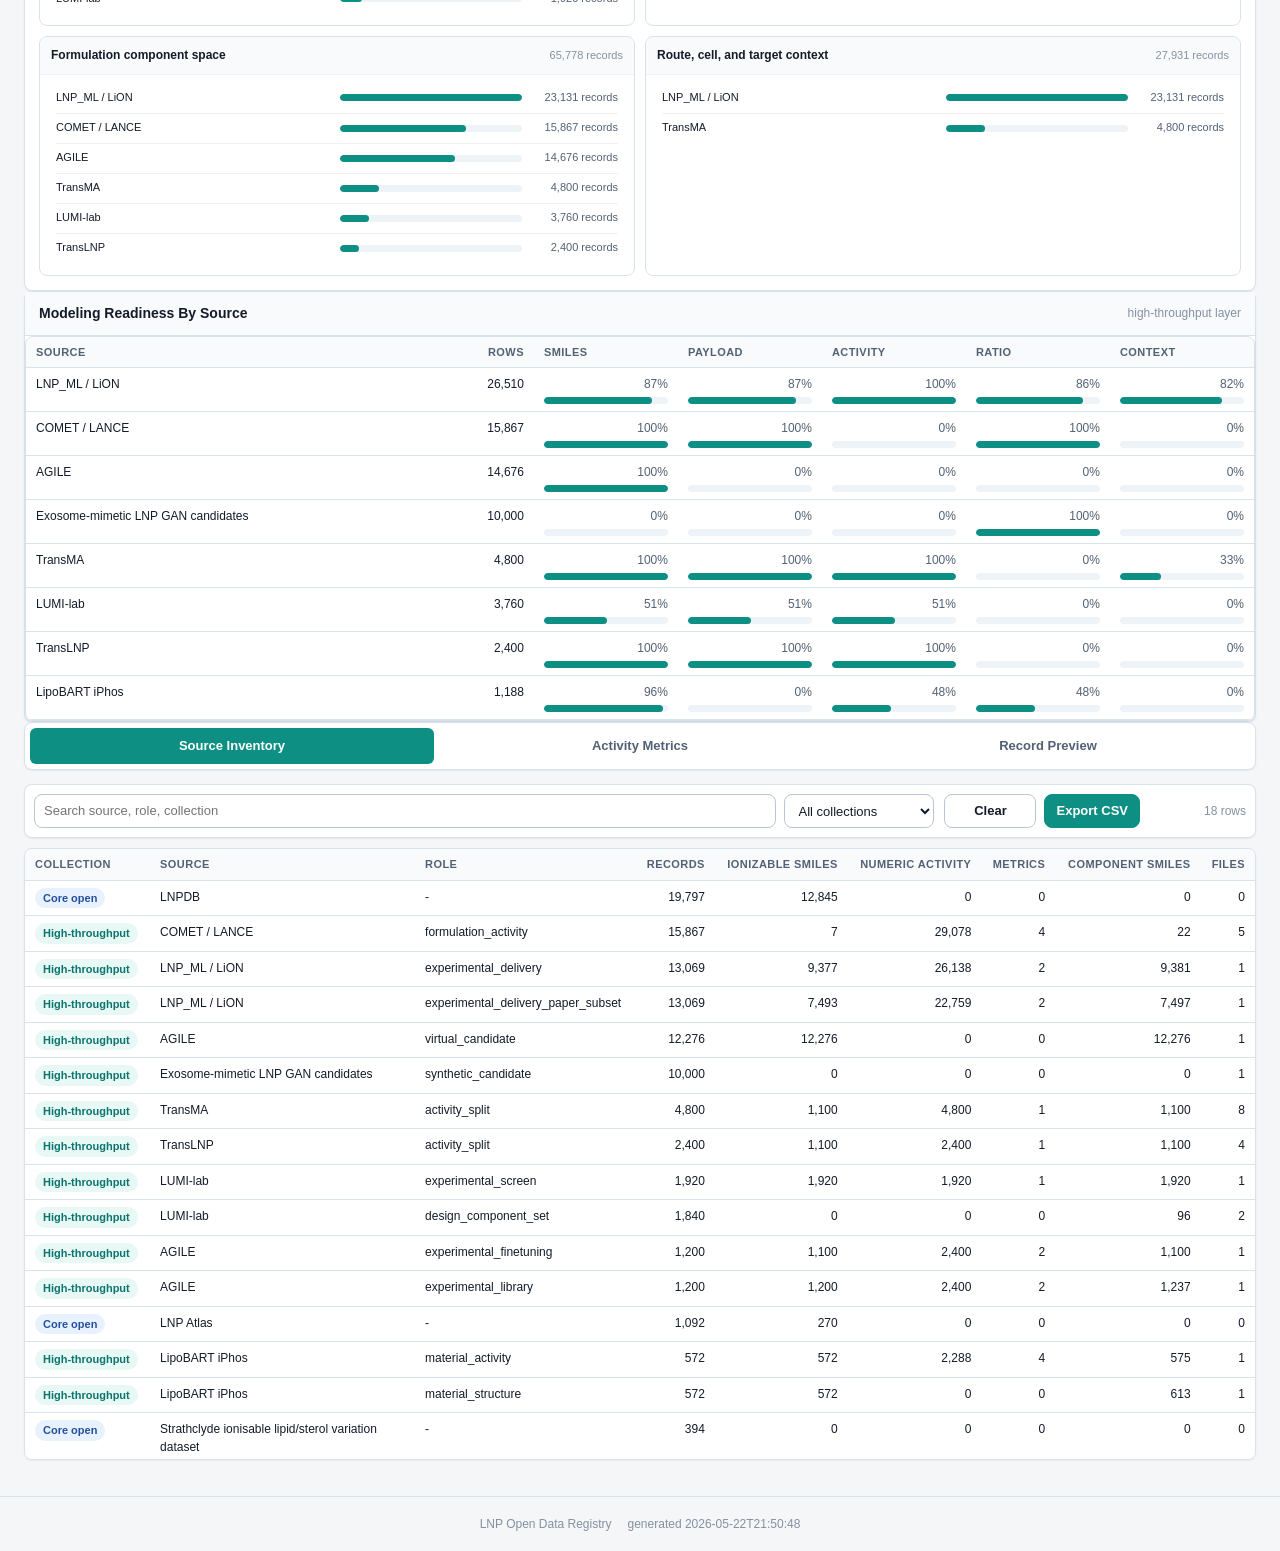
==== commit 440f9fdd: "Add method maps for LNP data workflows" ====
--- a/index.html
+++ b/index.html
@@ -46,6 +46,7 @@
         </div>
         <nav class="section-nav" aria-label="Dashboard sections">
           <a href="#usageBlockGrid">Use blocks</a>
+          <a href="#methodMaps">Method maps</a>
           <a href="#deepLearningSection">Deep learning</a>
           <a href="#useSourceMatrix">Source by use</a>
           <a href="#readinessSection">Readiness</a>
@@ -76,6 +77,111 @@
       </section>
 
       <section class="usage-grid" id="usageBlockGrid" aria-label="Data use blocks"></section>
+
+      <section class="method-section" id="methodMaps" aria-label="Method maps">
+        <div class="method-head">
+          <span class="kicker">Method maps</span>
+          <h2>What each data block is meant to answer</h2>
+          <p>These diagrams describe data handling and modeling logic, not experimental formulation or manufacturing procedures.</p>
+        </div>
+        <div class="method-grid">
+          <article class="method-card structure">
+            <div class="method-title">
+              <span>Structure-activity modeling</span>
+              <b>Structure → Activity</b>
+            </div>
+            <div class="flow-diagram">
+              <div class="flow-node molecule">
+                <strong>Lipid structure</strong>
+                <span>SMILES / descriptors / ChemBERTa</span>
+              </div>
+              <div class="flow-arrow" aria-hidden="true"></div>
+              <div class="flow-node split">
+                <strong>Scaffold holdout</strong>
+                <span>test generalization to new scaffolds</span>
+              </div>
+              <div class="flow-arrow" aria-hidden="true"></div>
+              <div class="flow-node output">
+                <strong>Activity prediction</strong>
+                <span>R² / MAE / Spearman</span>
+              </div>
+            </div>
+            <p>Tests whether ionizable-lipid structure alone carries enough signal for delivery or expression activity ranking.</p>
+          </article>
+
+          <article class="method-card mrna">
+            <div class="method-title">
+              <span>mRNA delivery subset</span>
+              <b>Payload-specific subset</b>
+            </div>
+            <div class="flow-diagram">
+              <div class="flow-node filter">
+                <strong>Payload filter</strong>
+                <span>payload = mRNA / reporter</span>
+              </div>
+              <div class="flow-arrow" aria-hidden="true"></div>
+              <div class="flow-node context">
+                <strong>Context retained</strong>
+                <span>cell / tissue / route / readout</span>
+              </div>
+              <div class="flow-arrow" aria-hidden="true"></div>
+              <div class="flow-node output">
+                <strong>Delivery task</strong>
+                <span>expression, efficiency, tropism trend</span>
+              </div>
+            </div>
+            <p>Separates mRNA-related records from the full database while keeping assay context so different payloads and readouts are not pooled blindly.</p>
+          </article>
+
+          <article class="method-card formulation">
+            <div class="method-title">
+              <span>Formulation space</span>
+              <b>Formulation space</b>
+            </div>
+            <div class="flow-diagram">
+              <div class="flow-node components">
+                <strong>Component set</strong>
+                <span>ionizable / helper / sterol / PEG</span>
+              </div>
+              <div class="flow-arrow" aria-hidden="true"></div>
+              <div class="flow-node ratio">
+                <strong>Ratio fields</strong>
+                <span>molar ratio / N:P / dose</span>
+              </div>
+              <div class="flow-arrow" aria-hidden="true"></div>
+              <div class="flow-node map">
+                <strong>Formulation map</strong>
+                <span>coverage, gaps, similar formulations</span>
+              </div>
+            </div>
+            <p>Moves from single-lipid lookup to full LNP formulation records for search, deduplication, similarity, and later multimodal modeling.</p>
+          </article>
+
+          <article class="method-card quality">
+            <div class="method-title">
+              <span>Physicochemical quality</span>
+              <b>Quality readouts</b>
+            </div>
+            <div class="flow-diagram">
+              <div class="flow-node process">
+                <strong>Formulation context</strong>
+                <span>components, ratio, batch context</span>
+              </div>
+              <div class="flow-arrow" aria-hidden="true"></div>
+              <div class="flow-node measure">
+                <strong>Particle readout</strong>
+                <span>size / PDI / zeta / EE</span>
+              </div>
+              <div class="flow-arrow" aria-hidden="true"></div>
+              <div class="flow-node output">
+                <strong>Quality model</strong>
+                <span>manufacturability and stability signals</span>
+              </div>
+            </div>
+            <p>Keeps non-activity quality endpoints separate so the database can support particle-quality and formulation-readiness modeling.</p>
+          </article>
+        </div>
+      </section>
 
       <section class="panel dl-panel" id="deepLearningSection">
         <div class="panel-head">
--- a/styles.css
+++ b/styles.css
@@ -420,6 +420,161 @@
   border-top-color: var(--red);
 }
 
+.method-section {
+  background: #ffffff;
+  border: 1px solid var(--border);
+  border-radius: var(--radius);
+  box-shadow: var(--shadow);
+  padding: 16px;
+  margin-bottom: 14px;
+  min-width: 0;
+}
+
+.method-head {
+  display: grid;
+  gap: 4px;
+  margin-bottom: 12px;
+}
+
+.method-head h2 {
+  color: var(--text);
+  font-size: 18px;
+  line-height: 1.25;
+  overflow-wrap: anywhere;
+}
+
+.method-head p {
+  color: var(--muted);
+  font-size: 12px;
+  line-height: 1.45;
+  overflow-wrap: anywhere;
+}
+
+.method-grid {
+  display: grid;
+  grid-template-columns: repeat(2, minmax(0, 1fr));
+  gap: 12px;
+}
+
+.method-card {
+  min-width: 0;
+  border: 1px solid var(--border);
+  border-top: 3px solid var(--blue);
+  border-radius: var(--radius);
+  background: var(--bg-muted);
+  padding: 12px;
+}
+
+.method-card.structure {
+  border-top-color: var(--blue);
+}
+
+.method-card.mrna {
+  border-top-color: var(--amber);
+}
+
+.method-card.formulation {
+  border-top-color: var(--teal);
+}
+
+.method-card.quality {
+  border-top-color: var(--green);
+}
+
+.method-title {
+  display: flex;
+  align-items: baseline;
+  justify-content: space-between;
+  gap: 10px;
+  margin-bottom: 10px;
+  min-width: 0;
+}
+
+.method-title span {
+  color: var(--text);
+  font-size: 13px;
+  font-weight: 800;
+  line-height: 1.25;
+  overflow-wrap: anywhere;
+}
+
+.method-title b {
+  color: var(--muted);
+  font-size: 10px;
+  font-weight: 800;
+  letter-spacing: 0.05em;
+  text-transform: uppercase;
+  white-space: nowrap;
+}
+
+.flow-diagram {
+  display: grid;
+  grid-template-columns: minmax(0, 1fr) 22px minmax(0, 1fr) 22px minmax(0, 1fr);
+  align-items: stretch;
+}
+
+.flow-node {
+  display: grid;
+  align-content: center;
+  gap: 4px;
+  min-width: 0;
+  min-height: 78px;
+  border: 1px solid #d5dee8;
+  border-radius: 7px;
+  background: #ffffff;
+  padding: 9px;
+}
+
+.flow-node strong {
+  color: var(--text);
+  font-size: 12px;
+  line-height: 1.25;
+  overflow-wrap: anywhere;
+}
+
+.flow-node span {
+  color: var(--muted);
+  font-size: 10px;
+  line-height: 1.35;
+  overflow-wrap: anywhere;
+}
+
+.flow-arrow {
+  position: relative;
+  min-height: 78px;
+}
+
+.flow-arrow::before {
+  content: "";
+  position: absolute;
+  top: 50%;
+  left: 4px;
+  right: 4px;
+  height: 2px;
+  background: #aeb9c7;
+  transform: translateY(-50%);
+}
+
+.flow-arrow::after {
+  content: "";
+  position: absolute;
+  top: 50%;
+  right: 3px;
+  width: 8px;
+  height: 8px;
+  border-top: 2px solid #aeb9c7;
+  border-right: 2px solid #aeb9c7;
+  transform: translateY(-50%) rotate(45deg);
+}
+
+.method-card p {
+  margin-top: 10px;
+  color: var(--muted);
+  font-size: 12px;
+  line-height: 1.45;
+  overflow-wrap: anywhere;
+}
+
 .usage-card-head,
 .matrix-card-head {
   display: grid;
@@ -707,6 +862,7 @@
 }
 
 .dl-task-meta span,
+.dl-task-clarifier,
 .dl-task p,
 .dl-validation,
 .dl-risk {
@@ -714,6 +870,13 @@
   font-size: 12px;
   line-height: 1.4;
   overflow-wrap: anywhere;
+}
+
+.dl-task-clarifier {
+  display: block;
+  margin-top: 4px;
+  font-size: 11px;
+  line-height: 1.45;
 }
 
 .dl-task p {
@@ -815,6 +978,15 @@
   color: var(--text);
   font-size: 12px;
   line-height: 1.3;
+  overflow-wrap: anywhere;
+}
+
+.dl-benchmark-note {
+  display: block;
+  margin-top: 3px;
+  color: var(--muted);
+  font-size: 10px;
+  line-height: 1.45;
   overflow-wrap: anywhere;
 }
 
@@ -1590,6 +1762,7 @@
   .layout-two,
   .activity-layout,
   .usage-grid,
+  .method-grid,
   .use-source-matrix,
   .dl-run-grid,
   .dl-visual-grid,
@@ -1707,6 +1880,7 @@
   .stats-grid,
   .insight-grid,
   .usage-grid,
+  .method-grid,
   .use-source-matrix,
   .dl-run-grid,
   .dl-visual-grid,
@@ -1718,6 +1892,8 @@
   .stat-card,
   .insight-card,
   .usage-card,
+  .method-section,
+  .method-card,
   .tabs,
   .toolbar,
   .table-wrap {
@@ -1800,6 +1976,50 @@
     min-height: 0;
   }
 
+  .method-section {
+    padding: 14px;
+  }
+
+  .method-title {
+    display: grid;
+    gap: 3px;
+  }
+
+  .method-title b {
+    white-space: normal;
+  }
+
+  .flow-diagram {
+    grid-template-columns: 1fr;
+    gap: 8px;
+  }
+
+  .flow-node {
+    min-height: 0;
+  }
+
+  .flow-arrow {
+    min-height: 18px;
+  }
+
+  .flow-arrow::before {
+    top: 3px;
+    bottom: 3px;
+    left: 50%;
+    right: auto;
+    width: 2px;
+    height: auto;
+    transform: translateX(-50%);
+  }
+
+  .flow-arrow::after {
+    top: auto;
+    right: auto;
+    bottom: 2px;
+    left: 50%;
+    transform: translateX(-50%) rotate(135deg);
+  }
+
   .usage-card-head,
   .matrix-card-head {
     grid-template-columns: 1fr;
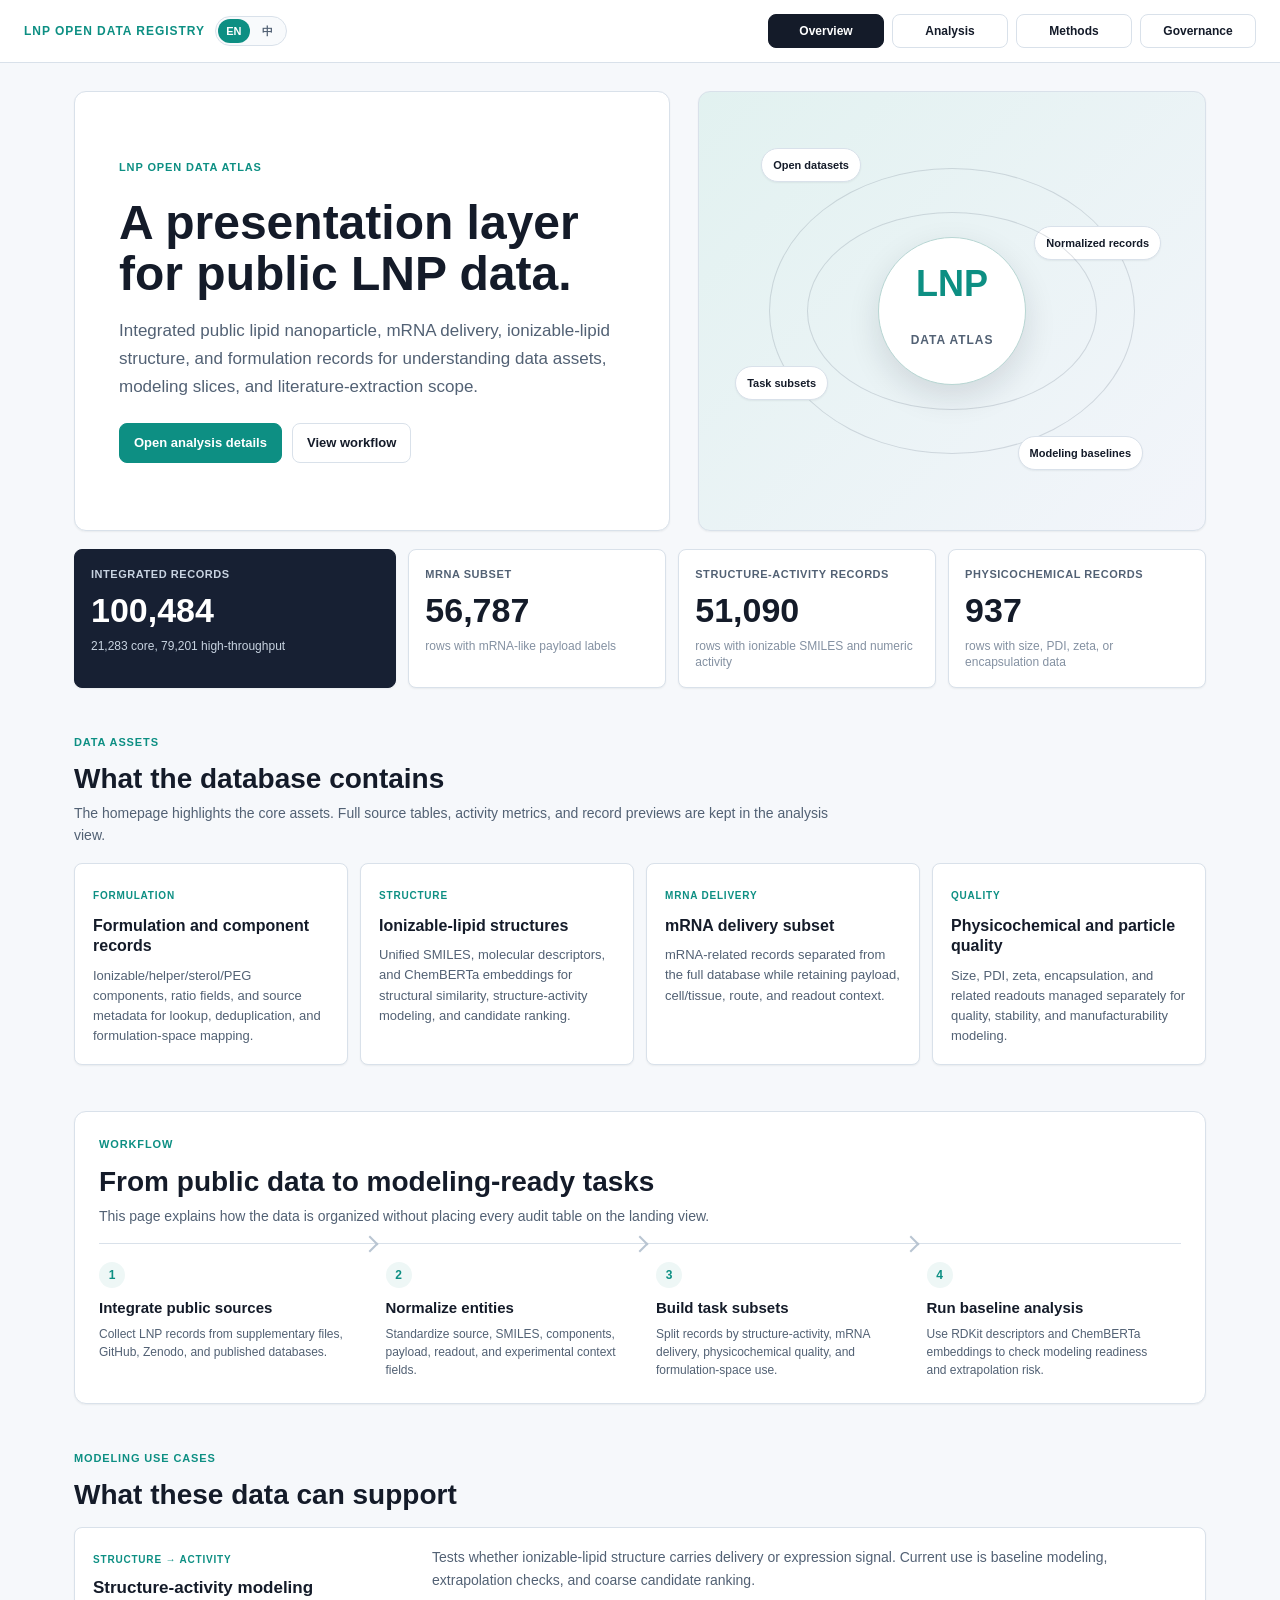
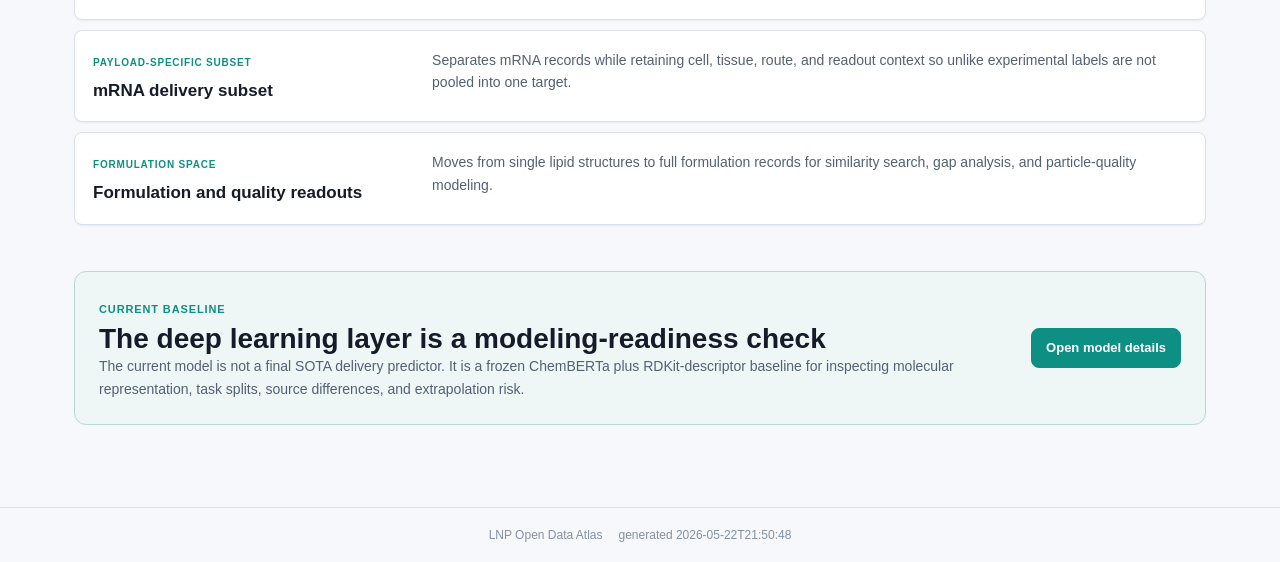
==== commit c63b5bae: "Restructure site into overview and analysis pages" ====
--- a/index.html
+++ b/index.html
@@ -3,11 +3,11 @@
 <head>
   <meta charset="UTF-8">
   <meta name="viewport" content="width=device-width, initial-scale=1.0">
-  <title>LNP Data Usage Workspace</title>
+  <title>LNP Open Data Atlas</title>
   <link rel="stylesheet" href="styles.css">
 </head>
-<body>
-  <header class="site-header">
+<body class="story-page">
+  <header class="site-header story-header">
     <div class="header-inner">
       <div class="header-title">
         <div class="brand-row">
@@ -17,19 +17,17 @@
             <a class="language-option" href="zh.html">中</a>
           </nav>
         </div>
-        <h1>LNP data usage workspace</h1>
-        <p class="subtitle">Use-oriented views for lookup, modeling, mRNA delivery, formulation space, and assay context.</p>
       </div>
       <nav class="header-actions" aria-label="Site actions">
+        <a class="header-link active" href="index.html" aria-current="page">Overview</a>
+        <a class="header-link" href="analysis.html">Analysis</a>
+        <a class="header-link" href="processing.html">Methods</a>
         <a class="header-link" href="governance.html">Governance</a>
-        <a class="header-link" href="processing_zh.html">Processing Plan</a>
-        <a class="header-link" href="data/usage_analysis.json">Usage JSON</a>
-        <button class="header-link button-link" id="downloadSummaryBtn" type="button">Export Summary</button>
       </nav>
     </div>
   </header>
 
-  <main class="container">
+  <main class="container story-container">
     <div class="loading" id="loadingPanel">
       <div class="spinner"></div>
       <span>Loading LNP data assets</span>
@@ -38,390 +36,156 @@
     <div id="errorPanel" class="error-panel" hidden></div>
 
     <div id="mainContent" hidden>
-      <section class="dashboard-intro">
-        <div class="intro-copy">
-          <span class="kicker">Use-oriented analysis</span>
-          <h2>Use the same database differently for lookup, modeling, mRNA delivery, and formulation design.</h2>
-          <p>The homepage focuses on analytical slices that can drive lookup, modeling, formulation-space mapping, and mRNA-delivery subset construction.</p>
+      <section class="story-hero">
+        <div class="story-hero-copy">
+          <span class="kicker">LNP Open Data Atlas</span>
+          <h1>A presentation layer for public LNP data.</h1>
+          <p>Integrated public lipid nanoparticle, mRNA delivery, ionizable-lipid structure, and formulation records for understanding data assets, modeling slices, and literature-extraction scope.</p>
+          <div class="story-actions">
+            <a class="story-button primary" href="analysis.html">Open analysis details</a>
+            <a class="story-button" href="#workflowStory">View workflow</a>
+          </div>
         </div>
-        <nav class="section-nav" aria-label="Dashboard sections">
-          <a href="#usageBlockGrid">Use blocks</a>
-          <a href="#methodMaps">Method maps</a>
-          <a href="#deepLearningSection">Deep learning</a>
-          <a href="#useSourceMatrix">Source by use</a>
-          <a href="#readinessSection">Readiness</a>
-        </nav>
-      </section>
-
-      <section class="stats-grid" aria-label="Database counts">
-        <div class="stat-card primary">
-          <span class="stat-label">Integrated Records</span>
-          <strong class="stat-value" id="statCombined">-</strong>
-          <span class="stat-sub" id="statCoreHigh">-</span>
-        </div>
-        <div class="stat-card amber">
-          <span class="stat-label">mRNA Subset</span>
-          <strong class="stat-value" id="statMrna">-</strong>
-          <span class="stat-sub" id="statMrnaSub">-</span>
-        </div>
-        <div class="stat-card green">
-          <span class="stat-label">Structure-Activity</span>
-          <strong class="stat-value" id="statStructure">-</strong>
-          <span class="stat-sub" id="statStructureSub">-</span>
-        </div>
-        <div class="stat-card red">
-          <span class="stat-label">Physicochemical</span>
-          <strong class="stat-value" id="statPhyschem">-</strong>
-          <span class="stat-sub" id="statPhyschemSub">-</span>
+        <div class="story-hero-visual" aria-label="LNP data workflow">
+          <div class="atlas-orbit">
+            <span>Open datasets</span>
+            <span>Normalized records</span>
+            <span>Task subsets</span>
+            <span>Modeling baselines</span>
+          </div>
+          <div class="atlas-core">
+            <strong>LNP</strong>
+            <span>Data Atlas</span>
+          </div>
         </div>
       </section>
 
-      <section class="usage-grid" id="usageBlockGrid" aria-label="Data use blocks"></section>
+      <section class="story-metrics" aria-label="Database counts">
+        <article class="story-metric primary">
+          <span>Integrated records</span>
+          <strong id="statCombined">-</strong>
+          <small id="statCoreHigh">-</small>
+        </article>
+        <article class="story-metric">
+          <span>mRNA subset</span>
+          <strong id="statMrna">-</strong>
+          <small id="statMrnaSub">-</small>
+        </article>
+        <article class="story-metric">
+          <span>Structure-activity records</span>
+          <strong id="statStructure">-</strong>
+          <small id="statStructureSub">-</small>
+        </article>
+        <article class="story-metric">
+          <span>Physicochemical records</span>
+          <strong id="statPhyschem">-</strong>
+          <small id="statPhyschemSub">-</small>
+        </article>
+      </section>
 
-      <section class="method-section" id="methodMaps" aria-label="Method maps">
-        <div class="method-head">
-          <span class="kicker">Method maps</span>
-          <h2>What each data block is meant to answer</h2>
-          <p>These diagrams describe data handling and modeling logic, not experimental formulation or manufacturing procedures.</p>
+      <section class="story-section">
+        <div class="story-section-head">
+          <span class="kicker">Data assets</span>
+          <h2>What the database contains</h2>
+          <p>The homepage highlights the core assets. Full source tables, activity metrics, and record previews are kept in the analysis view.</p>
         </div>
-        <div class="method-grid">
-          <article class="method-card structure">
-            <div class="method-title">
-              <span>Structure-activity modeling</span>
-              <b>Structure → Activity</b>
-            </div>
-            <div class="flow-diagram">
-              <div class="flow-node molecule">
-                <strong>Lipid structure</strong>
-                <span>SMILES / descriptors / ChemBERTa</span>
-              </div>
-              <div class="flow-arrow" aria-hidden="true"></div>
-              <div class="flow-node split">
-                <strong>Scaffold holdout</strong>
-                <span>test generalization to new scaffolds</span>
-              </div>
-              <div class="flow-arrow" aria-hidden="true"></div>
-              <div class="flow-node output">
-                <strong>Activity prediction</strong>
-                <span>R² / MAE / Spearman</span>
-              </div>
-            </div>
-            <p>Tests whether ionizable-lipid structure alone carries enough signal for delivery or expression activity ranking.</p>
+        <div class="story-card-grid">
+          <article class="story-card">
+            <span class="story-card-tag">Formulation</span>
+            <h3>Formulation and component records</h3>
+            <p>Ionizable/helper/sterol/PEG components, ratio fields, and source metadata for lookup, deduplication, and formulation-space mapping.</p>
           </article>
-
-          <article class="method-card mrna">
-            <div class="method-title">
-              <span>mRNA delivery subset</span>
-              <b>Payload-specific subset</b>
-            </div>
-            <div class="flow-diagram">
-              <div class="flow-node filter">
-                <strong>Payload filter</strong>
-                <span>payload = mRNA / reporter</span>
-              </div>
-              <div class="flow-arrow" aria-hidden="true"></div>
-              <div class="flow-node context">
-                <strong>Context retained</strong>
-                <span>cell / tissue / route / readout</span>
-              </div>
-              <div class="flow-arrow" aria-hidden="true"></div>
-              <div class="flow-node output">
-                <strong>Delivery task</strong>
-                <span>expression, efficiency, tropism trend</span>
-              </div>
-            </div>
-            <p>Separates mRNA-related records from the full database while keeping assay context so different payloads and readouts are not pooled blindly.</p>
+          <article class="story-card">
+            <span class="story-card-tag">Structure</span>
+            <h3>Ionizable-lipid structures</h3>
+            <p>Unified SMILES, molecular descriptors, and ChemBERTa embeddings for structural similarity, structure-activity modeling, and candidate ranking.</p>
           </article>
-
-          <article class="method-card formulation">
-            <div class="method-title">
-              <span>Formulation space</span>
-              <b>Formulation space</b>
-            </div>
-            <div class="flow-diagram">
-              <div class="flow-node components">
-                <strong>Component set</strong>
-                <span>ionizable / helper / sterol / PEG</span>
-              </div>
-              <div class="flow-arrow" aria-hidden="true"></div>
-              <div class="flow-node ratio">
-                <strong>Ratio fields</strong>
-                <span>molar ratio / N:P / dose</span>
-              </div>
-              <div class="flow-arrow" aria-hidden="true"></div>
-              <div class="flow-node map">
-                <strong>Formulation map</strong>
-                <span>coverage, gaps, similar formulations</span>
-              </div>
-            </div>
-            <p>Moves from single-lipid lookup to full LNP formulation records for search, deduplication, similarity, and later multimodal modeling.</p>
+          <article class="story-card">
+            <span class="story-card-tag">mRNA delivery</span>
+            <h3>mRNA delivery subset</h3>
+            <p>mRNA-related records separated from the full database while retaining payload, cell/tissue, route, and readout context.</p>
           </article>
-
-          <article class="method-card quality">
-            <div class="method-title">
-              <span>Physicochemical quality</span>
-              <b>Quality readouts</b>
-            </div>
-            <div class="flow-diagram">
-              <div class="flow-node process">
-                <strong>Formulation context</strong>
-                <span>components, ratio, batch context</span>
-              </div>
-              <div class="flow-arrow" aria-hidden="true"></div>
-              <div class="flow-node measure">
-                <strong>Particle readout</strong>
-                <span>size / PDI / zeta / EE</span>
-              </div>
-              <div class="flow-arrow" aria-hidden="true"></div>
-              <div class="flow-node output">
-                <strong>Quality model</strong>
-                <span>manufacturability and stability signals</span>
-              </div>
-            </div>
-            <p>Keeps non-activity quality endpoints separate so the database can support particle-quality and formulation-readiness modeling.</p>
+          <article class="story-card">
+            <span class="story-card-tag">Quality</span>
+            <h3>Physicochemical and particle quality</h3>
+            <p>Size, PDI, zeta, encapsulation, and related readouts managed separately for quality, stability, and manufacturability modeling.</p>
           </article>
         </div>
       </section>
 
-      <section class="panel dl-panel" id="deepLearningSection">
-        <div class="panel-head">
-          <h2>Deep Learning Analysis</h2>
-          <span class="panel-meta">ChemBERTa weights, embedding map, supervised baselines</span>
+      <section class="story-section workflow-story" id="workflowStory">
+        <div class="story-section-head">
+          <span class="kicker">Workflow</span>
+          <h2>From public data to modeling-ready tasks</h2>
+          <p>This page explains how the data is organized without placing every audit table on the landing view.</p>
         </div>
-        <div class="dl-run-grid" id="dlRunGrid"></div>
-        <div class="dl-visual-grid">
-          <section>
-            <div class="dl-section-head">
-              <h3>Representation Map</h3>
-              <span id="dlProjectionMeta">-</span>
-            </div>
-            <div class="embedding-plot" id="dlEmbeddingPlot"></div>
-            <div class="embedding-legend" id="dlEmbeddingLegend"></div>
-          </section>
-          <section>
-            <div class="dl-section-head">
-              <h3>Task Baselines</h3>
-              <span>ChemBERTa vs RDKit</span>
-            </div>
-            <div class="dl-benchmark-list" id="dlBenchmarkList"></div>
-          </section>
-        </div>
-        <div class="dl-grid" id="dlTaskGrid"></div>
-        <div class="dl-bottom">
-          <section>
-            <h3>Feature Coverage</h3>
-            <div class="bar-list" id="dlFeatureBars"></div>
-          </section>
-          <section>
-            <h3>Validation Risks</h3>
-            <div class="dl-risk-list" id="dlRiskList"></div>
-          </section>
-        </div>
-        <div class="dl-extra-grid">
-          <section>
-            <h3>Embedding Clusters</h3>
-            <div class="dl-cluster-list" id="dlClusterList"></div>
-          </section>
-          <section>
-            <h3>Source Embedding Coverage</h3>
-            <div class="dl-source-list" id="dlSourceEmbeddingList"></div>
-          </section>
-          <section>
-            <h3>Cross-source Transfer</h3>
-            <div class="dl-transfer-list" id="dlTransferList"></div>
-          </section>
-          <section>
-            <h3>Nearest Cross-source Neighbors</h3>
-            <div class="dl-neighbor-list" id="dlNeighborList"></div>
-          </section>
+        <div class="story-flow">
+          <article>
+            <strong>1</strong>
+            <h3>Integrate public sources</h3>
+            <p>Collect LNP records from supplementary files, GitHub, Zenodo, and published databases.</p>
+          </article>
+          <article>
+            <strong>2</strong>
+            <h3>Normalize entities</h3>
+            <p>Standardize source, SMILES, components, payload, readout, and experimental context fields.</p>
+          </article>
+          <article>
+            <strong>3</strong>
+            <h3>Build task subsets</h3>
+            <p>Split records by structure-activity, mRNA delivery, physicochemical quality, and formulation-space use.</p>
+          </article>
+          <article>
+            <strong>4</strong>
+            <h3>Run baseline analysis</h3>
+            <p>Use RDKit descriptors and ChemBERTa embeddings to check modeling readiness and extrapolation risk.</p>
+          </article>
         </div>
       </section>
 
-      <div class="layout-two">
-        <section class="panel">
-          <div class="panel-head">
-            <h2>Metric Families</h2>
-            <span class="panel-meta">numeric activity rows</span>
-          </div>
-          <div class="bar-list" id="metricFamilyBars"></div>
-        </section>
-        <section class="panel">
-          <div class="panel-head">
-            <h2>Payload Distribution</h2>
-            <span class="panel-meta">combined tables</span>
-          </div>
-          <div class="bar-list" id="payloadBars"></div>
-        </section>
-      </div>
-
-      <section class="panel">
-        <div class="panel-head">
-          <h2>Source Contribution By Use</h2>
-          <span class="panel-meta" id="overviewGenerated">-</span>
+      <section class="story-section">
+        <div class="story-section-head">
+          <span class="kicker">Modeling use cases</span>
+          <h2>What these data can support</h2>
         </div>
-        <div class="use-source-matrix" id="useSourceMatrix"></div>
-      </section>
-
-      <section class="panel" id="readinessSection">
-        <div class="panel-head">
-          <h2>Modeling Readiness By Source</h2>
-          <span class="panel-meta">high-throughput layer</span>
-        </div>
-        <div class="table-wrap static-table">
-          <table>
-            <thead>
-              <tr>
-                <th>Source</th>
-                <th class="num">Rows</th>
-                <th>SMILES</th>
-                <th>Payload</th>
-                <th>Activity</th>
-                <th>Ratio</th>
-                <th>Context</th>
-              </tr>
-            </thead>
-            <tbody id="readinessTable"></tbody>
-          </table>
+        <div class="story-use-list">
+          <article>
+            <div>
+              <span>Structure → Activity</span>
+              <h3>Structure-activity modeling</h3>
+            </div>
+            <p>Tests whether ionizable-lipid structure carries delivery or expression signal. Current use is baseline modeling, extrapolation checks, and coarse candidate ranking.</p>
+          </article>
+          <article>
+            <div>
+              <span>Payload-specific subset</span>
+              <h3>mRNA delivery subset</h3>
+            </div>
+            <p>Separates mRNA records while retaining cell, tissue, route, and readout context so unlike experimental labels are not pooled into one target.</p>
+          </article>
+          <article>
+            <div>
+              <span>Formulation space</span>
+              <h3>Formulation and quality readouts</h3>
+            </div>
+            <p>Moves from single lipid structures to full formulation records for similarity search, gap analysis, and particle-quality modeling.</p>
+          </article>
         </div>
       </section>
 
-      <nav class="tabs" aria-label="Detailed data sections">
-        <button class="tab active" type="button" data-tab="sources">Source Inventory</button>
-        <button class="tab" type="button" data-tab="activity">Activity Metrics</button>
-        <button class="tab" type="button" data-tab="records">Record Preview</button>
-      </nav>
-
-      <section class="tab-panel active" id="tab-sources">
-        <div class="toolbar">
-          <div class="toolbar-filters">
-            <input type="search" id="sourceSearch" placeholder="Search source, role, collection">
-            <select id="sourceCollectionFilter">
-              <option value="">All collections</option>
-              <option value="core_open">Core open</option>
-              <option value="high_throughput">High-throughput</option>
-            </select>
-          </div>
-          <div class="toolbar-actions">
-            <button class="btn" type="button" id="clearSourceFilters">Clear</button>
-            <button class="btn primary" type="button" id="downloadSourcesBtn">Export CSV</button>
-          </div>
-          <span class="table-info" id="sourceInfo">-</span>
+      <section class="story-section model-summary">
+        <div>
+          <span class="kicker">Current baseline</span>
+          <h2>The deep learning layer is a modeling-readiness check</h2>
+          <p>The current model is not a final SOTA delivery predictor. It is a frozen ChemBERTa plus RDKit-descriptor baseline for inspecting molecular representation, task splits, source differences, and extrapolation risk.</p>
         </div>
-        <div class="table-wrap">
-          <table>
-            <thead>
-              <tr>
-                <th data-source-sort="collection">Collection</th>
-                <th data-source-sort="source_dataset">Source</th>
-                <th data-source-sort="record_role">Role</th>
-                <th data-source-sort="records" class="num">Records</th>
-                <th data-source-sort="unique_ionizable_smiles" class="num">Ionizable SMILES</th>
-                <th data-source-sort="numeric_activity_values" class="num">Numeric Activity</th>
-                <th data-source-sort="activity_metrics" class="num">Metrics</th>
-                <th data-source-sort="unique_component_smiles" class="num">Component SMILES</th>
-                <th data-source-sort="source_files" class="num">Files</th>
-              </tr>
-            </thead>
-            <tbody id="sourceTable"></tbody>
-          </table>
-        </div>
-      </section>
-
-      <section class="tab-panel" id="tab-activity">
-        <div class="toolbar">
-          <div class="toolbar-filters">
-            <input type="search" id="activitySearch" placeholder="Search source, role, metric">
-          </div>
-          <div class="toolbar-actions">
-            <button class="btn" type="button" id="clearActivityFilters">Clear</button>
-            <button class="btn primary" type="button" id="downloadActivityBtn">Export CSV</button>
-          </div>
-          <span class="table-info" id="activityInfo">-</span>
-        </div>
-        <div class="layout-two activity-layout">
-          <div class="table-wrap">
-            <table>
-              <thead>
-                <tr>
-                  <th data-activity-sort="source_dataset">Source</th>
-                  <th data-activity-sort="record_role">Role</th>
-                  <th data-activity-sort="metric">Metric</th>
-                  <th data-activity-sort="rows" class="num">Rows</th>
-                  <th data-activity-sort="numeric_rows" class="num">Numeric</th>
-                  <th data-activity-sort="avg_value" class="num">Average</th>
-                  <th data-activity-sort="min_value" class="num">Min</th>
-                  <th data-activity-sort="max_value" class="num">Max</th>
-                </tr>
-              </thead>
-              <tbody id="activityTable"></tbody>
-            </table>
-          </div>
-          <section class="panel">
-            <div class="panel-head">
-              <h2>Component Coverage</h2>
-              <span class="panel-meta">normalized components</span>
-            </div>
-            <div class="component-list" id="componentList"></div>
-          </section>
-        </div>
-      </section>
-
-      <section class="tab-panel" id="tab-records">
-        <div class="toolbar">
-          <div class="toolbar-filters">
-            <input type="search" id="recordSearch" placeholder="Search source, DOI, lipid, SMILES, payload">
-            <select id="recordCollectionFilter">
-              <option value="">All collections</option>
-              <option value="core_open">Core open</option>
-              <option value="high_throughput">High-throughput</option>
-            </select>
-          </div>
-          <div class="toolbar-actions">
-            <button class="btn" type="button" id="clearRecordFilters">Clear</button>
-            <button class="btn primary" type="button" id="downloadRecordsBtn">Export CSV</button>
-          </div>
-          <span class="table-info" id="recordInfo">-</span>
-        </div>
-        <div class="table-wrap">
-          <table>
-            <thead>
-              <tr>
-                <th>Collection</th>
-                <th>Source</th>
-                <th>Role</th>
-                <th>DOI</th>
-                <th>Lipid</th>
-                <th>Ionizable SMILES</th>
-                <th>Payload</th>
-                <th>Context</th>
-                <th>Metric</th>
-                <th class="num">Value</th>
-              </tr>
-            </thead>
-            <tbody id="recordTable"></tbody>
-          </table>
-        </div>
-        <div class="pagination">
-          <button class="btn" type="button" id="recordPrevBtn">Previous</button>
-          <span id="recordPageInfo">-</span>
-          <button class="btn" type="button" id="recordNextBtn">Next</button>
-        </div>
+        <a class="story-button primary" href="analysis.html#deepLearningSection">Open model details</a>
       </section>
     </div>
   </main>
 
-  <div class="modal-backdrop" id="detailModal" hidden>
-    <div class="modal" role="dialog" aria-modal="true" aria-labelledby="detailTitle">
-      <div class="modal-head">
-        <h2 id="detailTitle">Record Detail</h2>
-        <button class="modal-close" type="button" id="closeDetailBtn">Close</button>
-      </div>
-      <div class="modal-body" id="detailBody"></div>
-    </div>
-  </div>
-
   <footer class="site-footer">
-    <span>LNP Open Data Registry</span>
+    <span>LNP Open Data Atlas</span>
     <span id="footerUpdated">-</span>
   </footer>
 
--- a/styles.css
+++ b/styles.css
@@ -183,11 +183,443 @@
   border-color: var(--border-strong);
 }
 
+.header-link.active {
+  color: #ffffff;
+  background: var(--text);
+  border-color: var(--text);
+}
+
+.header-link.active:hover {
+  color: #ffffff;
+  background: var(--text);
+  border-color: var(--text);
+}
+
 .container {
   max-width: 1480px;
   margin: 0 auto;
   padding: 18px 24px 36px;
   min-width: 0;
+}
+
+.story-page {
+  background: #f6f8fb;
+}
+
+.story-header {
+  position: static;
+}
+
+.story-container {
+  max-width: 1180px;
+  padding-top: 28px;
+}
+
+.story-hero {
+  display: grid;
+  grid-template-columns: minmax(0, 1.08fr) minmax(320px, 0.92fr);
+  gap: 28px;
+  align-items: stretch;
+  min-height: 440px;
+  margin-bottom: 18px;
+}
+
+.story-hero-copy {
+  display: grid;
+  align-content: center;
+  gap: 18px;
+  min-width: 0;
+  padding: 44px;
+  border: 1px solid var(--border);
+  border-radius: 12px;
+  background: #ffffff;
+  box-shadow: var(--shadow);
+}
+
+.story-hero h1 {
+  color: var(--text);
+  font-size: 48px;
+  line-height: 1.05;
+  max-width: 780px;
+  overflow-wrap: anywhere;
+}
+
+.story-hero p {
+  color: var(--muted);
+  font-size: 17px;
+  line-height: 1.65;
+  max-width: 760px;
+  overflow-wrap: anywhere;
+}
+
+.story-actions {
+  display: flex;
+  flex-wrap: wrap;
+  gap: 10px;
+  margin-top: 4px;
+}
+
+.story-button {
+  display: inline-flex;
+  align-items: center;
+  justify-content: center;
+  min-height: 40px;
+  border: 1px solid var(--border);
+  border-radius: var(--radius);
+  background: #ffffff;
+  color: var(--text);
+  padding: 9px 14px;
+  text-decoration: none;
+  font-size: 13px;
+  font-weight: 800;
+}
+
+.story-button.primary {
+  background: var(--teal);
+  border-color: var(--teal);
+  color: #ffffff;
+}
+
+.story-button:hover {
+  border-color: var(--border-strong);
+  background: var(--bg-subtle);
+}
+
+.story-button.primary:hover {
+  background: #0b756d;
+  border-color: #0b756d;
+}
+
+.story-hero-visual {
+  position: relative;
+  min-height: 440px;
+  border: 1px solid var(--border);
+  border-radius: 12px;
+  background:
+    linear-gradient(135deg, rgba(13, 143, 131, 0.12), rgba(49, 86, 183, 0.06)),
+    #ffffff;
+  box-shadow: var(--shadow);
+  overflow: hidden;
+}
+
+.atlas-core {
+  position: absolute;
+  inset: 50% auto auto 50%;
+  display: grid;
+  place-items: center;
+  width: 148px;
+  height: 148px;
+  border: 1px solid #b8d6d3;
+  border-radius: 50%;
+  background: #ffffff;
+  box-shadow: 0 12px 32px rgba(20, 27, 41, 0.12);
+  transform: translate(-50%, -50%);
+}
+
+.atlas-core strong {
+  color: var(--teal);
+  font-size: 36px;
+  line-height: 1;
+}
+
+.atlas-core span {
+  margin-top: -34px;
+  color: var(--muted);
+  font-size: 12px;
+  font-weight: 800;
+  letter-spacing: 0.08em;
+  text-transform: uppercase;
+}
+
+.atlas-orbit {
+  position: absolute;
+  inset: 34px;
+}
+
+.atlas-orbit::before,
+.atlas-orbit::after {
+  content: "";
+  position: absolute;
+  inset: 42px 36px;
+  border: 1px solid rgba(82, 97, 116, 0.2);
+  border-radius: 50%;
+}
+
+.atlas-orbit::after {
+  inset: 86px 74px;
+}
+
+.atlas-orbit span {
+  position: absolute;
+  display: inline-flex;
+  align-items: center;
+  min-height: 34px;
+  border: 1px solid var(--border);
+  border-radius: 999px;
+  background: #ffffff;
+  color: var(--text);
+  padding: 7px 11px;
+  font-size: 11px;
+  font-weight: 800;
+  box-shadow: var(--shadow);
+  white-space: nowrap;
+}
+
+.atlas-orbit span:nth-child(1) {
+  top: 22px;
+  left: 28px;
+}
+
+.atlas-orbit span:nth-child(2) {
+  top: 100px;
+  right: 10px;
+}
+
+.atlas-orbit span:nth-child(3) {
+  bottom: 96px;
+  left: 2px;
+}
+
+.atlas-orbit span:nth-child(4) {
+  right: 28px;
+  bottom: 26px;
+}
+
+.story-metrics {
+  display: grid;
+  grid-template-columns: 1.25fr repeat(3, minmax(0, 1fr));
+  gap: 12px;
+  margin-bottom: 46px;
+}
+
+.story-metric {
+  min-width: 0;
+  min-height: 132px;
+  border: 1px solid var(--border);
+  border-radius: var(--radius);
+  background: #ffffff;
+  padding: 16px;
+  box-shadow: var(--shadow);
+}
+
+.story-metric.primary {
+  background: #172033;
+  border-color: #172033;
+  color: #ffffff;
+}
+
+.story-metric span {
+  display: block;
+  color: var(--muted);
+  font-size: 11px;
+  font-weight: 800;
+  letter-spacing: 0.05em;
+  text-transform: uppercase;
+}
+
+.story-metric.primary span,
+.story-metric.primary small {
+  color: #c8d3e1;
+}
+
+.story-metric strong {
+  display: block;
+  margin-top: 10px;
+  color: var(--text);
+  font-size: 34px;
+  line-height: 1.05;
+  font-variant-numeric: tabular-nums;
+}
+
+.story-metric.primary strong {
+  color: #ffffff;
+}
+
+.story-metric small {
+  display: block;
+  margin-top: 10px;
+  color: var(--dim);
+  font-size: 12px;
+  line-height: 1.35;
+  overflow-wrap: anywhere;
+}
+
+.story-section {
+  margin-bottom: 46px;
+}
+
+.story-section-head {
+  display: grid;
+  gap: 7px;
+  max-width: 760px;
+  margin-bottom: 16px;
+}
+
+.story-section-head h2,
+.model-summary h2 {
+  color: var(--text);
+  font-size: 28px;
+  line-height: 1.18;
+  overflow-wrap: anywhere;
+}
+
+.story-section-head p,
+.model-summary p {
+  color: var(--muted);
+  font-size: 14px;
+  line-height: 1.6;
+  overflow-wrap: anywhere;
+}
+
+.story-card-grid {
+  display: grid;
+  grid-template-columns: repeat(4, minmax(0, 1fr));
+  gap: 12px;
+}
+
+.story-card {
+  min-width: 0;
+  border: 1px solid var(--border);
+  border-radius: var(--radius);
+  background: #ffffff;
+  padding: 18px;
+  box-shadow: var(--shadow);
+}
+
+.story-card-tag {
+  color: var(--teal);
+  font-size: 10px;
+  font-weight: 900;
+  letter-spacing: 0.08em;
+  text-transform: uppercase;
+}
+
+.story-card h3 {
+  margin-top: 10px;
+  color: var(--text);
+  font-size: 16px;
+  line-height: 1.28;
+  overflow-wrap: anywhere;
+}
+
+.story-card p {
+  margin-top: 9px;
+  color: var(--muted);
+  font-size: 13px;
+  line-height: 1.55;
+  overflow-wrap: anywhere;
+}
+
+.workflow-story {
+  border: 1px solid var(--border);
+  border-radius: 12px;
+  background: #ffffff;
+  padding: 24px;
+  box-shadow: var(--shadow);
+}
+
+.story-flow {
+  display: grid;
+  grid-template-columns: repeat(4, minmax(0, 1fr));
+  gap: 0;
+}
+
+.story-flow article {
+  position: relative;
+  min-width: 0;
+  border-top: 1px solid var(--border);
+  padding: 18px 16px 0 0;
+}
+
+.story-flow article + article {
+  padding-left: 16px;
+}
+
+.story-flow article + article::before {
+  content: "";
+  position: absolute;
+  left: -6px;
+  top: -6px;
+  width: 10px;
+  height: 10px;
+  border-top: 2px solid var(--border-strong);
+  border-right: 2px solid var(--border-strong);
+  transform: rotate(45deg);
+}
+
+.story-flow strong {
+  display: inline-flex;
+  align-items: center;
+  justify-content: center;
+  width: 26px;
+  height: 26px;
+  border-radius: 50%;
+  background: #eef7f6;
+  color: var(--teal);
+  font-size: 12px;
+}
+
+.story-flow h3 {
+  margin-top: 10px;
+  color: var(--text);
+  font-size: 15px;
+  line-height: 1.3;
+}
+
+.story-flow p {
+  margin-top: 7px;
+  color: var(--muted);
+  font-size: 12px;
+  line-height: 1.5;
+}
+
+.story-use-list {
+  display: grid;
+  gap: 10px;
+}
+
+.story-use-list article {
+  display: grid;
+  grid-template-columns: minmax(210px, 0.42fr) minmax(0, 1fr);
+  gap: 22px;
+  align-items: start;
+  min-width: 0;
+  border: 1px solid var(--border);
+  border-radius: var(--radius);
+  background: #ffffff;
+  padding: 18px;
+  box-shadow: var(--shadow);
+}
+
+.story-use-list span {
+  color: var(--teal);
+  font-size: 10px;
+  font-weight: 900;
+  letter-spacing: 0.08em;
+  text-transform: uppercase;
+}
+
+.story-use-list h3 {
+  margin-top: 5px;
+  color: var(--text);
+  font-size: 17px;
+}
+
+.story-use-list p {
+  color: var(--muted);
+  font-size: 14px;
+  line-height: 1.6;
+}
+
+.model-summary {
+  display: grid;
+  grid-template-columns: minmax(0, 1fr) auto;
+  gap: 22px;
+  align-items: center;
+  border: 1px solid #b8d6d3;
+  border-radius: 12px;
+  background: #eef7f6;
+  padding: 24px;
 }
 
 .loading {
@@ -1738,6 +2170,39 @@
 }
 
 @media (max-width: 1120px) {
+  .story-hero,
+  .model-summary {
+    grid-template-columns: 1fr;
+  }
+
+  .story-hero {
+    min-height: 0;
+  }
+
+  .story-hero-visual {
+    min-height: 360px;
+  }
+
+  .story-metrics,
+  .story-card-grid,
+  .story-flow {
+    grid-template-columns: repeat(2, minmax(0, 1fr));
+  }
+
+  .story-metric.primary {
+    grid-column: 1 / -1;
+  }
+
+  .story-flow article,
+  .story-flow article + article {
+    padding-left: 0;
+    padding-right: 0;
+  }
+
+  .story-flow article + article::before {
+    display: none;
+  }
+
   .stats-grid {
     grid-template-columns: repeat(3, minmax(0, 1fr));
   }
@@ -1778,6 +2243,122 @@
 }
 
 @media (max-width: 760px) {
+  .story-container {
+    padding-top: 16px;
+  }
+
+  .story-hero-copy {
+    padding: 24px;
+  }
+
+  .story-hero h1 {
+    font-size: 34px;
+  }
+
+  .story-hero p {
+    font-size: 15px;
+  }
+
+  .story-hero-visual {
+    min-height: 300px;
+  }
+
+  .atlas-orbit {
+    inset: 18px;
+    display: grid;
+    grid-template-columns: repeat(2, minmax(0, 1fr));
+    grid-template-rows: auto 1fr auto;
+    gap: 8px;
+  }
+
+  .atlas-orbit::before,
+  .atlas-orbit::after {
+    display: none;
+  }
+
+  .atlas-orbit span {
+    position: static;
+    justify-content: center;
+    text-align: center;
+    font-size: 10px;
+    white-space: normal;
+    max-width: none;
+    min-width: 0;
+  }
+
+  .atlas-orbit span:nth-child(1) {
+    grid-column: 1;
+    grid-row: 1;
+  }
+
+  .atlas-orbit span:nth-child(2) {
+    grid-column: 2;
+    grid-row: 1;
+  }
+
+  .atlas-orbit span:nth-child(3) {
+    grid-column: 1;
+    grid-row: 3;
+  }
+
+  .atlas-orbit span:nth-child(4) {
+    grid-column: 2;
+    grid-row: 3;
+  }
+
+  .atlas-core {
+    width: 122px;
+    height: 122px;
+  }
+
+  .atlas-core strong {
+    font-size: 30px;
+  }
+
+  .story-metrics,
+  .story-card-grid,
+  .story-flow,
+  .story-use-list article {
+    grid-template-columns: 1fr;
+  }
+
+  .story-metrics,
+  .story-section {
+    margin-bottom: 30px;
+  }
+
+  .story-metric {
+    min-height: 0;
+  }
+
+  .story-section-head h2,
+  .model-summary h2 {
+    font-size: 23px;
+  }
+
+  .workflow-story,
+  .model-summary {
+    padding: 18px;
+  }
+
+  .story-flow {
+    gap: 14px;
+  }
+
+  .story-flow article {
+    border-top: 0;
+    border-left: 2px solid var(--border);
+    padding: 0 0 0 14px;
+  }
+
+  .story-use-list article {
+    gap: 10px;
+  }
+
+  .model-summary .story-button {
+    justify-self: stretch;
+  }
+
   .header-inner {
     align-items: flex-start;
     flex-direction: column;
